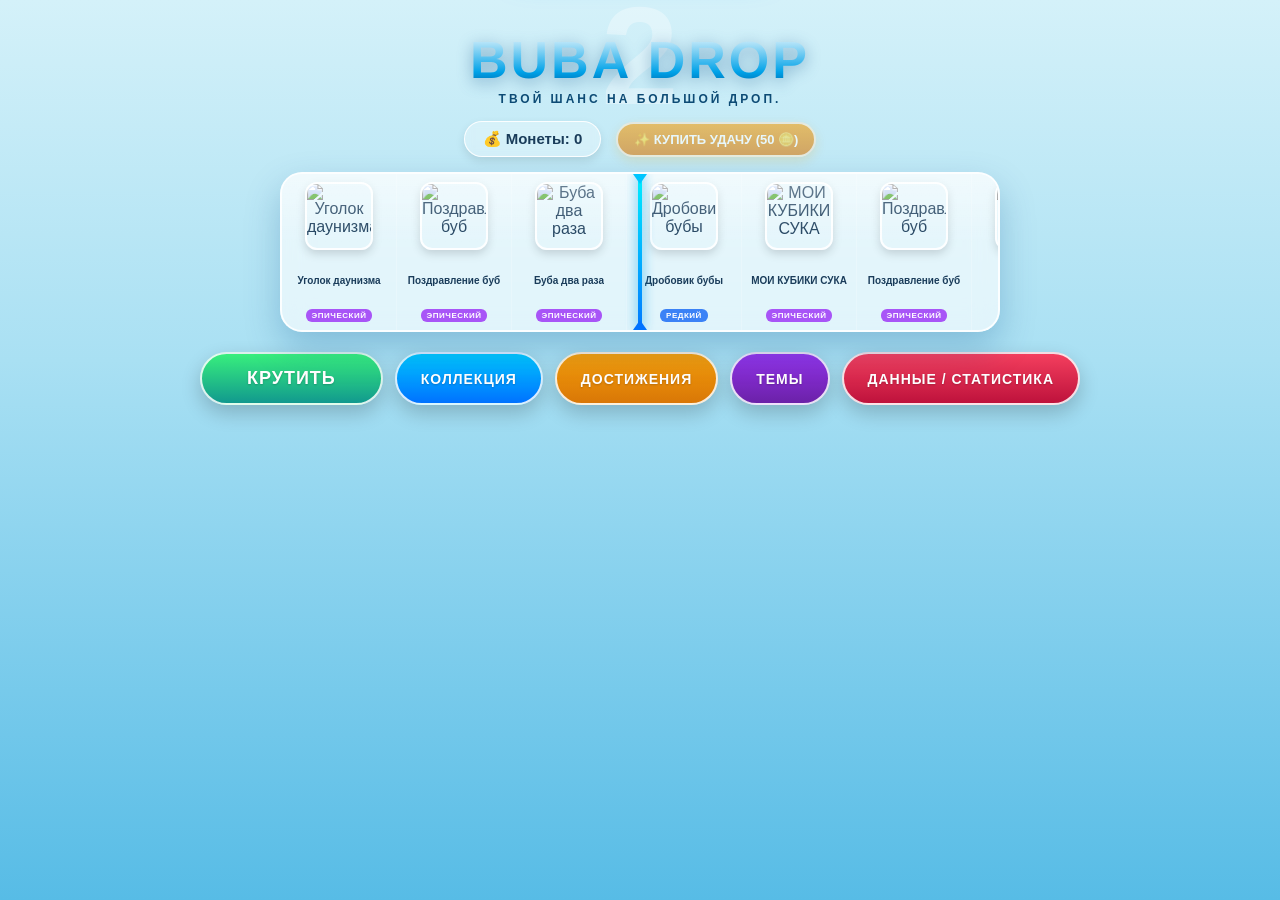
==== index.html @ db1a704e "Add files via upload" ====
<!DOCTYPE html>
<html lang="ru">
<head>
    <meta charset="UTF-8">
    <title>BUBA DROP 2</title>
    <style>
        * {
            box-sizing: border-box;
            margin: 0;
            padding: 0;
            font-family: 'Segoe UI', Arial, sans-serif;
        }

        :root {
            --bg-grad: linear-gradient(180deg, #d4f1f9 0%, #a9e0f3 40%, #57bce6 100%);
            --text-col: #1a3c5a;
            --p-col: #0d4b75;
            --win-bg: rgba(255, 255, 255, 0.5);
            --win-border: rgba(255, 255, 255, 0.9);
            --card-bg: rgba(255, 255, 255, 0.25);
            --btn1-grad: linear-gradient(180deg, #38ef7d 0%, #11998e 100%);
            --btn2-grad: linear-gradient(180deg, #00c6ff 0%, #0072ff 100%);
            --btn3-grad: linear-gradient(180deg, #9333ea 0%, #6b21a8 100%);
            --btn4-grad: linear-gradient(180deg, #f59e0b 0%, #d97706 100%);
            --btn5-grad: linear-gradient(180deg, #f43f5e 0%, #be123c 100%);
            --modal-bg: rgba(255, 255, 255, 0.88);
            --heading-col: #004b7a;
            --shadow: 0 15px 35px rgba(0, 75, 135, 0.25);
        }

        body.theme-cyberpunk {
            --bg-grad: linear-gradient(180deg, #0d0221 0%, #190028 50%, #240046 100%);
            --text-col: #00ffcc;
            --p-col: #ff007f;
            --win-bg: rgba(20, 0, 40, 0.7);
            --win-border: rgba(255, 0, 127, 0.6);
            --card-bg: rgba(40, 0, 80, 0.5);
            --btn1-grad: linear-gradient(180deg, #ff007f 0%, #7928ca 100%);
            --btn2-grad: linear-gradient(180deg, #00ffcc 0%, #0072ff 100%);
            --btn3-grad: linear-gradient(180deg, #d946ef 0%, #9333ea 100%);
            --btn4-grad: linear-gradient(180deg, #f59e0b 0%, #b45309 100%);
            --btn5-grad: linear-gradient(180deg, #f43f5e 0%, #9f1239 100%);
            --modal-bg: rgba(15, 2, 30, 0.92);
            --heading-col: #00ffcc;
            --shadow: 0 0 35px rgba(255, 0, 127, 0.4);
        }

        body.theme-dark {
            --bg-grad: linear-gradient(180deg, #111216 0%, #1a1c23 50%, #0d0e12 100%);
            --text-col: #e0e0e0;
            --p-col: #8a9bb0;
            --win-bg: rgba(26, 28, 35, 0.8);
            --win-border: rgba(255, 255, 255, 0.15);
            --card-bg: rgba(35, 38, 48, 0.6);
            --btn1-grad: linear-gradient(180deg, #232733 0%, #111318 100%);
            --btn2-grad: linear-gradient(180deg, #3b82f6 0%, #1d4ed8 100%);
            --btn3-grad: linear-gradient(180deg, #7c3aed 0%, #4c1d95 100%);
            --btn4-grad: linear-gradient(180deg, #d97706 0%, #92400e 100%);
            --btn5-grad: linear-gradient(180deg, #e11d48 0%, #881337 100%);
            --modal-bg: rgba(18, 20, 26, 0.95);
            --heading-col: #ffffff;
            --shadow: 0 15px 35px rgba(0, 0, 0, 0.6);
        }

        body.theme-gold {
            --bg-grad: linear-gradient(180deg, #1a160d 0%, #2e2410 50%, #110d06 100%);
            --text-col: #ffea79;
            --p-col: #eab308;
            --win-bg: rgba(45, 38, 20, 0.8);
            --win-border: rgba(234, 179, 8, 0.4);
            --card-bg: rgba(60, 50, 25, 0.6);
            --btn1-grad: linear-gradient(180deg, #eab308 0%, #a16207 100%);
            --btn2-grad: linear-gradient(180deg, #ca8a04 0%, #854d0e 100%);
            --btn3-grad: linear-gradient(180deg, #b45309 0%, #78350f 100%);
            --btn4-grad: linear-gradient(180deg, #d97706 0%, #78350f 100%);
            --btn5-grad: linear-gradient(180deg, #dc2626 0%, #991b1b 100%);
            --modal-bg: rgba(30, 25, 12, 0.95);
            --heading-col: #ffea79;
            --shadow: 0 15px 35px rgba(234, 179, 8, 0.25);
        }

        body {
            background: var(--bg-grad);
            color: var(--text-col);
            min-height: 100vh;
            display: flex;
            flex-direction: column;
            align-items: center;
            justify-content: flex-start;
            padding: 20px;
            transition: background 0.4s ease, color 0.4s ease;
        }

        .header {
            text-align: center;
            margin-top: 10px;
            margin-bottom: 15px;
            position: relative;
            display: inline-block;
        }

        .header-bg-number {
            position: absolute;
            top: 45%;
            left: 50%;
            transform: translate(-50%, -55%);
            font-size: 140px;
            font-weight: 900;
            color: rgba(255, 255, 255, 0.35);
            z-index: 0;
            pointer-events: none;
            user-select: none;
        }

        .header h1 {
            font-size: 52px;
            font-weight: 900;
            letter-spacing: 3px;
            background: linear-gradient(180deg, #ffffff 0%, #00a2e8 70%, #005b9e 100%);
            -webkit-background-clip: text;
            -webkit-text-fill-color: transparent;
            filter: drop-shadow(0px 4px 8px rgba(0, 70, 130, 0.4));
            margin-bottom: 2px;
            position: relative;
            z-index: 1;
        }

        .header p {
            color: var(--p-col);
            font-size: 12px;
            letter-spacing: 3px;
            text-transform: uppercase;
            font-weight: 700;
            position: relative;
            z-index: 1;
        }

        /* Верхняя панель экономики и баффа */
        .status-bar {
            display: flex;
            gap: 15px;
            align-items: center;
            margin-bottom: 15px;
            z-index: 10;
        }

        .coins-display {
            font-size: 15px;
            font-weight: 800;
            background: rgba(255, 255, 255, 0.3);
            padding: 8px 18px;
            border-radius: 20px;
            border: 1px solid var(--win-border);
            backdrop-filter: blur(5px);
            box-shadow: 0 4px 10px rgba(0,0,0,0.1);
        }

        .luck-boost-btn {
            background: linear-gradient(180deg, #f59e0b 0%, #d97706 100%);
            color: white;
            border: 2px solid rgba(255, 255, 255, 0.8);
            border-radius: 20px;
            padding: 8px 16px;
            font-size: 13px;
            font-weight: 800;
            cursor: pointer;
            box-shadow: 0 4px 12px rgba(245, 158, 11, 0.3);
            transition: all 0.2s ease;
            text-transform: uppercase;
        }
        .luck-boost-btn:hover:not(:disabled) { transform: translateY(-2px); filter: brightness(1.1); }
        .luck-boost-btn:disabled { opacity: 0.6; cursor: not-allowed; }

        .luck-active-badge {
            font-size: 12px;
            font-weight: 800;
            background: linear-gradient(180deg, #10b981 0%, #059669 100%);
            color: white;
            padding: 8px 16px;
            border-radius: 20px;
            border: 1px solid rgba(255, 255, 255, 0.8);
            box-shadow: 0 0 15px rgba(16, 185, 129, 0.5);
            animation: pulse 1.5s infinite alternate;
        }
        @keyframes pulse { 0% { transform: scale(1); } 100% { transform: scale(1.05); } }

        .case-window {
            position: relative;
            width: 720px;
            height: 160px;
            margin-bottom: 20px;
            overflow: hidden;
            background: var(--win-bg);
            border: 2px solid var(--win-border);
            border-radius: 22px;
            box-shadow: var(--shadow);
            backdrop-filter: blur(14px);
        }

        .case-window::before {
            content: '';
            position: absolute;
            top: 0; left: 0; right: 0; height: 45%;
            background: linear-gradient(180deg, rgba(255, 255, 255, 0.4) 0%, rgba(255, 255, 255, 0) 100%);
            pointer-events: none;
            z-index: 12;
        }

        .pointer {
            position: absolute;
            top: 0; left: 50%;
            transform: translateX(-50%);
            width: 4px; height: 100%;
            background: linear-gradient(180deg, #00f0ff, #0077ff);
            z-index: 15;
            box-shadow: 0 0 12px rgba(0, 162, 232, 0.9);
        }

        .pointer::before, .pointer::after {
            content: '';
            position: absolute;
            left: 50%;
            transform: translateX(-50%);
            border-left: 7px solid transparent;
            border-right: 7px solid transparent;
        }

        .pointer::before { top: 0; border-top: 10px solid #00c6ff; }
        .pointer::after { bottom: 0; border-bottom: 10px solid #0072ff; }

        .strip {
            display: flex;
            position: absolute;
            left: 0; top: 0;
            height: 100%;
            transition: left 4s cubic-bezier(0.08, 0.82, 0.17, 1);
        }

        .card {
            min-width: 115px;
            height: 160px;
            background: var(--card-bg);
            border-right: 1px solid rgba(255, 255, 255, 0.2);
            display: flex;
            flex-direction: column;
            align-items: center;
            justify-content: space-between;
            padding: 8px 6px;
            text-align: center;
            border-bottom: 4px solid #8a9bb0;
        }

        .card img {
            width: 68px; height: 68px;
            object-fit: cover;
            border-radius: 12px;
            border: 2px solid rgba(255, 255, 255, 0.9);
            box-shadow: 0 4px 10px rgba(0, 0, 0, 0.15);
        }

        .card span.card-name {
            font-size: 10px;
            margin-top: 2px;
            color: var(--text-col);
            font-weight: 700;
            max-height: 38px;
            overflow: hidden;
            display: -webkit-box;
            -webkit-line-clamp: 2;
            -webkit-box-orient: vertical;
        }

        .rarity-common { border-bottom-color: #8a9bb0; }
        .rarity-rare { border-bottom-color: #3b82f6; }
        .rarity-epic { border-bottom-color: #a855f7; }
        .rarity-legendary { border-bottom-color: #eab308; }
        .rarity-mythic { border-bottom-color: #ef4444; }
        .rarity-secret { border-bottom-color: #00ffcc; animation: rainbow 2s infinite linear; }
        @keyframes rainbow { 0% { border-color: #ff0000; } 50% { border-color: #00ffcc; } 100% { border-color: #ff0000; } }

        .rarity-tag {
            font-size: 8px;
            font-weight: 800;
            padding: 2px 6px;
            border-radius: 6px;
            text-transform: uppercase;
            color: #fff;
            letter-spacing: 0.5px;
        }
        .tag-common { background: #8a9bb0; }
        .tag-rare { background: #3b82f6; }
        .tag-epic { background: #a855f7; }
        .tag-legendary { background: #eab308; }
        .tag-mythic { background: #ef4444; }
        .tag-secret { background: #00ffcc; color: #000; }

        .controls {
            display: flex;
            gap: 12px;
            margin-bottom: 25px;
            flex-wrap: wrap;
            justify-content: center;
        }

        .btn {
            padding: 12px 24px;
            font-size: 14px;
            font-weight: 800;
            text-transform: uppercase;
            letter-spacing: 1px;
            color: white;
            border: 2px solid rgba(255, 255, 255, 0.85);
            border-radius: 30px;
            cursor: pointer;
            box-shadow: 0 8px 20px rgba(0, 0, 0, 0.2);
            text-shadow: 0 1px 2px rgba(0, 0, 0, 0.2);
            transition: all 0.2s ease;
        }

        .spin-btn { background: var(--btn1-grad); font-size: 18px; padding: 14px 45px; }
        .collection-btn { background: var(--btn2-grad); }
        .achievements-btn { background: var(--btn4-grad); }
        .theme-btn { background: var(--btn3-grad); }
        .data-btn { background: var(--btn5-grad); }

        .btn:hover:not(:disabled) { transform: translateY(-2px); filter: brightness(1.1); }
        .btn:disabled {
            background: #a0c4d0;
            border-color: #c2e0ea;
            cursor: not-allowed;
            box-shadow: none;
            color: #e0f2f7;
            filter: none;
        }

        /* Уведомление о достижении */
        #achievement-toast {
            position: fixed;
            top: -100px;
            left: 50%;
            transform: translateX(-50%);
            background: rgba(255, 255, 255, 0.95);
            border: 2px solid #00c6ff;
            box-shadow: 0 10px 30px rgba(0, 150, 255, 0.4);
            backdrop-filter: blur(10px);
            border-radius: 18px;
            padding: 12px 25px;
            display: flex;
            align-items: center;
            gap: 15px;
            z-index: 1000;
            transition: top 0.5s cubic-bezier(0.175, 0.885, 0.32, 1.275);
        }
        #achievement-toast.show { top: 25px; }
        .toast-icon { font-size: 32px; }
        .toast-title { font-size: 10px; color: #0072ff; text-transform: uppercase; font-weight: 800; letter-spacing: 1px; }
        .toast-desc { font-size: 14px; font-weight: 700; color: #1a3c5a; margin-top: 2px; }

        /* Модальные окна */
        .modal {
            display: none;
            position: fixed;
            top: 0; left: 0; width: 100%; height: 100%;
            background: rgba(0, 20, 40, 0.6);
            backdrop-filter: blur(8px);
            z-index: 100;
            justify-content: center;
            align-items: center;
        }

        .modal-content {
            background: var(--modal-bg);
            border: 2px solid var(--win-border);
            width: 850px;
            max-height: 85vh;
            border-radius: 24px;
            padding: 25px;
            display: flex;
            flex-direction: column;
            box-shadow: 0 20px 40px rgba(0, 0, 0, 0.4);
        }

        .modal-header {
            display: flex;
            justify-content: space-between;
            align-items: center;
            margin-bottom: 15px;
        }

        .modal-header h2 {
            color: var(--heading-col);
            font-size: 24px;
            font-weight: 900;
            text-transform: uppercase;
        }

        .close-btn {
            background: #ff4757;
            color: white;
            border: none;
            width: 36px; height: 36px;
            border-radius: 50%;
            font-size: 18px;
            font-weight: bold;
            cursor: pointer;
            box-shadow: 0 4px 10px rgba(255, 71, 87, 0.4);
        }

        .collection-grid, .achievements-grid {
            display: grid;
            grid-template-columns: repeat(4, 1fr);
            gap: 15px;
            overflow-y: auto;
            padding-right: 5px;
        }

        .collection-item {
            background: var(--card-bg);
            border: 2px solid var(--win-border);
            border-radius: 16px;
            padding: 12px 10px;
            display: flex;
            flex-direction: column;
            align-items: center;
            text-align: center;
            height: 180px;
            justify-content: space-between;
        }

        .collection-item.locked {
            background: rgba(100, 100, 100, 0.15);
            border-color: rgba(255, 255, 255, 0.1);
        }

        .collection-item img {
            width: 75px; height: 75px;
            object-fit: cover;
            border-radius: 12px;
            border: 2px solid #fff;
            box-shadow: 0 4px 12px rgba(0,0,0,0.2);
        }

        .lock-icon { font-size: 40px; margin: 15px 0; opacity: 0.5; }

        .collection-item span.item-title {
            font-size: 11px;
            color: var(--text-col);
            font-weight: 700;
            max-height: 35px;
            overflow: hidden;
            display: -webkit-box;
            -webkit-line-clamp: 2;
            -webkit-box-orient: vertical;
        }

        .count-badge { font-size: 14px; font-weight: 900; color: var(--p-col); letter-spacing: 0.5px; }

        .achievement-card {
            background: var(--card-bg);
            border: 2px solid var(--win-border);
            border-radius: 16px;
            padding: 14px 10px;
            display: flex;
            flex-direction: column;
            align-items: center;
            text-align: center;
            justify-content: space-between;
            min-height: 140px;
        }
        .achievement-card.locked { opacity: 0.45; filter: grayscale(1); }
        .ach-icon { font-size: 36px; margin-bottom: 5px; }
        .ach-title { font-size: 12px; font-weight: 800; color: var(--text-col); margin-bottom: 4px; }
        .ach-desc { font-size: 10px; color: var(--p-col); font-weight: 600; line-height: 1.2; }

        .stats { font-weight: 800; color: var(--p-col); margin-bottom: 10px; font-size: 14px; }

        .themes-list { display: flex; flex-direction: column; gap: 12px; }

        .theme-option {
            background: var(--card-bg);
            border: 2px solid var(--win-border);
            border-radius: 16px;
            padding: 16px 20px;
            display: flex;
            justify-content: space-between;
            align-items: center;
            cursor: pointer;
            transition: all 0.2s;
        }
        .theme-option:hover { filter: brightness(1.1); transform: translateX(4px); }
        .theme-option span { font-size: 16px; font-weight: 800; color: var(--text-col); text-transform: uppercase; }

        /* Разделы модалки данных и статистики */
        .data-section { display: flex; flex-direction: column; gap: 12px; overflow-y: auto; padding-right: 5px; }
        
        .stat-block {
            background: var(--card-bg);
            border: 1px solid var(--win-border);
            border-radius: 16px;
            padding: 12px 16px;
        }
        .stat-block h3 {
            font-size: 13px;
            font-weight: 900;
            color: var(--heading-col);
            text-transform: uppercase;
            margin-bottom: 8px;
        }
        .stat-row {
            display: flex;
            justify-content: space-between;
            font-size: 12px;
            font-weight: 700;
            padding: 4px 0;
            border-bottom: 1px dashed rgba(255,255,255,0.2);
        }
        .stat-row:last-child { border-bottom: none; }

        .progress-bar-bg {
            width: 100%;
            height: 16px;
            background: rgba(0,0,0,0.15);
            border-radius: 10px;
            overflow: hidden;
            margin-top: 6px;
            border: 1px solid var(--win-border);
        }
        .progress-bar-fill {
            height: 100%;
            background: linear-gradient(90deg, #38ef7d, #11998e);
            width: 0%;
            transition: width 0.4s ease;
        }

        .data-box { display: flex; flex-direction: column; gap: 6px; }
        .data-box label { font-size: 11px; font-weight: 800; text-transform: uppercase; color: var(--heading-col); }
        .data-input {
            width: 100%;
            padding: 8px 12px;
            border-radius: 10px;
            border: 2px solid var(--win-border);
            background: rgba(255,255,255,0.2);
            color: var(--text-col);
            font-weight: 700;
            font-size: 11px;
        }
        .action-btn {
            padding: 8px;
            font-weight: 800;
            border-radius: 10px;
            border: none;
            cursor: pointer;
            color: white;
            text-transform: uppercase;
            font-size: 11px;
        }
        .btn-blue { background: #0072ff; }
        .btn-red { background: #ff4757; }
    </style>
</head>
<body class="theme-aero">

    <!-- Тост с ачивкой -->
    <div id="achievement-toast">
        <div class="toast-icon" id="toastIcon">🏆</div>
        <div>
            <div class="toast-title">Достижение получено!</div>
            <div class="toast-desc" id="toastDesc">Первый дроп</div>
        </div>
    </div>

    <div class="header">
        <div class="header-bg-number">2</div>
        <h1>BUBA DROP</h1>
        <p>Твой шанс на большой дроп.</p>
    </div>

    <!-- Статус бар с монетами и покупкой удачи -->
    <div class="status-bar">
        <div class="coins-display">💰 Монеты: <span id="coinsCount">0</span></div>
        <button class="luck-boost-btn" id="luckBtn" onclick="buyLuckBoost()">✨ Купить Удачу (50 🪙)</button>
        <div class="luck-active-badge" id="luckBadge" style="display: none;">🔥 Удача активна! (Осталось: <span id="luckSpinsLeft">3</span>)</div>
    </div>

    <div class="case-window">
        <div class="pointer"></div>
        <div class="strip" id="strip"></div>
    </div>

    <div class="controls">
        <button class="btn spin-btn" id="btn" onclick="spin()">КРУТИТЬ</button>
        <button class="btn collection-btn" onclick="openCollection()">Коллекция</button>
        <button class="btn achievements-btn" onclick="openAchievements()">Достижения</button>
        <button class="btn theme-btn" onclick="openThemes()">Темы</button>
        <button class="btn data-btn" onclick="openDataModal()">Данные / Статистика</button>
    </div>

    <!-- Модалка коллекции -->
    <div class="modal" id="collectionModal">
        <div class="modal-content">
            <div class="modal-header">
                <h2>Журнал коллекции</h2>
                <button class="close-btn" onclick="closeModal('collectionModal')">✕</button>
            </div>
            <div class="stats" id="collectionStats">Открыто: 0 / 51</div>
            <div class="collection-grid" id="collectionGrid"></div>
        </div>
    </div>

    <!-- Модалка достижений -->
    <div class="modal" id="achievementsModal">
        <div class="modal-content">
            <div class="modal-header">
                <h2>Достижения</h2>
                <button class="close-btn" onclick="closeModal('achievementsModal')">✕</button>
            </div>
            <div class="stats" id="achievementsStats">Выполнено: 0 / 25</div>
            <div class="achievements-grid" id="achievementsGrid"></div>
        </div>
    </div>

    <!-- Модалка тем -->
    <div class="modal" id="themesModal">
        <div class="modal-content" style="width: 500px;">
            <div class="modal-header">
                <h2>Выбор темы</h2>
                <button class="close-btn" onclick="closeModal('themesModal')">✕</button>
            </div>
            <div class="themes-list">
                <div class="theme-option" onclick="setTheme('theme-aero')">
                    <span>Frutiger Aero (Классика)</span>
                    <span>🌊</span>
                </div>
                <div class="theme-option" onclick="setTheme('theme-cyberpunk')">
                    <span>Неоновый Киберпанк</span>
                    <span>🌆</span>
                </div>
                <div class="theme-option" onclick="setTheme('theme-dark')">
                    <span>Темный Уголек</span>
                    <span>🌑</span>
                </div>
                <div class="theme-option" onclick="setTheme('theme-gold')">
                    <span>Золотая Роскошь</span>
                    <span>👑</span>
                </div>
            </div>
        </div>
    </div>

    <!-- Модалка данных и статистики -->
    <div class="modal" id="dataModal">
        <div class="modal-content" style="width: 600px;">
            <div class="modal-header">
                <h2>Статистика & Сейв</h2>
                <button class="close-btn" onclick="closeModal('dataModal')">✕</button>
            </div>
            <div class="data-section">
                
                <!-- Статистика прохождения -->
                <div class="stat-block">
                    <h3>📊 Общий прогресс игры: <span id="totalPercent">0%</span></h3>
                    <div class="progress-bar-bg">
                        <div class="progress-bar-fill" id="totalProgressBar"></div>
                    </div>
                </div>

                <div class="stat-block">
                    <h3>📈 Подробная статистика</h3>
                    <div class="stat-row"><span>Всего прокруток:</span> <span id="statTotalSpins">0</span></div>
                    <div class="stat-row"><span>Баланс монет:</span> <span id="statCoins">0 🪙</span></div>
                    <div class="stat-row"><span>Собрано предметов:</span> <span id="statCollection">0 / 51</span></div>
                    <div class="stat-row"><span>Выполнено ачивок:</span> <span id="statAchievements">0 / 25</span></div>
                </div>

                <div class="stat-block">
                    <h3>🎲 Выпадения по редкостям</h3>
                    <div class="stat-row"><span>⚪ Обычные:</span> <span id="statCommon">0</span></div>
                    <div class="stat-row"><span>🔵 Редкие:</span> <span id="statRare">0</span></div>
                    <div class="stat-row"><span>🟣 Эпические:</span> <span id="statEpic">0</span></div>
                    <div class="stat-row"><span>🟡 Легендарные:</span> <span id="statLegendary">0</span></div>
                    <div class="stat-row"><span>🔴 Мифические:</span> <span id="statMythic">0</span></div>
                    <div class="stat-row"><span>🌈 Секретные:</span> <span id="statSecret">0</span></div>
                </div>

                <!-- Импорт / Экспорт -->
                <div class="data-box">
                    <label>Код экспорта прогресса:</label>
                    <input type="text" id="exportInput" class="data-input" readonly>
                    <button class="action-btn btn-blue" onclick="copyExportCode()">Скопировать код</button>
                </div>
                <div class="data-box">
                    <label>Импорт кода прогресса:</label>
                    <input type="text" id="importInput" class="data-input" placeholder="Вставьте код сюда...">
                    <button class="action-btn btn-blue" onclick="importProgress()">Загрузить прогресс</button>
                </div>
                
                <button class="action-btn btn-red" onclick="resetProgress()">⚠️ Сбросить весь прогресс</button>
            </div>
        </div>
    </div>

    <script>
        const audioCtx = new (window.AudioContext || window.webkitAudioContext)();

        function playTickSound() {
            if (audioCtx.state === 'suspended') audioCtx.resume();
            const osc = audioCtx.createOscillator();
            const gain = audioCtx.createGain();
            osc.type = 'sine';
            osc.frequency.setValueAtTime(350 + Math.random() * 100, audioCtx.currentTime);
            gain.gain.setValueAtTime(0.08, audioCtx.currentTime);
            gain.gain.exponentialRampToValueAtTime(0.001, audioCtx.currentTime + 0.04);
            osc.connect(gain);
            gain.connect(audioCtx.destination);
            osc.start();
            osc.stop(audioCtx.currentTime + 0.04);
        }

        function playWinSound(rarity) {
            if (audioCtx.state === 'suspended') audioCtx.resume();
            const tones = {
                common: [400, 500],
                rare: [500, 650, 800],
                epic: [600, 750, 900, 1100],
                legendary: [523.25, 659.25, 783.99, 1046.50],
                mythic: [440, 554.37, 659.25, 880, 1108.73],
                secret: [523.25, 587.33, 659.25, 698.46, 783.99, 880, 987.77, 1046.50]
            };
            const selectedTones = tones[rarity] || tones.common;
            selectedTones.forEach((freq, i) => {
                const osc = audioCtx.createOscillator();
                const gain = audioCtx.createGain();
                osc.type = (rarity === 'secret' || rarity === 'mythic') ? 'triangle' : 'sine';
                osc.frequency.setValueAtTime(freq, audioCtx.currentTime + i * 0.08);
                gain.gain.setValueAtTime(0.15, audioCtx.currentTime + i * 0.08);
                gain.gain.exponentialRampToValueAtTime(0.001, audioCtx.currentTime + i * 0.08 + 0.3);
                osc.connect(gain);
                gain.connect(audioCtx.destination);
                osc.start(audioCtx.currentTime + i * 0.08);
                osc.stop(audioCtx.currentTime + i * 0.08 + 0.3);
            });
        }

        const rarityNames = {
            common: 'Обычный',
            rare: 'Редкий',
            epic: 'Эпический',
            legendary: 'Легендарный',
            mythic: 'Мифический',
            secret: 'Секретный'
        };

        // Стандартные веса шансов
        const baseRarityWeights = {
            common: 50,
            rare: 28,
            epic: 13,
            legendary: 6,
            mythic: 2.5,
            secret: 0.5
        };

        // Повышенные веса шансов при покупке УДАЧИ
        const boostedRarityWeights = {
            common: 20,
            rare: 35,
            epic: 25,
            legendary: 12,
            mythic: 6,
            secret: 2
        };

        const items = [
            // Обычные
            { id: 0, name: "Супер пупер зумерские чипсы лава лава мать шалава", file: "Drops/IMG_7617.PNG", rarity: "common" },
            { id: 1, name: "Дохлый генка", file: "Drops/IMG_7632.PNG", rarity: "common" },
            { id: 2, name: "Пиво бубы", file: "Drops/IMG_7652.PNG", rarity: "common" },
            { id: 3, name: "Буба петух", file: "Drops/IMG_7654.PNG", rarity: "common" },
            { id: 4, name: "Привет петя", file: "Drops/IMG_7612.PNG", rarity: "common" },
            { id: 5, name: "Шаурма с мясом из светофора", file: "Drops/IMG_7651.PNG", rarity: "common" },

            // Редкие
            { id: 6, name: "Копьё бубы", file: "Drops/IMG_7621.PNG", rarity: "rare" },
            { id: 7, name: "Дробовик бубы", file: "Drops/IMG_7622.PNG", rarity: "rare" },
            { id: 8, name: "Чёрный буба на плантациях", file: "Drops/IMG_7628.PNG", rarity: "rare" },
            { id: 9, name: "Латте с ягодами жырлы бырлы хырлы хырлы", file: "Drops/IMG_7633.PNG", rarity: "rare" },
            { id: 10, name: "Гладиатор буба", file: "Drops/IMG_7634.PNG", rarity: "rare" },
            { id: 11, name: "Буба в химзащите", file: "Drops/IMG_7655.PNG", rarity: "rare" },
            { id: 12, name: "Папа любит чикен ган", file: "Drops/IMG_7661.PNG", rarity: "rare" },
            { id: 13, name: "Избиение охранниками", file: "Drops/IMG_7664.PNG", rarity: "rare" },
            { id: 14, name: "Буба с перчаткой", file: "Drops/IMG_7615.PNG", rarity: "rare" },
            { id: 15, name: "Буба из фореста", file: "Drops/IMG_7636.PNG", rarity: "rare" },
            { id: 16, name: "ПейДей Бубы", file: "Drops/IMG_7647.PNG", rarity: "rare" },

            // Эпические
            { id: 17, name: "Буба два раза", file: "Drops/IMG_7614.PNG", rarity: "epic" },
            { id: 18, name: "Ryzen, родненький", file: "Drops/IMG_7616.PNG", rarity: "epic" },
            { id: 19, name: "Поздравление буб", file: "Drops/IMG_7625.PNG", rarity: "epic" },
            { id: 20, name: "Компьютер бубы", file: "Drops/IMG_7639.PNG", rarity: "epic" },
            { id: 21, name: "Уголок даунизма", file: "Drops/IMG_7640.PNG", rarity: "epic" },
            { id: 22, name: "Платформа с шариками", file: "Drops/IMG_7643.PNG", rarity: "epic" },
            { id: 23, name: "Духи с запахом бубы", file: "Drops/IMG_7650.PNG", rarity: "epic" },
            { id: 24, name: "ВТБ буба", file: "Drops/IMG_7659.PNG", rarity: "epic" },
            { id: 25, name: "Буба начальник смены", file: "Drops/IMG_7663.PNG", rarity: "epic" },
            { id: 26, name: "МОИ КУБИКИ СУКА", file: "Drops/IMG_7618.PNG", rarity: "epic" },
            { id: 27, name: "Трубка капитана бубы", file: "Drops/IMG_7626.PNG", rarity: "epic" },
            { id: 28, name: "Подлодка \"Бiмба\"", file: "Drops/IMG_7627.PNG", rarity: "epic" },
            { id: 29, name: "Дом бубы", file: "Drops/IMG_7630.PNG", rarity: "epic" },
            { id: 30, name: "Боевой оркестр буб", file: "Drops/IMG_7645.PNG", rarity: "epic" },
            { id: 31, name: "Буба Террорист", file: "Drops/IMG_7653.PNG", rarity: "epic" },

            // Легендарные
            { id: 32, name: "Спермитто Дилдако", file: "Drops/IMG_7613.PNG", rarity: "legendary" },
            { id: 33, name: "Долг за нефть", file: "Drops/IMG_7619.PNG", rarity: "legendary" },
            { id: 34, name: "Кейс с деньгами", file: "Drops/IMG_7624.PNG", rarity: "legendary" },
            { id: 35, name: "Урановая палочка", file: "Drops/IMG_7629.PNG", rarity: "legendary" },
            { id: 36, name: "КулbК1д", file: "Drops/IMG_7635.PNG", rarity: "legendary" },
            { id: 37, name: "Мачета бубы слешера", file: "Drops/IMG_7637.PNG", rarity: "legendary" },
            { id: 38, name: "Почему он круглый", file: "Drops/IMG_7658.PNG", rarity: "legendary" },
            { id: 39, name: "Партия Котости и Бубы", file: "Drops/IMG_7660.PNG", rarity: "legendary" },
            { id: 40, name: "Порветный туз", file: "Drops/IMG_7641.PNG", rarity: "legendary" },
            { id: 41, name: "Кирасасир", file: "Drops/IMG_7646.PNG", rarity: "legendary" },
            { id: 42, name: "БТР и буба", file: "Drops/IMG_7657.PNG", rarity: "legendary" },

            // Мифические
            { id: 43, name: "Инвалидная коляска бубы", file: "Drops/IMG_7620.PNG", rarity: "mythic" },
            { id: 44, name: "Детский стендап", file: "Drops/IMG_7631.PNG", rarity: "mythic" },
            { id: 45, name: "Свити фокс и зайка джуди хопс", file: "Drops/IMG_7644.PNG", rarity: "mythic" },
            { id: 46, name: "я УЖЕ КРАСНЫЙ", file: "Drops/IMG_7656.PNG", rarity: "mythic" },
            { id: 47, name: "\"Льюис\"", file: "Drops/IMG_7642.PNG", rarity: "mythic" },
            { id: 48, name: "Ложка бубы", file: "Drops/IMG_7648.PNG", rarity: "mythic" },
            { id: 49, name: "Прости сыр может спутали меня вы с кем", file: "Drops/IMG_7649.PNG", rarity: "mythic" },

            // Секретные
            { id: 50, name: "тiкi тiкi тiкi", file: "Drops/IMG_7662.PNG", rarity: "secret" }
        ];

        const achievementsList = [
            { id: "spin_1", title: "Первый шаг", desc: "Сделайте вашу самую первую крутку", icon: "🎲" },
            { id: "spin_10", title: "Любитель Буб", desc: "Сделайте 10 круток", icon: "🎰" },
            { id: "spin_50", title: "Крутильщик", desc: "Сделайте 50 круток", icon: "🌀" },
            { id: "spin_100", title: "Зависимый", desc: "Сделайте 100 круток", icon: "🔥" },
            { id: "spin_250", title: "Мастер Рулетки", desc: "Сделайте 250 круток", icon: "💎" },
            { id: "spin_500", title: "Лудоман высшей пробы", desc: "Сделайте 500 круток", icon: "👑" },
            
            { id: "col_1", title: "Начало коллекции", desc: "Откройте свой первый уникальный предмет", icon: "📦" },
            { id: "col_10", title: "Коллекционер-новичок", desc: "Соберите 10 уникальных предметов", icon: "🎒" },
            { id: "col_25", title: "Половина пути", desc: "Соберите 25 уникальных предметов", icon: "🏆" },
            { id: "col_45", title: "Почти всё!", desc: "Соберите 45 уникальных предметов", icon: "⭐" },
            { id: "col_all", title: "Властелин Буб", desc: "Соберите ВСЕ 51 предмет в коллекции!", icon: "🌟" },

            { id: "drop_common", title: "Серость", desc: "Выбейте любой обычный предмет", icon: "⚪" },
            { id: "drop_rare", title: "Уже что-то", desc: "Выбейте редкий предмет", icon: "🔵" },
            { id: "drop_epic", title: "Фиолетовый шум", desc: "Выбейте эпический предмет", icon: "🟣" },
            { id: "drop_legendary", title: "Золотой дождь", desc: "Выбейте легендарный предмет", icon: "🟡" },
            { id: "drop_mythic", title: "Мифический фарт", desc: "Выбейте мифический предмет", icon: "🔴" },
            { id: "drop_secret", title: "ТIКI ТIКI ТIКI!", desc: "Выбейте секретный предмет!", icon: "🌈" },

            { id: "dup_5", title: "Запасливый", desc: "Накопите 5 штук одного предмета", icon: "📊" },
            { id: "dup_10", title: "Завод завален", desc: "Накопите 10 штук одного предмета", icon: "🏭" },
            { id: "dup_25", title: "Оптовик", desc: "Накопите 25 штук одного предмета", icon: "📦" },

            { id: "theme_change", title: "Дизайнер", desc: "Смените тему оформления игры", icon: "🎨" },
            { id: "export_code", title: "Бэкапщик", desc: "Скопируйте код экспорта прогресса", icon: "💾" },
            { id: "perfume", title: "Парфюмер", desc: "Выбейте \"Духи с запахом бубы\"", icon: "🧪" },
            { id: "ryzen", title: "Сборщик ПК", desc: "Выбейте \"Ryzen, родненький\"", icon: "💻" },
            { id: "standup", title: "Юморист", desc: "Выбейте \"Детский стендап\"", icon: "🎤" }
        ];

        let unlockedItems = JSON.parse(localStorage.getItem('buba_collection') || '[]');
        let itemCounts = JSON.parse(localStorage.getItem('buba_counts') || '{}');
        let unlockedAch = JSON.parse(localStorage.getItem('buba_achievements') || '[]');
        let totalSpins = parseInt(localStorage.getItem('buba_total_spins') || '0');
        let coins = parseInt(localStorage.getItem('buba_coins') || '0');
        let luckSpinsLeft = parseInt(localStorage.getItem('buba_luck_spins') || '0');
        let rarityStats = JSON.parse(localStorage.getItem('buba_rarity_stats') || '{"common":0,"rare":0,"epic":0,"legendary":0,"mythic":0,"secret":0}');
        let currentTheme = localStorage.getItem('buba_theme') || 'theme-aero';
        document.body.className = currentTheme;

        const strip = document.getElementById('strip');
        const btn = document.getElementById('btn');
        const totalCards = 50;
        const winningIndex = 35;

        updateUI();

        function updateUI() {
            document.getElementById('coinsCount').innerText = coins;
            localStorage.setItem('buba_coins', coins);

            const luckBtn = document.getElementById('luckBtn');
            const luckBadge = document.getElementById('luckBadge');
            
            if (luckSpinsLeft > 0) {
                luckBtn.style.display = 'none';
                luckBadge.style.display = 'block';
                document.getElementById('luckSpinsLeft').innerText = luckSpinsLeft;
            } else {
                luckBtn.style.display = 'block';
                luckBadge.style.display = 'none';
                luckBtn.disabled = coins < 50;
            }
            localStorage.setItem('buba_luck_spins', luckSpinsLeft);
        }

        function buyLuckBoost() {
            if (coins >= 50 && luckSpinsLeft === 0) {
                coins -= 50;
                luckSpinsLeft = 3;
                updateUI();
                alert('✨ Удача активирована! На следующие 3 прокрутки шансы на редкие вещи значительно повышены!');
            }
        }

        function getWeightedRandomItem() {
            const weights = luckSpinsLeft > 0 ? boostedRarityWeights : baseRarityWeights;
            let totalWeight = 0;
            items.forEach(item => totalWeight += weights[item.rarity]);
            
            let random = Math.random() * totalWeight;
            for (let item of items) {
                const weight = weights[item.rarity];
                if (random < weight) {
                    return item;
                }
                random -= weight;
            }
            return items[0];
        }

        function createStrip() {
            strip.innerHTML = '';
            for (let i = 0; i < totalCards; i++) {
                const item = getWeightedRandomItem();
                let card = document.createElement('div');
                card.className = `card rarity-${item.rarity}`;
                card.dataset.id = item.id;
                
                card.innerHTML = `
                    <img src="${item.file}" alt="${item.name}">
                    <span class="card-name">${item.name}</span>
                    <span class="rarity-tag tag-${item.rarity}">${rarityNames[item.rarity]}</span>
                `;
                strip.appendChild(card);
            }
        }

        createStrip();

        function checkAchievements() {
            function grant(id) {
                if (!unlockedAch.includes(id)) {
                    unlockedAch.push(id);
                    localStorage.setItem('buba_achievements', JSON.stringify(unlockedAch));
                    const ach = achievementsList.find(a => a.id === id);
                    if (ach) showToast(ach);
                }
            }

            if (totalSpins >= 1) grant("spin_1");
            if (totalSpins >= 10) grant("spin_10");
            if (totalSpins >= 50) grant("spin_50");
            if (totalSpins >= 100) grant("spin_100");
            if (totalSpins >= 250) grant("spin_250");
            if (totalSpins >= 500) grant("spin_500");

            const colLen = unlockedItems.length;
            if (colLen >= 1) grant("col_1");
            if (colLen >= 10) grant("col_10");
            if (colLen >= 25) grant("col_25");
            if (colLen >= 45) grant("col_45");
            if (colLen >= 51) grant("col_all");

            Object.values(itemCounts).forEach(cnt => {
                if (cnt >= 5) grant("dup_5");
                if (cnt >= 10) grant("dup_10");
                if (cnt >= 25) grant("dup_25");
            });
        }

        function showToast(ach) {
            const toast = document.getElementById('achievement-toast');
            document.getElementById('toastIcon').innerText = ach.icon;
            document.getElementById('toastDesc').innerText = ach.title + ": " + ach.desc;
            toast.classList.add('show');
            setTimeout(() => toast.classList.remove('show'), 3500);
        }

        function registerItemWin(id) {
            const item = items.find(i => i.id === id);
            if (!unlockedItems.includes(id)) {
                unlockedItems.push(id);
                localStorage.setItem('buba_collection', JSON.stringify(unlockedItems));
            }
            itemCounts[id] = (itemCounts[id] || 0) + 1;
            localStorage.setItem('buba_counts', JSON.stringify(itemCounts));
            
            if (item) {
                playWinSound(item.rarity);
                rarityStats[item.rarity] = (rarityStats[item.rarity] || 0) + 1;
                localStorage.setItem('buba_rarity_stats', JSON.stringify(rarityStats));

                if (item.rarity === "common") unlockSingleAch("drop_common");
                if (item.rarity === "rare") unlockSingleAch("drop_rare");
                if (item.rarity === "epic") unlockSingleAch("drop_epic");
                if (item.rarity === "legendary") unlockSingleAch("drop_legendary");
                if (item.rarity === "mythic") unlockSingleAch("drop_mythic");
                if (item.rarity === "secret") unlockSingleAch("drop_secret");

                if (item.id === 23) unlockSingleAch("perfume");
                if (item.id === 18) unlockSingleAch("ryzen");
                if (item.id === 44) unlockSingleAch("standup");
            }

            checkAchievements();
        }

        function unlockSingleAch(id) {
            if (!unlockedAch.includes(id)) {
                unlockedAch.push(id);
                localStorage.setItem('buba_achievements', JSON.stringify(unlockedAch));
                const ach = achievementsList.find(a => a.id === id);
                if (ach) showToast(ach);
            }
        }

        function spin() {
            btn.disabled = true;
            totalSpins++;
            coins += 1; // +1 монета за спин
            
            if (luckSpinsLeft > 0) {
                luckSpinsLeft--;
            }

            localStorage.setItem('buba_total_spins', totalSpins);
            updateUI();

            strip.style.transition = 'none';
            strip.style.left = '0px';
            createStrip();

            setTimeout(() => {
                const cardWidth = 115;
                const windowWidth = 720;
                
                const targetLeft = -(winningIndex * cardWidth) + (windowWidth / 2) - (cardWidth / 2);
                const randomOffset = (Math.random() - 0.5) * 40;
                
                strip.style.transition = 'left 4s cubic-bezier(0.08, 0.82, 0.17, 1)';
                strip.style.left = (targetLeft + randomOffset) + 'px';

                let tickInterval = setInterval(() => {
                    playTickSound();
                }, 120);

                setTimeout(() => clearInterval(tickInterval), 3200);

                setTimeout(() => {
                    const winningCardElement = strip.children[winningIndex];
                    if (winningCardElement) {
                        const wonId = parseInt(winningCardElement.dataset.id);
                        registerItemWin(wonId);
                    }
                    btn.disabled = false;
                }, 4000);
            }, 50);
        }

        function openCollection() {
            const grid = document.getElementById('collectionGrid');
            const stats = document.getElementById('collectionStats');
            grid.innerHTML = '';

            stats.innerText = `Открыто: ${unlockedItems.length} / ${items.length}`;

            items.forEach(item => {
                const isUnlocked = unlockedItems.includes(item.id);
                const count = itemCounts[item.id] || 0;
                const div = document.createElement('div');
                div.className = `collection-item ${isUnlocked ? '' : 'locked'}`;

                if (isUnlocked) {
                    div.innerHTML = `
                        <img src="${item.file}" alt="${item.name}">
                        <span class="rarity-tag tag-${item.rarity}">${rarityNames[item.rarity]}</span>
                        <span class="item-title">${item.name}</span>
                        <div class="count-badge">x${count}</div>
                    `;
                } else {
                    div.innerHTML = `
                        <div class="lock-icon">🔒</div>
                        <span class="rarity-tag tag-${item.rarity}">${rarityNames[item.rarity]}</span>
                        <span class="item-title">Закрыто</span>
                        <div class="count-badge" style="opacity:0.2;">x0</div>
                    `;
                }
                grid.appendChild(div);
            });

            document.getElementById('collectionModal').style.display = 'flex';
        }

        function openAchievements() {
            const grid = document.getElementById('achievementsGrid');
            const stats = document.getElementById('achievementsStats');
            grid.innerHTML = '';

            stats.innerText = `Выполнено: ${unlockedAch.length} / ${achievementsList.length}`;

            achievementsList.forEach(ach => {
                const isDone = unlockedAch.includes(ach.id);
                const div = document.createElement('div');
                div.className = `achievement-card ${isDone ? '' : 'locked'}`;

                div.innerHTML = `
                    <div class="ach-icon">${ach.icon}</div>
                    <div>
                        <div class="ach-title">${ach.title}</div>
                        <div class="ach-desc">${ach.desc}</div>
                    </div>
                `;
                grid.appendChild(div);
            });

            document.getElementById('achievementsModal').style.display = 'flex';
        }

        function openThemes() {
            document.getElementById('themesModal').style.display = 'flex';
        }

        function openDataModal() {
            // Расчет статистики
            const colPercent = (unlockedItems.length / items.length) * 100;
            const achPercent = (unlockedAch.length / achievementsList.length) * 100;
            const totalPercent = Math.round((colPercent + achPercent) / 2);

            document.getElementById('totalPercent').innerText = `${totalPercent}%`;
            document.getElementById('totalProgressBar').style.width = `${totalPercent}%`;

            document.getElementById('statTotalSpins').innerText = totalSpins;
            document.getElementById('statCoins').innerText = `${coins} 🪙`;
            document.getElementById('statCollection').innerText = `${unlockedItems.length} / ${items.length}`;
            document.getElementById('statAchievements').innerText = `${unlockedAch.length} / ${achievementsList.length}`;

            document.getElementById('statCommon').innerText = rarityStats.common || 0;
            document.getElementById('statRare').innerText = rarityStats.rare || 0;
            document.getElementById('statEpic').innerText = rarityStats.epic || 0;
            document.getElementById('statLegendary').innerText = rarityStats.legendary || 0;
            document.getElementById('statMythic').innerText = rarityStats.mythic || 0;
            document.getElementById('statSecret').innerText = rarityStats.secret || 0;

            const saveData = {
                collection: unlockedItems,
                counts: itemCounts,
                achievements: unlockedAch,
                spins: totalSpins,
                coins: coins,
                luckSpins: luckSpinsLeft,
                rarityStats: rarityStats
            };
            document.getElementById('exportInput').value = btoa(JSON.stringify(saveData));
            document.getElementById('dataModal').style.display = 'flex';
        }

        function copyExportCode() {
            const input = document.getElementById('exportInput');
            input.select();
            document.execCommand('copy');
            alert('Код сохранения скопирован в буфер обмена!');
            unlockSingleAch("export_code");
        }

        function importProgress() {
            const code = document.getElementById('importInput').value.trim();
            if (!code) return;
            try {
                const parsed = JSON.parse(atob(code));
                if (parsed.collection && parsed.counts) {
                    unlockedItems = parsed.collection;
                    itemCounts = parsed.counts;
                    unlockedAch = parsed.achievements || [];
                    totalSpins = parsed.spins || 0;
                    coins = parsed.coins || 0;
                    luckSpinsLeft = parsed.luckSpins || 0;
                    rarityStats = parsed.rarityStats || {"common":0,"rare":0,"epic":0,"legendary":0,"mythic":0,"secret":0};

                    localStorage.setItem('buba_collection', JSON.stringify(unlockedItems));
                    localStorage.setItem('buba_counts', JSON.stringify(itemCounts));
                    localStorage.setItem('buba_achievements', JSON.stringify(unlockedAch));
                    localStorage.setItem('buba_total_spins', totalSpins);
                    localStorage.setItem('buba_coins', coins);
                    localStorage.setItem('buba_luck_spins', luckSpinsLeft);
                    localStorage.setItem('buba_rarity_stats', JSON.stringify(rarityStats));

                    updateUI();
                    alert('Прогресс успешно загружен!');
                    closeModal('dataModal');
                } else {
                    alert('Неверный код прогресса!');
                }
            } catch (e) {
                alert('Ошибка при импорте кода!');
            }
        }

        function resetProgress() {
            if (confirm('Вы уверены, что хотите сбросить весь свой прогресс, монеты и достижения?')) {
                unlockedItems = [];
                itemCounts = {};
                unlockedAch = [];
                totalSpins = 0;
                coins = 0;
                luckSpinsLeft = 0;
                rarityStats = {"common":0,"rare":0,"epic":0,"legendary":0,"mythic":0,"secret":0};

                localStorage.removeItem('buba_collection');
                localStorage.removeItem('buba_counts');
                localStorage.removeItem('buba_achievements');
                localStorage.removeItem('buba_total_spins');
                localStorage.removeItem('buba_coins');
                localStorage.removeItem('buba_luck_spins');
                localStorage.removeItem('buba_rarity_stats');

                updateUI();
                alert('Прогресс успешно сброшен!');
                closeModal('dataModal');
            }
        }

        function closeModal(modalId) {
            document.getElementById(modalId).style.display = 'none';
        }

        function setTheme(themeName) {
            currentTheme = themeName;
            document.body.className = themeName;
            localStorage.setItem('buba_theme', themeName);
            closeModal('themesModal');
            unlockSingleAch("theme_change");
        }
    </script>
</body>
</html>
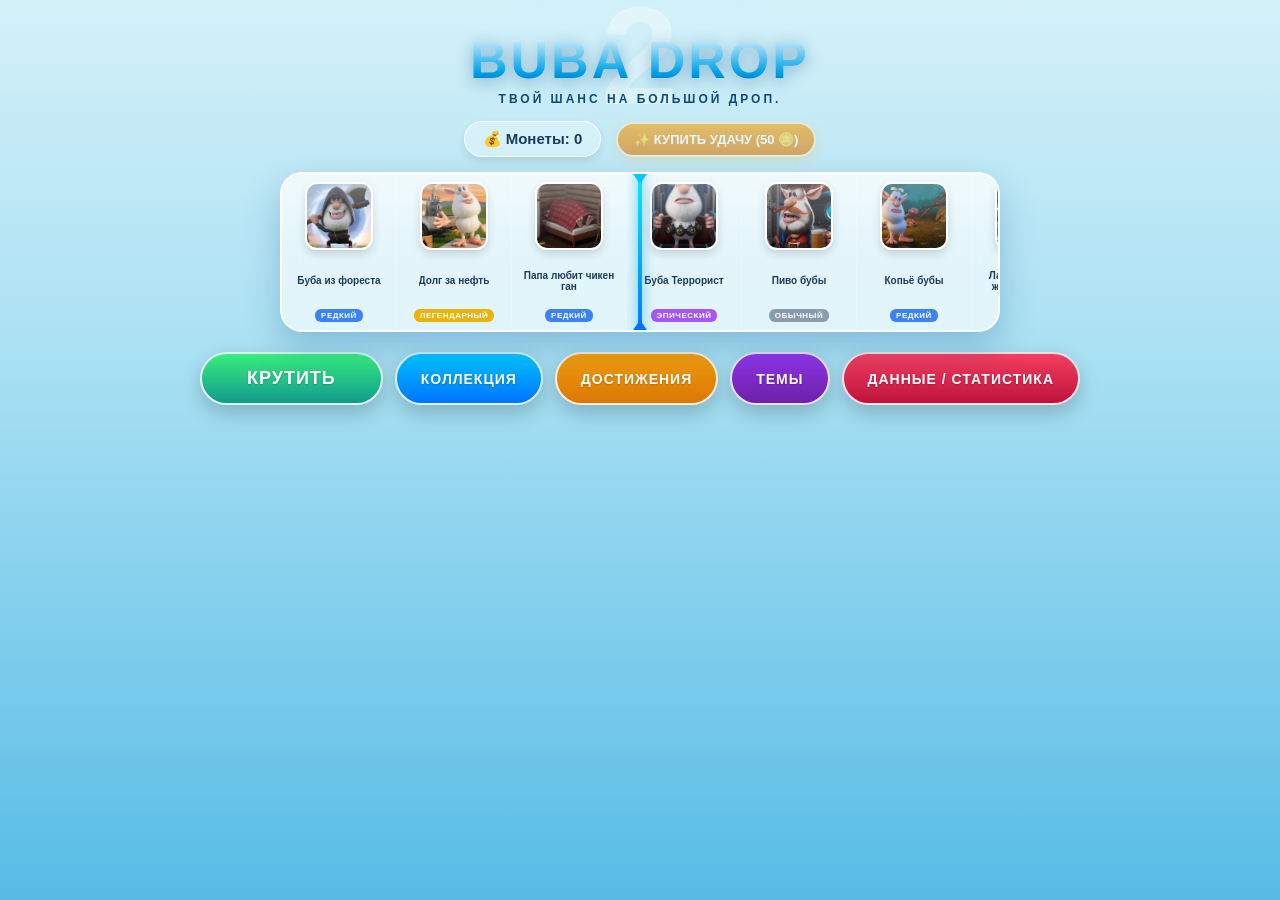
==== commit d1bb639f: "Update index.html" ====
--- a/index.html
+++ b/index.html
@@ -854,7 +854,7 @@
             { id: "drop_epic", title: "Фиолетовый шум", desc: "Выбейте эпический предмет", icon: "🟣" },
             { id: "drop_legendary", title: "Золотой дождь", desc: "Выбейте легендарный предмет", icon: "🟡" },
             { id: "drop_mythic", title: "Мифический фарт", desc: "Выбейте мифический предмет", icon: "🔴" },
-            { id: "drop_secret", title: "ТIКI ТIКI ТIКI!", desc: "Выбейте секретный предмет!", icon: "🌈" },
+            { id: "drop_secret", title: "Секрет очка", desc: "Выбейте секретный предмет!", icon: "🌈" },
 
             { id: "dup_5", title: "Запасливый", desc: "Накопите 5 штук одного предмета", icon: "📊" },
             { id: "dup_10", title: "Завод завален", desc: "Накопите 10 штук одного предмета", icon: "🏭" },
@@ -1242,4 +1242,4 @@
         }
     </script>
 </body>
-</html>+</html>
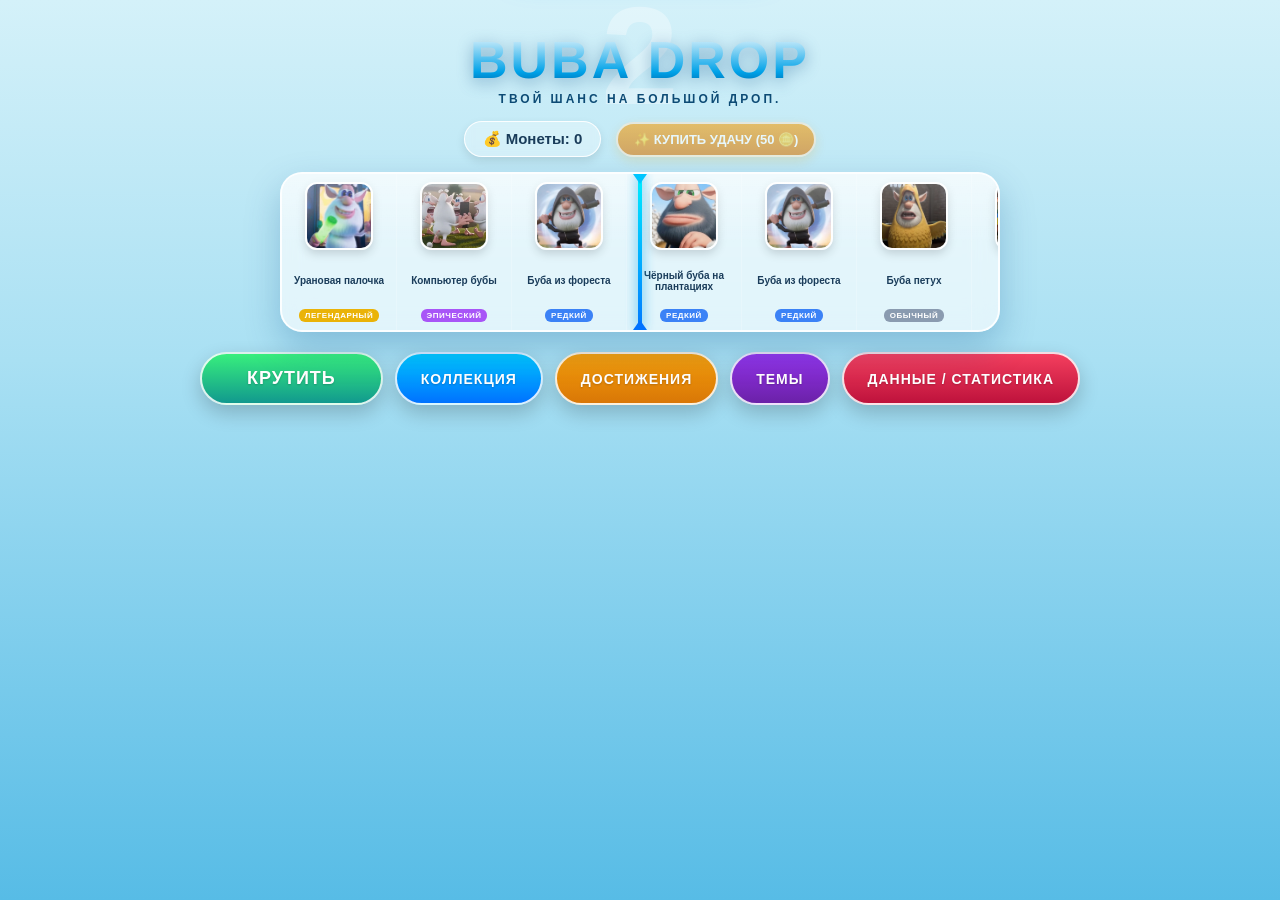
==== commit 5790a0b9: "Add files via upload" ====
--- a/index.html
+++ b/index.html
@@ -556,6 +556,104 @@
         }
         .btn-blue { background: #0072ff; }
         .btn-red { background: #ff4757; }
+/* ========================================================== */
+/* АДАПТИВНОСТЬ ПОД МОБИЛЬНЫЕ УСТРОЙСТВА И ТЕЛЕФОНЫ           */
+/* ========================================================== */
+@media screen and (max-width: 768px) {
+    body {
+        padding: 10px;
+    }
+
+    .header h1 {
+        font-size: 32px;
+        letter-spacing: 1px;
+    }
+
+    .header-bg-number {
+        font-size: 75px;
+    }
+
+    /* Растягиваем рулетку по ширине экрана телефона */
+    .case-window {
+        width: 100% !important;
+        max-width: 100%;
+        height: 140px;
+        border-radius: 16px;
+    }
+
+    .card {
+        min-width: 95px;
+        height: 140px;
+    }
+
+    .card img {
+        width: 55px;
+        height: 55px;
+    }
+
+    /* Панель статуса (монеты и удача) в колонку или компактно */
+    .status-bar {
+        flex-direction: column;
+        gap: 8px;
+        width: 100%;
+    }
+
+    .coins-display, .luck-boost-btn, .luck-active-badge {
+        width: 100%;
+        text-align: center;
+        padding: 8px 12px;
+        font-size: 13px;
+    }
+
+    /* Кнопки меню друг под другом на всю ширину экрана */
+    .controls {
+        flex-direction: column;
+        gap: 8px;
+        width: 100%;
+    }
+
+    .btn {
+        width: 100%;
+        padding: 12px;
+        font-size: 13px;
+        text-align: center;
+    }
+
+    .spin-btn {
+        font-size: 15px;
+        padding: 14px;
+    }
+
+    /* Модальные окна на весь экран смартфона с отступами */
+    .modal {
+        padding: 5px;
+    }
+
+    .modal-content {
+        width: 100% !important;
+        max-width: 100% !important;
+        height: 92vh;
+        max-height: 92vh;
+        padding: 15px 10px;
+        border-radius: 16px;
+    }
+
+    /* Сетка в коллекции и достижениях — по 2 колонки вместо 4 на ПК */
+    .collection-grid, .achievements-grid {
+        grid-template-columns: repeat(2, 1fr) !important;
+        gap: 8px;
+    }
+
+    .collection-item {
+        height: 160px;
+        padding: 8px 6px;
+    }
+
+    .collection-item img {
+        width: 55px;
+        height: 55px;
+    }
+}
     </style>
 </head>
 <body class="theme-aero">
@@ -1242,4 +1340,4 @@
         }
     </script>
 </body>
-</html>
+</html>
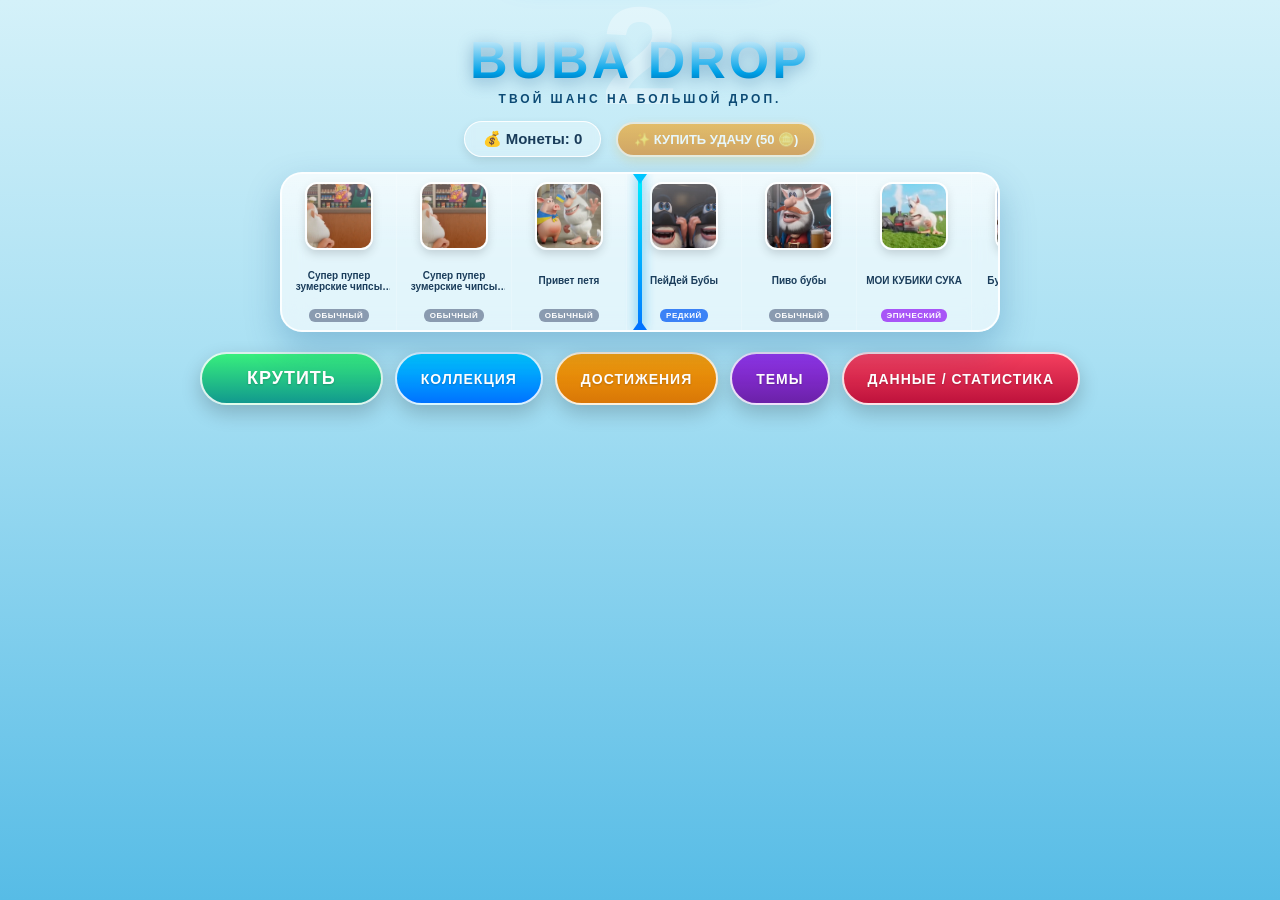
==== commit 185917e2: "Update index.html" ====
--- a/index.html
+++ b/index.html
@@ -557,101 +557,170 @@
         .btn-blue { background: #0072ff; }
         .btn-red { background: #ff4757; }
 /* ========================================================== */
-/* АДАПТИВНОСТЬ ПОД МОБИЛЬНЫЕ УСТРОЙСТВА И ТЕЛЕФОНЫ           */
+/* СУПЕР КОМПАКТНЫЙ РЕЖИМ ДЛЯ ТЕЛЕФОНОВ                     */
 /* ========================================================== */
 @media screen and (max-width: 768px) {
     body {
-        padding: 10px;
+        padding: 4px;
+        justify-content: flex-start;
+        min-height: 100vh;
+        overflow-x: hidden;
+    }
+
+    /* Уменьшаем шапку */
+    .header {
+        margin-top: 2px;
+        margin-bottom: 6px;
     }
 
     .header h1 {
-        font-size: 32px;
+        font-size: 26px;
         letter-spacing: 1px;
+        margin-bottom: 0;
     }
 
     .header-bg-number {
-        font-size: 75px;
-    }
-
-    /* Растягиваем рулетку по ширине экрана телефона */
+        font-size: 55px;
+        top: 50%;
+    }
+
+    .header p {
+        font-size: 9px;
+        letter-spacing: 1px;
+    }
+
+    /* Статус-бар (монеты и удача) в одну строчку */
+    .status-bar {
+        gap: 6px;
+        margin-bottom: 6px;
+    }
+
+    .coins-display, .luck-boost-btn, .luck-active-badge {
+        padding: 4px 10px;
+        font-size: 11px;
+    }
+
+    /* Компактная рулетка */
     .case-window {
         width: 100% !important;
         max-width: 100%;
-        height: 140px;
-        border-radius: 16px;
+        height: 115px;
+        margin-bottom: 8px;
+        border-radius: 12px;
     }
 
     .card {
-        min-width: 95px;
-        height: 140px;
+        min-width: 80px;
+        height: 115px;
+        padding: 4px 2px;
     }
 
     .card img {
-        width: 55px;
-        height: 55px;
-    }
-
-    /* Панель статуса (монеты и удача) в колонку или компактно */
-    .status-bar {
-        flex-direction: column;
-        gap: 8px;
+        width: 45px;
+        height: 45px;
+        border-radius: 6px;
+    }
+
+    .card span.card-name {
+        font-size: 8px;
+        max-height: 26px;
+        line-height: 1;
+    }
+
+    .rarity-tag {
+        font-size: 6px;
+        padding: 1px 4px;
+    }
+
+    /* Кнопки меню в сетку 2х3, чтобы занимали минимум места */
+    .controls {
+        display: grid;
+        grid-template-columns: 1fr 1fr;
+        gap: 6px;
         width: 100%;
-    }
-
-    .coins-display, .luck-boost-btn, .luck-active-badge {
-        width: 100%;
-        text-align: center;
-        padding: 8px 12px;
-        font-size: 13px;
-    }
-
-    /* Кнопки меню друг под другом на всю ширину экрана */
-    .controls {
-        flex-direction: column;
-        gap: 8px;
-        width: 100%;
+        margin-bottom: 5px;
+    }
+
+    .spin-btn {
+        grid-column: span 2; /* Крутить на всю ширину сверху */
+        padding: 10px;
+        font-size: 14px;
     }
 
     .btn {
-        width: 100%;
-        padding: 12px;
-        font-size: 13px;
-        text-align: center;
-    }
-
-    .spin-btn {
-        font-size: 15px;
-        padding: 14px;
-    }
-
-    /* Модальные окна на весь экран смартфона с отступами */
+        padding: 8px 10px;
+        font-size: 11px;
+        border-radius: 14px;
+        letter-spacing: 0.5px;
+    }
+
+    /* Модальные окна на весь экран, но с мелкими отступами */
     .modal {
-        padding: 5px;
+        padding: 2px;
     }
 
     .modal-content {
         width: 100% !important;
         max-width: 100% !important;
-        height: 92vh;
-        max-height: 92vh;
-        padding: 15px 10px;
-        border-radius: 16px;
-    }
-
-    /* Сетка в коллекции и достижениях — по 2 колонки вместо 4 на ПК */
+        height: 96vh;
+        max-height: 96vh;
+        padding: 10px 6px;
+        border-radius: 12px;
+    }
+
+    .modal-header {
+        margin-bottom: 6px;
+    }
+
+    .modal-header h2 {
+        font-size: 16px;
+    }
+
+    .close-btn {
+        width: 26px;
+        height: 26px;
+        font-size: 12px;
+    }
+
+    /* Сетка предметов и ачивок — по 3 штуки в ряд на телефоне */
     .collection-grid, .achievements-grid {
-        grid-template-columns: repeat(2, 1fr) !important;
-        gap: 8px;
+        grid-template-columns: repeat(3, 1fr) !important;
+        gap: 6px;
     }
 
     .collection-item {
-        height: 160px;
-        padding: 8px 6px;
+        height: 130px;
+        padding: 6px 4px;
+        border-radius: 10px;
     }
 
     .collection-item img {
-        width: 55px;
-        height: 55px;
+        width: 45px;
+        height: 45px;
+    }
+
+    .lock-icon {
+        font-size: 26px;
+        margin: 8px 0;
+    }
+
+    .achievement-card {
+        min-height: 105px;
+        padding: 6px 4px;
+        border-radius: 10px;
+    }
+
+    .ach-icon {
+        font-size: 22px;
+        margin-bottom: 2px;
+    }
+
+    .ach-title {
+        font-size: 10px;
+    }
+
+    .ach-desc {
+        font-size: 8px;
     }
 }
     </style>
@@ -1340,4 +1409,4 @@
         }
     </script>
 </body>
-</html>+</html>
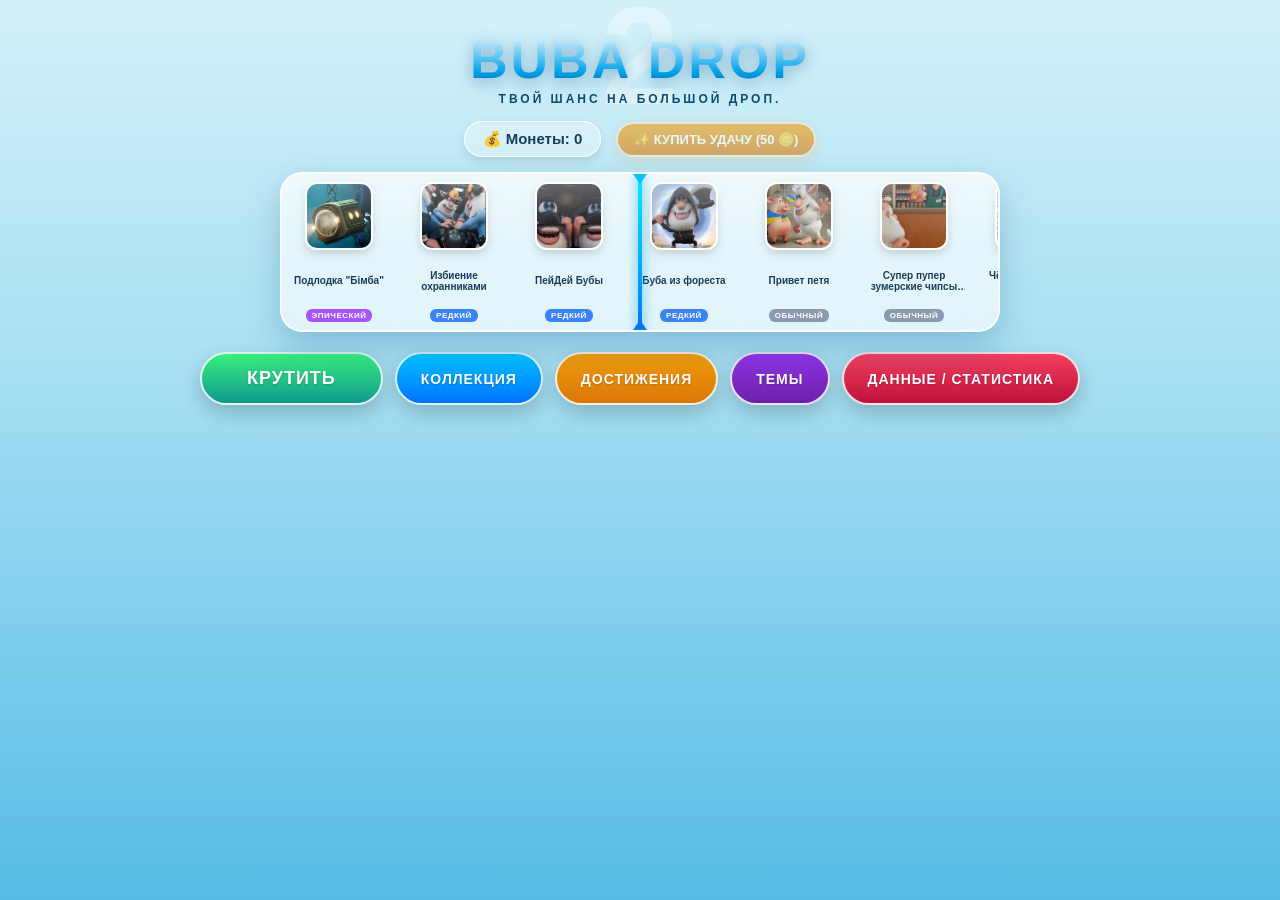
==== commit 3be9e45c: "Add files via upload" ====
--- a/index.html
+++ b/index.html
@@ -1409,4 +1409,4 @@
         }
     </script>
 </body>
-</html>
+</html>
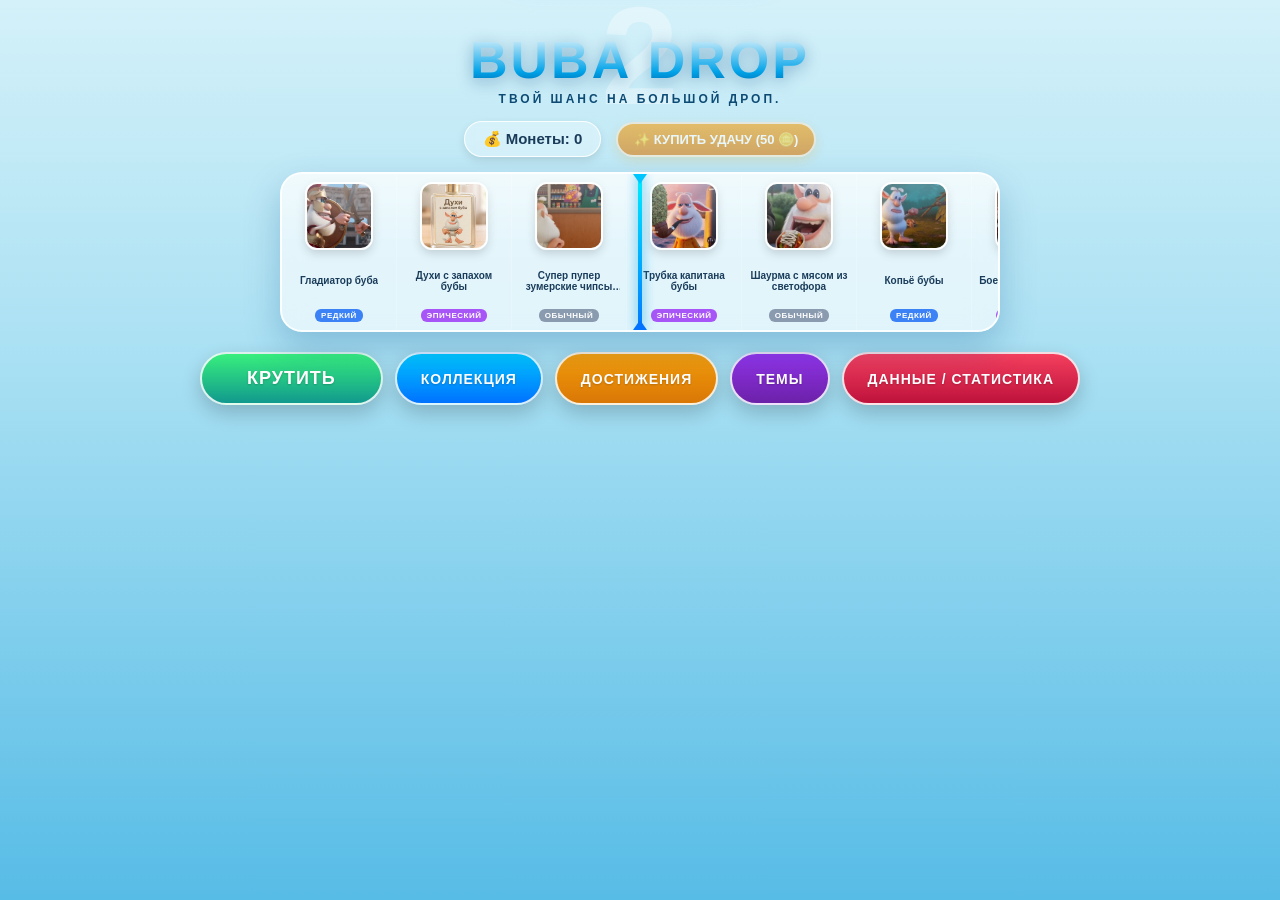
==== commit 6d5e21b1: "Add files via upload" ====
--- a/index.html
+++ b/index.html
@@ -557,170 +557,189 @@
         .btn-blue { background: #0072ff; }
         .btn-red { background: #ff4757; }
 /* ========================================================== */
-/* СУПЕР КОМПАКТНЫЙ РЕЖИМ ДЛЯ ТЕЛЕФОНОВ                     */
+/* УЛЬТРА-КОМПАКТНЫЙ РЕЖИМ ДЛЯ ВСЕХ ТЕЛЕФОНОВ                 */
 /* ========================================================== */
 @media screen and (max-width: 768px) {
     body {
-        padding: 4px;
+        padding: 2px;
         justify-content: flex-start;
-        min-height: 100vh;
-        overflow-x: hidden;
-    }
-
-    /* Уменьшаем шапку */
+        height: 100vh;
+        overflow: hidden; /* Убираем скролл у страницы */
+    }
+
+    /* Микро-шапка */
     .header {
-        margin-top: 2px;
-        margin-bottom: 6px;
+        margin-top: 0;
+        margin-bottom: 2px;
     }
 
     .header h1 {
-        font-size: 26px;
+        font-size: 20px;
         letter-spacing: 1px;
-        margin-bottom: 0;
     }
 
     .header-bg-number {
-        font-size: 55px;
+        font-size: 40px;
         top: 50%;
     }
 
     .header p {
-        font-size: 9px;
-        letter-spacing: 1px;
-    }
-
-    /* Статус-бар (монеты и удача) в одну строчку */
+        display: none; /* Скрываем подпись ради экономии места */
+    }
+
+    /* Монеты и удача в одну мини-строку */
     .status-bar {
-        gap: 6px;
-        margin-bottom: 6px;
+        gap: 4px;
+        margin-bottom: 3px;
     }
 
     .coins-display, .luck-boost-btn, .luck-active-badge {
-        padding: 4px 10px;
-        font-size: 11px;
-    }
-
-    /* Компактная рулетка */
+        padding: 2px 8px;
+        font-size: 10px;
+        border-radius: 12px;
+    }
+
+    /* Ультра-компактная рулетка */
     .case-window {
         width: 100% !important;
         max-width: 100%;
-        height: 115px;
-        margin-bottom: 8px;
-        border-radius: 12px;
+        height: 90px;
+        margin-bottom: 4px;
+        border-radius: 10px;
     }
 
     .card {
-        min-width: 80px;
-        height: 115px;
-        padding: 4px 2px;
+        min-width: 65px;
+        height: 90px;
+        padding: 2px 1px;
     }
 
     .card img {
-        width: 45px;
-        height: 45px;
-        border-radius: 6px;
+        width: 35px;
+        height: 35px;
+        border-radius: 4px;
+        border-width: 1px;
     }
 
     .card span.card-name {
-        font-size: 8px;
-        max-height: 26px;
-        line-height: 1;
+        font-size: 7px;
+        max-height: 20px;
+        line-height: 0.9;
     }
 
     .rarity-tag {
-        font-size: 6px;
-        padding: 1px 4px;
-    }
-
-    /* Кнопки меню в сетку 2х3, чтобы занимали минимум места */
+        font-size: 5px;
+        padding: 1px 3px;
+    }
+
+    /* Кнопки в микро-ряд (все в одну или две плотные линии) */
     .controls {
         display: grid;
-        grid-template-columns: 1fr 1fr;
-        gap: 6px;
+        grid-template-columns: 2fr 1fr 1fr 1fr 1fr;
+        gap: 3px;
         width: 100%;
-        margin-bottom: 5px;
+        margin-bottom: 2px;
     }
 
     .spin-btn {
-        grid-column: span 2; /* Крутить на всю ширину сверху */
-        padding: 10px;
-        font-size: 14px;
+        grid-column: span 1;
+        padding: 6px 4px;
+        font-size: 11px;
+        min-width: unset;
+        border-radius: 10px;
     }
 
     .btn {
-        padding: 8px 10px;
-        font-size: 11px;
-        border-radius: 14px;
-        letter-spacing: 0.5px;
-    }
-
-    /* Модальные окна на весь экран, но с мелкими отступами */
+        padding: 6px 2px;
+        font-size: 8px;
+        border-radius: 10px;
+        letter-spacing: 0;
+        text-align: center;
+        overflow: hidden;
+        text-overflow: ellipsis;
+        white-space: nowrap;
+    }
+
+    /* Модальные окна с прокруткой внутри */
     .modal {
-        padding: 2px;
+        padding: 0;
     }
 
     .modal-content {
         width: 100% !important;
         max-width: 100% !important;
-        height: 96vh;
-        max-height: 96vh;
-        padding: 10px 6px;
-        border-radius: 12px;
+        height: 98vh;
+        max-height: 98vh;
+        padding: 8px 4px;
+        border-radius: 8px;
     }
 
     .modal-header {
-        margin-bottom: 6px;
+        margin-bottom: 4px;
     }
 
     .modal-header h2 {
-        font-size: 16px;
+        font-size: 13px;
     }
 
     .close-btn {
-        width: 26px;
-        height: 26px;
-        font-size: 12px;
-    }
-
-    /* Сетка предметов и ачивок — по 3 штуки в ряд на телефоне */
+        width: 22px;
+        height: 22px;
+        font-size: 10px;
+    }
+
+    /* Сетки в модалках — 4 колонки, чтобы всё помещалось без длинных скроллов */
     .collection-grid, .achievements-grid {
-        grid-template-columns: repeat(3, 1fr) !important;
-        gap: 6px;
+        grid-template-columns: repeat(4, 1fr) !important;
+        gap: 4px;
     }
 
     .collection-item {
-        height: 130px;
-        padding: 6px 4px;
-        border-radius: 10px;
+        height: 110px;
+        padding: 4px 2px;
+        border-radius: 8px;
     }
 
     .collection-item img {
-        width: 45px;
-        height: 45px;
+        width: 35px;
+        height: 35px;
     }
 
     .lock-icon {
-        font-size: 26px;
-        margin: 8px 0;
+        font-size: 20px;
+        margin: 6px 0;
+    }
+
+    .collection-item span.item-title {
+        font-size: 7px;
+        max-height: 20px;
+    }
+
+    .count-badge {
+        font-size: 9px;
     }
 
     .achievement-card {
-        min-height: 105px;
-        padding: 6px 4px;
-        border-radius: 10px;
+        min-height: 90px;
+        padding: 4px 2px;
+        border-radius: 8px;
     }
 
     .ach-icon {
-        font-size: 22px;
-        margin-bottom: 2px;
+        font-size: 18px;
+        margin-bottom: 1px;
     }
 
     .ach-title {
-        font-size: 10px;
+        font-size: 8px;
     }
 
     .ach-desc {
-        font-size: 8px;
+        font-size: 6px;
+        display: -webkit-box;
+        -webkit-line-clamp: 2;
+        -webkit-box-orient: vertical;
+        overflow: hidden;
     }
 }
     </style>
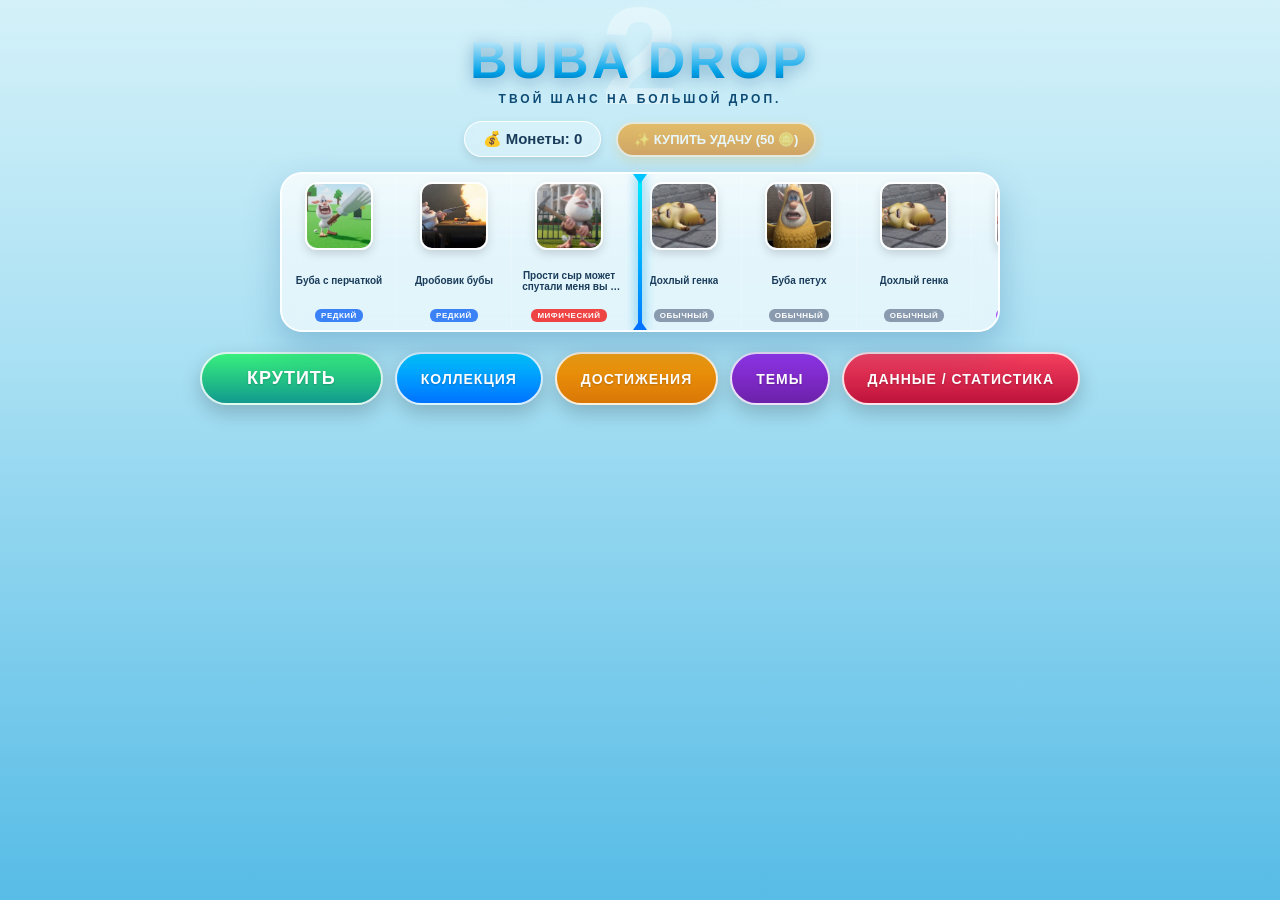
==== commit 6ea4f186: "Add files via upload" ====
--- a/index.html
+++ b/index.html
@@ -557,189 +557,58 @@
         .btn-blue { background: #0072ff; }
         .btn-red { background: #ff4757; }
 /* ========================================================== */
-/* УЛЬТРА-КОМПАКТНЫЙ РЕЖИМ ДЛЯ ВСЕХ ТЕЛЕФОНОВ                 */
+/* УНИВЕРСАЛЬНАЯ АДАПТИВНОСТЬ ПОД ЭКРАНЫ ТЕЛЕФОНОВ            */
 /* ========================================================== */
 @media screen and (max-width: 768px) {
     body {
-        padding: 2px;
-        justify-content: flex-start;
-        height: 100vh;
-        overflow: hidden; /* Убираем скролл у страницы */
+        padding: 6px;
     }
 
-    /* Микро-шапка */
-    .header {
-        margin-top: 0;
-        margin-bottom: 2px;
+    .header h1 {
+        font-size: clamp(26px, 7vw, 36px);
     }
 
-    .header h1 {
-        font-size: 20px;
-        letter-spacing: 1px;
+    .header-bg-number {
+        font-size: 60px;
     }
 
-    .header-bg-number {
-        font-size: 40px;
-        top: 50%;
-    }
-
-    .header p {
-        display: none; /* Скрываем подпись ради экономии места */
-    }
-
-    /* Монеты и удача в одну мини-строку */
-    .status-bar {
-        gap: 4px;
-        margin-bottom: 3px;
-    }
-
-    .coins-display, .luck-boost-btn, .luck-active-badge {
-        padding: 2px 8px;
-        font-size: 10px;
-        border-radius: 12px;
-    }
-
-    /* Ультра-компактная рулетка */
     .case-window {
         width: 100% !important;
         max-width: 100%;
-        height: 90px;
-        margin-bottom: 4px;
-        border-radius: 10px;
+        height: 130px;
     }
 
     .card {
-        min-width: 65px;
-        height: 90px;
-        padding: 2px 1px;
+        min-width: 90px;
+        height: 130px;
     }
 
     .card img {
-        width: 35px;
-        height: 35px;
-        border-radius: 4px;
-        border-width: 1px;
+        width: 50px;
+        height: 50px;
     }
 
-    .card span.card-name {
-        font-size: 7px;
-        max-height: 20px;
-        line-height: 0.9;
+    .controls {
+        flex-direction: column;
+        gap: 8px;
+        width: 100%;
     }
 
-    .rarity-tag {
-        font-size: 5px;
-        padding: 1px 3px;
+    .spin-btn {
+        width: 100%;
+        font-size: 16px;
+        padding: 12px;
     }
 
-    /* Кнопки в микро-ряд (все в одну или две плотные линии) */
-    .controls {
-        display: grid;
-        grid-template-columns: 2fr 1fr 1fr 1fr 1fr;
-        gap: 3px;
-        width: 100%;
-        margin-bottom: 2px;
+    .modal-content {
+        width: 95% !important;
+        max-height: 88vh;
+        padding: 15px 10px;
     }
 
-    .spin-btn {
-        grid-column: span 1;
-        padding: 6px 4px;
-        font-size: 11px;
-        min-width: unset;
-        border-radius: 10px;
-    }
-
-    .btn {
-        padding: 6px 2px;
-        font-size: 8px;
-        border-radius: 10px;
-        letter-spacing: 0;
-        text-align: center;
-        overflow: hidden;
-        text-overflow: ellipsis;
-        white-space: nowrap;
-    }
-
-    /* Модальные окна с прокруткой внутри */
-    .modal {
-        padding: 0;
-    }
-
-    .modal-content {
-        width: 100% !important;
-        max-width: 100% !important;
-        height: 98vh;
-        max-height: 98vh;
-        padding: 8px 4px;
-        border-radius: 8px;
-    }
-
-    .modal-header {
-        margin-bottom: 4px;
-    }
-
-    .modal-header h2 {
-        font-size: 13px;
-    }
-
-    .close-btn {
-        width: 22px;
-        height: 22px;
-        font-size: 10px;
-    }
-
-    /* Сетки в модалках — 4 колонки, чтобы всё помещалось без длинных скроллов */
     .collection-grid, .achievements-grid {
-        grid-template-columns: repeat(4, 1fr) !important;
-        gap: 4px;
-    }
-
-    .collection-item {
-        height: 110px;
-        padding: 4px 2px;
-        border-radius: 8px;
-    }
-
-    .collection-item img {
-        width: 35px;
-        height: 35px;
-    }
-
-    .lock-icon {
-        font-size: 20px;
-        margin: 6px 0;
-    }
-
-    .collection-item span.item-title {
-        font-size: 7px;
-        max-height: 20px;
-    }
-
-    .count-badge {
-        font-size: 9px;
-    }
-
-    .achievement-card {
-        min-height: 90px;
-        padding: 4px 2px;
-        border-radius: 8px;
-    }
-
-    .ach-icon {
-        font-size: 18px;
-        margin-bottom: 1px;
-    }
-
-    .ach-title {
-        font-size: 8px;
-    }
-
-    .ach-desc {
-        font-size: 6px;
-        display: -webkit-box;
-        -webkit-line-clamp: 2;
-        -webkit-box-orient: vertical;
-        overflow: hidden;
+        grid-template-columns: repeat(2, 1fr) !important;
+        gap: 8px;
     }
 }
     </style>
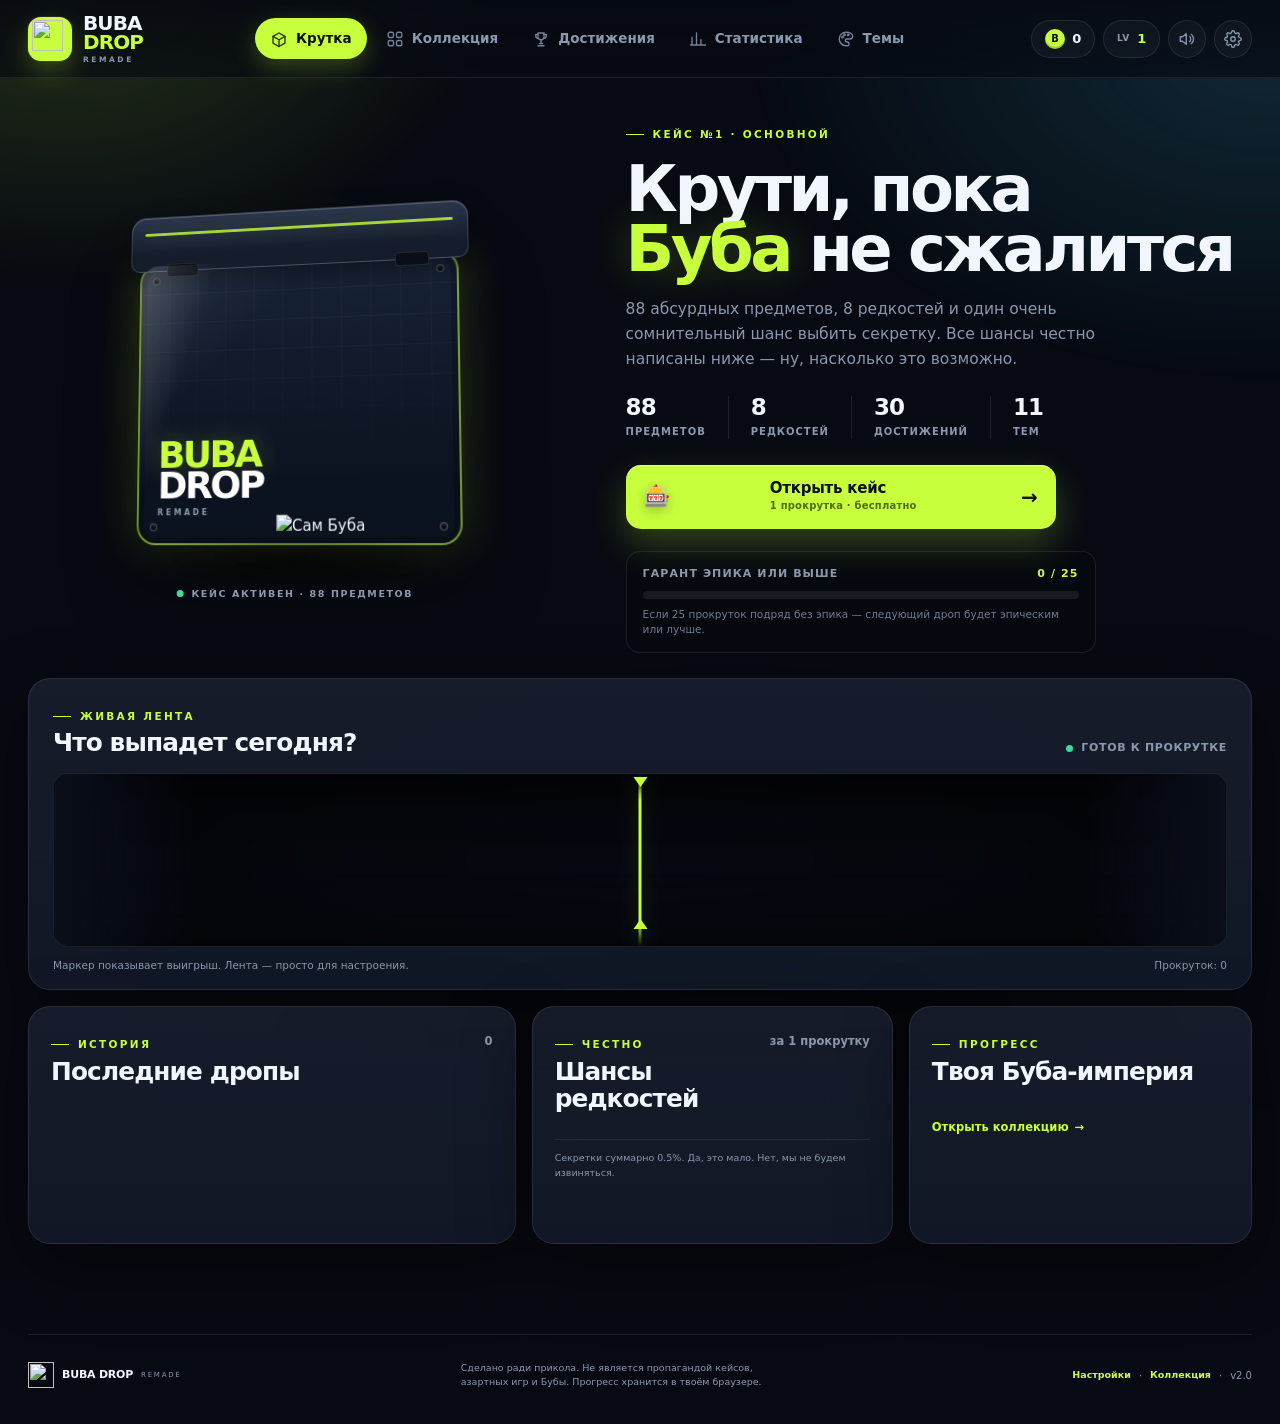
==== commit ef2c2942: "Add files via upload" ====
--- a/index.html
+++ b/index.html
@@ -1,1300 +1,381 @@
 <!DOCTYPE html>
-<html lang="ru">
+<html lang="ru" data-theme="classic">
 <head>
-    <meta charset="UTF-8">
-    <title>BUBA DROP 2</title>
-    <style>
-        * {
-            box-sizing: border-box;
-            margin: 0;
-            padding: 0;
-            font-family: 'Segoe UI', Arial, sans-serif;
-        }
-
-        :root {
-            --bg-grad: linear-gradient(180deg, #d4f1f9 0%, #a9e0f3 40%, #57bce6 100%);
-            --text-col: #1a3c5a;
-            --p-col: #0d4b75;
-            --win-bg: rgba(255, 255, 255, 0.5);
-            --win-border: rgba(255, 255, 255, 0.9);
-            --card-bg: rgba(255, 255, 255, 0.25);
-            --btn1-grad: linear-gradient(180deg, #38ef7d 0%, #11998e 100%);
-            --btn2-grad: linear-gradient(180deg, #00c6ff 0%, #0072ff 100%);
-            --btn3-grad: linear-gradient(180deg, #9333ea 0%, #6b21a8 100%);
-            --btn4-grad: linear-gradient(180deg, #f59e0b 0%, #d97706 100%);
-            --btn5-grad: linear-gradient(180deg, #f43f5e 0%, #be123c 100%);
-            --modal-bg: rgba(255, 255, 255, 0.88);
-            --heading-col: #004b7a;
-            --shadow: 0 15px 35px rgba(0, 75, 135, 0.25);
-        }
-
-        body.theme-cyberpunk {
-            --bg-grad: linear-gradient(180deg, #0d0221 0%, #190028 50%, #240046 100%);
-            --text-col: #00ffcc;
-            --p-col: #ff007f;
-            --win-bg: rgba(20, 0, 40, 0.7);
-            --win-border: rgba(255, 0, 127, 0.6);
-            --card-bg: rgba(40, 0, 80, 0.5);
-            --btn1-grad: linear-gradient(180deg, #ff007f 0%, #7928ca 100%);
-            --btn2-grad: linear-gradient(180deg, #00ffcc 0%, #0072ff 100%);
-            --btn3-grad: linear-gradient(180deg, #d946ef 0%, #9333ea 100%);
-            --btn4-grad: linear-gradient(180deg, #f59e0b 0%, #b45309 100%);
-            --btn5-grad: linear-gradient(180deg, #f43f5e 0%, #9f1239 100%);
-            --modal-bg: rgba(15, 2, 30, 0.92);
-            --heading-col: #00ffcc;
-            --shadow: 0 0 35px rgba(255, 0, 127, 0.4);
-        }
-
-        body.theme-dark {
-            --bg-grad: linear-gradient(180deg, #111216 0%, #1a1c23 50%, #0d0e12 100%);
-            --text-col: #e0e0e0;
-            --p-col: #8a9bb0;
-            --win-bg: rgba(26, 28, 35, 0.8);
-            --win-border: rgba(255, 255, 255, 0.15);
-            --card-bg: rgba(35, 38, 48, 0.6);
-            --btn1-grad: linear-gradient(180deg, #232733 0%, #111318 100%);
-            --btn2-grad: linear-gradient(180deg, #3b82f6 0%, #1d4ed8 100%);
-            --btn3-grad: linear-gradient(180deg, #7c3aed 0%, #4c1d95 100%);
-            --btn4-grad: linear-gradient(180deg, #d97706 0%, #92400e 100%);
-            --btn5-grad: linear-gradient(180deg, #e11d48 0%, #881337 100%);
-            --modal-bg: rgba(18, 20, 26, 0.95);
-            --heading-col: #ffffff;
-            --shadow: 0 15px 35px rgba(0, 0, 0, 0.6);
-        }
-
-        body.theme-gold {
-            --bg-grad: linear-gradient(180deg, #1a160d 0%, #2e2410 50%, #110d06 100%);
-            --text-col: #ffea79;
-            --p-col: #eab308;
-            --win-bg: rgba(45, 38, 20, 0.8);
-            --win-border: rgba(234, 179, 8, 0.4);
-            --card-bg: rgba(60, 50, 25, 0.6);
-            --btn1-grad: linear-gradient(180deg, #eab308 0%, #a16207 100%);
-            --btn2-grad: linear-gradient(180deg, #ca8a04 0%, #854d0e 100%);
-            --btn3-grad: linear-gradient(180deg, #b45309 0%, #78350f 100%);
-            --btn4-grad: linear-gradient(180deg, #d97706 0%, #78350f 100%);
-            --btn5-grad: linear-gradient(180deg, #dc2626 0%, #991b1b 100%);
-            --modal-bg: rgba(30, 25, 12, 0.95);
-            --heading-col: #ffea79;
-            --shadow: 0 15px 35px rgba(234, 179, 8, 0.25);
-        }
-
-        body {
-            background: var(--bg-grad);
-            color: var(--text-col);
-            min-height: 100vh;
-            display: flex;
-            flex-direction: column;
-            align-items: center;
-            justify-content: flex-start;
-            padding: 20px;
-            transition: background 0.4s ease, color 0.4s ease;
-        }
-
-        .header {
-            text-align: center;
-            margin-top: 10px;
-            margin-bottom: 15px;
-            position: relative;
-            display: inline-block;
-        }
-
-        .header-bg-number {
-            position: absolute;
-            top: 45%;
-            left: 50%;
-            transform: translate(-50%, -55%);
-            font-size: 140px;
-            font-weight: 900;
-            color: rgba(255, 255, 255, 0.35);
-            z-index: 0;
-            pointer-events: none;
-            user-select: none;
-        }
-
-        .header h1 {
-            font-size: 52px;
-            font-weight: 900;
-            letter-spacing: 3px;
-            background: linear-gradient(180deg, #ffffff 0%, #00a2e8 70%, #005b9e 100%);
-            -webkit-background-clip: text;
-            -webkit-text-fill-color: transparent;
-            filter: drop-shadow(0px 4px 8px rgba(0, 70, 130, 0.4));
-            margin-bottom: 2px;
-            position: relative;
-            z-index: 1;
-        }
-
-        .header p {
-            color: var(--p-col);
-            font-size: 12px;
-            letter-spacing: 3px;
-            text-transform: uppercase;
-            font-weight: 700;
-            position: relative;
-            z-index: 1;
-        }
-
-        /* Верхняя панель экономики и баффа */
-        .status-bar {
-            display: flex;
-            gap: 15px;
-            align-items: center;
-            margin-bottom: 15px;
-            z-index: 10;
-        }
-
-        .coins-display {
-            font-size: 15px;
-            font-weight: 800;
-            background: rgba(255, 255, 255, 0.3);
-            padding: 8px 18px;
-            border-radius: 20px;
-            border: 1px solid var(--win-border);
-            backdrop-filter: blur(5px);
-            box-shadow: 0 4px 10px rgba(0,0,0,0.1);
-        }
-
-        .luck-boost-btn {
-            background: linear-gradient(180deg, #f59e0b 0%, #d97706 100%);
-            color: white;
-            border: 2px solid rgba(255, 255, 255, 0.8);
-            border-radius: 20px;
-            padding: 8px 16px;
-            font-size: 13px;
-            font-weight: 800;
-            cursor: pointer;
-            box-shadow: 0 4px 12px rgba(245, 158, 11, 0.3);
-            transition: all 0.2s ease;
-            text-transform: uppercase;
-        }
-        .luck-boost-btn:hover:not(:disabled) { transform: translateY(-2px); filter: brightness(1.1); }
-        .luck-boost-btn:disabled { opacity: 0.6; cursor: not-allowed; }
-
-        .luck-active-badge {
-            font-size: 12px;
-            font-weight: 800;
-            background: linear-gradient(180deg, #10b981 0%, #059669 100%);
-            color: white;
-            padding: 8px 16px;
-            border-radius: 20px;
-            border: 1px solid rgba(255, 255, 255, 0.8);
-            box-shadow: 0 0 15px rgba(16, 185, 129, 0.5);
-            animation: pulse 1.5s infinite alternate;
-        }
-        @keyframes pulse { 0% { transform: scale(1); } 100% { transform: scale(1.05); } }
-
-        .case-window {
-            position: relative;
-            width: 720px;
-            height: 160px;
-            margin-bottom: 20px;
-            overflow: hidden;
-            background: var(--win-bg);
-            border: 2px solid var(--win-border);
-            border-radius: 22px;
-            box-shadow: var(--shadow);
-            backdrop-filter: blur(14px);
-        }
-
-        .case-window::before {
-            content: '';
-            position: absolute;
-            top: 0; left: 0; right: 0; height: 45%;
-            background: linear-gradient(180deg, rgba(255, 255, 255, 0.4) 0%, rgba(255, 255, 255, 0) 100%);
-            pointer-events: none;
-            z-index: 12;
-        }
-
-        .pointer {
-            position: absolute;
-            top: 0; left: 50%;
-            transform: translateX(-50%);
-            width: 4px; height: 100%;
-            background: linear-gradient(180deg, #00f0ff, #0077ff);
-            z-index: 15;
-            box-shadow: 0 0 12px rgba(0, 162, 232, 0.9);
-        }
-
-        .pointer::before, .pointer::after {
-            content: '';
-            position: absolute;
-            left: 50%;
-            transform: translateX(-50%);
-            border-left: 7px solid transparent;
-            border-right: 7px solid transparent;
-        }
-
-        .pointer::before { top: 0; border-top: 10px solid #00c6ff; }
-        .pointer::after { bottom: 0; border-bottom: 10px solid #0072ff; }
-
-        .strip {
-            display: flex;
-            position: absolute;
-            left: 0; top: 0;
-            height: 100%;
-            transition: left 4s cubic-bezier(0.08, 0.82, 0.17, 1);
-        }
-
-        .card {
-            min-width: 115px;
-            height: 160px;
-            background: var(--card-bg);
-            border-right: 1px solid rgba(255, 255, 255, 0.2);
-            display: flex;
-            flex-direction: column;
-            align-items: center;
-            justify-content: space-between;
-            padding: 8px 6px;
-            text-align: center;
-            border-bottom: 4px solid #8a9bb0;
-        }
-
-        .card img {
-            width: 68px; height: 68px;
-            object-fit: cover;
-            border-radius: 12px;
-            border: 2px solid rgba(255, 255, 255, 0.9);
-            box-shadow: 0 4px 10px rgba(0, 0, 0, 0.15);
-        }
-
-        .card span.card-name {
-            font-size: 10px;
-            margin-top: 2px;
-            color: var(--text-col);
-            font-weight: 700;
-            max-height: 38px;
-            overflow: hidden;
-            display: -webkit-box;
-            -webkit-line-clamp: 2;
-            -webkit-box-orient: vertical;
-        }
-
-        .rarity-common { border-bottom-color: #8a9bb0; }
-        .rarity-rare { border-bottom-color: #3b82f6; }
-        .rarity-epic { border-bottom-color: #a855f7; }
-        .rarity-legendary { border-bottom-color: #eab308; }
-        .rarity-mythic { border-bottom-color: #ef4444; }
-        .rarity-secret { border-bottom-color: #00ffcc; animation: rainbow 2s infinite linear; }
-        @keyframes rainbow { 0% { border-color: #ff0000; } 50% { border-color: #00ffcc; } 100% { border-color: #ff0000; } }
-
-        .rarity-tag {
-            font-size: 8px;
-            font-weight: 800;
-            padding: 2px 6px;
-            border-radius: 6px;
-            text-transform: uppercase;
-            color: #fff;
-            letter-spacing: 0.5px;
-        }
-        .tag-common { background: #8a9bb0; }
-        .tag-rare { background: #3b82f6; }
-        .tag-epic { background: #a855f7; }
-        .tag-legendary { background: #eab308; }
-        .tag-mythic { background: #ef4444; }
-        .tag-secret { background: #00ffcc; color: #000; }
-
-        .controls {
-            display: flex;
-            gap: 12px;
-            margin-bottom: 25px;
-            flex-wrap: wrap;
-            justify-content: center;
-        }
-
-        .btn {
-            padding: 12px 24px;
-            font-size: 14px;
-            font-weight: 800;
-            text-transform: uppercase;
-            letter-spacing: 1px;
-            color: white;
-            border: 2px solid rgba(255, 255, 255, 0.85);
-            border-radius: 30px;
-            cursor: pointer;
-            box-shadow: 0 8px 20px rgba(0, 0, 0, 0.2);
-            text-shadow: 0 1px 2px rgba(0, 0, 0, 0.2);
-            transition: all 0.2s ease;
-        }
-
-        .spin-btn { background: var(--btn1-grad); font-size: 18px; padding: 14px 45px; }
-        .collection-btn { background: var(--btn2-grad); }
-        .achievements-btn { background: var(--btn4-grad); }
-        .theme-btn { background: var(--btn3-grad); }
-        .data-btn { background: var(--btn5-grad); }
-
-        .btn:hover:not(:disabled) { transform: translateY(-2px); filter: brightness(1.1); }
-        .btn:disabled {
-            background: #a0c4d0;
-            border-color: #c2e0ea;
-            cursor: not-allowed;
-            box-shadow: none;
-            color: #e0f2f7;
-            filter: none;
-        }
-
-        /* Уведомление о достижении */
-        #achievement-toast {
-            position: fixed;
-            top: -100px;
-            left: 50%;
-            transform: translateX(-50%);
-            background: rgba(255, 255, 255, 0.95);
-            border: 2px solid #00c6ff;
-            box-shadow: 0 10px 30px rgba(0, 150, 255, 0.4);
-            backdrop-filter: blur(10px);
-            border-radius: 18px;
-            padding: 12px 25px;
-            display: flex;
-            align-items: center;
-            gap: 15px;
-            z-index: 1000;
-            transition: top 0.5s cubic-bezier(0.175, 0.885, 0.32, 1.275);
-        }
-        #achievement-toast.show { top: 25px; }
-        .toast-icon { font-size: 32px; }
-        .toast-title { font-size: 10px; color: #0072ff; text-transform: uppercase; font-weight: 800; letter-spacing: 1px; }
-        .toast-desc { font-size: 14px; font-weight: 700; color: #1a3c5a; margin-top: 2px; }
-
-        /* Модальные окна */
-        .modal {
-            display: none;
-            position: fixed;
-            top: 0; left: 0; width: 100%; height: 100%;
-            background: rgba(0, 20, 40, 0.6);
-            backdrop-filter: blur(8px);
-            z-index: 100;
-            justify-content: center;
-            align-items: center;
-        }
-
-        .modal-content {
-            background: var(--modal-bg);
-            border: 2px solid var(--win-border);
-            width: 850px;
-            max-height: 85vh;
-            border-radius: 24px;
-            padding: 25px;
-            display: flex;
-            flex-direction: column;
-            box-shadow: 0 20px 40px rgba(0, 0, 0, 0.4);
-        }
-
-        .modal-header {
-            display: flex;
-            justify-content: space-between;
-            align-items: center;
-            margin-bottom: 15px;
-        }
-
-        .modal-header h2 {
-            color: var(--heading-col);
-            font-size: 24px;
-            font-weight: 900;
-            text-transform: uppercase;
-        }
-
-        .close-btn {
-            background: #ff4757;
-            color: white;
-            border: none;
-            width: 36px; height: 36px;
-            border-radius: 50%;
-            font-size: 18px;
-            font-weight: bold;
-            cursor: pointer;
-            box-shadow: 0 4px 10px rgba(255, 71, 87, 0.4);
-        }
-
-        .collection-grid, .achievements-grid {
-            display: grid;
-            grid-template-columns: repeat(4, 1fr);
-            gap: 15px;
-            overflow-y: auto;
-            padding-right: 5px;
-        }
-
-        .collection-item {
-            background: var(--card-bg);
-            border: 2px solid var(--win-border);
-            border-radius: 16px;
-            padding: 12px 10px;
-            display: flex;
-            flex-direction: column;
-            align-items: center;
-            text-align: center;
-            height: 180px;
-            justify-content: space-between;
-        }
-
-        .collection-item.locked {
-            background: rgba(100, 100, 100, 0.15);
-            border-color: rgba(255, 255, 255, 0.1);
-        }
-
-        .collection-item img {
-            width: 75px; height: 75px;
-            object-fit: cover;
-            border-radius: 12px;
-            border: 2px solid #fff;
-            box-shadow: 0 4px 12px rgba(0,0,0,0.2);
-        }
-
-        .lock-icon { font-size: 40px; margin: 15px 0; opacity: 0.5; }
-
-        .collection-item span.item-title {
-            font-size: 11px;
-            color: var(--text-col);
-            font-weight: 700;
-            max-height: 35px;
-            overflow: hidden;
-            display: -webkit-box;
-            -webkit-line-clamp: 2;
-            -webkit-box-orient: vertical;
-        }
-
-        .count-badge { font-size: 14px; font-weight: 900; color: var(--p-col); letter-spacing: 0.5px; }
-
-        .achievement-card {
-            background: var(--card-bg);
-            border: 2px solid var(--win-border);
-            border-radius: 16px;
-            padding: 14px 10px;
-            display: flex;
-            flex-direction: column;
-            align-items: center;
-            text-align: center;
-            justify-content: space-between;
-            min-height: 140px;
-        }
-        .achievement-card.locked { opacity: 0.45; filter: grayscale(1); }
-        .ach-icon { font-size: 36px; margin-bottom: 5px; }
-        .ach-title { font-size: 12px; font-weight: 800; color: var(--text-col); margin-bottom: 4px; }
-        .ach-desc { font-size: 10px; color: var(--p-col); font-weight: 600; line-height: 1.2; }
-
-        .stats { font-weight: 800; color: var(--p-col); margin-bottom: 10px; font-size: 14px; }
-
-        .themes-list { display: flex; flex-direction: column; gap: 12px; }
-
-        .theme-option {
-            background: var(--card-bg);
-            border: 2px solid var(--win-border);
-            border-radius: 16px;
-            padding: 16px 20px;
-            display: flex;
-            justify-content: space-between;
-            align-items: center;
-            cursor: pointer;
-            transition: all 0.2s;
-        }
-        .theme-option:hover { filter: brightness(1.1); transform: translateX(4px); }
-        .theme-option span { font-size: 16px; font-weight: 800; color: var(--text-col); text-transform: uppercase; }
-
-        /* Разделы модалки данных и статистики */
-        .data-section { display: flex; flex-direction: column; gap: 12px; overflow-y: auto; padding-right: 5px; }
-        
-        .stat-block {
-            background: var(--card-bg);
-            border: 1px solid var(--win-border);
-            border-radius: 16px;
-            padding: 12px 16px;
-        }
-        .stat-block h3 {
-            font-size: 13px;
-            font-weight: 900;
-            color: var(--heading-col);
-            text-transform: uppercase;
-            margin-bottom: 8px;
-        }
-        .stat-row {
-            display: flex;
-            justify-content: space-between;
-            font-size: 12px;
-            font-weight: 700;
-            padding: 4px 0;
-            border-bottom: 1px dashed rgba(255,255,255,0.2);
-        }
-        .stat-row:last-child { border-bottom: none; }
-
-        .progress-bar-bg {
-            width: 100%;
-            height: 16px;
-            background: rgba(0,0,0,0.15);
-            border-radius: 10px;
-            overflow: hidden;
-            margin-top: 6px;
-            border: 1px solid var(--win-border);
-        }
-        .progress-bar-fill {
-            height: 100%;
-            background: linear-gradient(90deg, #38ef7d, #11998e);
-            width: 0%;
-            transition: width 0.4s ease;
-        }
-
-        .data-box { display: flex; flex-direction: column; gap: 6px; }
-        .data-box label { font-size: 11px; font-weight: 800; text-transform: uppercase; color: var(--heading-col); }
-        .data-input {
-            width: 100%;
-            padding: 8px 12px;
-            border-radius: 10px;
-            border: 2px solid var(--win-border);
-            background: rgba(255,255,255,0.2);
-            color: var(--text-col);
-            font-weight: 700;
-            font-size: 11px;
-        }
-        .action-btn {
-            padding: 8px;
-            font-weight: 800;
-            border-radius: 10px;
-            border: none;
-            cursor: pointer;
-            color: white;
-            text-transform: uppercase;
-            font-size: 11px;
-        }
-        .btn-blue { background: #0072ff; }
-        .btn-red { background: #ff4757; }
-/* ========================================================== */
-/* УНИВЕРСАЛЬНАЯ АДАПТИВНОСТЬ ПОД ЭКРАНЫ ТЕЛЕФОНОВ            */
-/* ========================================================== */
-@media screen and (max-width: 768px) {
-    body {
-        padding: 6px;
-    }
-
-    .header h1 {
-        font-size: clamp(26px, 7vw, 36px);
-    }
-
-    .header-bg-number {
-        font-size: 60px;
-    }
-
-    .case-window {
-        width: 100% !important;
-        max-width: 100%;
-        height: 130px;
-    }
-
-    .card {
-        min-width: 90px;
-        height: 130px;
-    }
-
-    .card img {
-        width: 50px;
-        height: 50px;
-    }
-
-    .controls {
-        flex-direction: column;
-        gap: 8px;
-        width: 100%;
-    }
-
-    .spin-btn {
-        width: 100%;
-        font-size: 16px;
-        padding: 12px;
-    }
-
-    .modal-content {
-        width: 95% !important;
-        max-height: 88vh;
-        padding: 15px 10px;
-    }
-
-    .collection-grid, .achievements-grid {
-        grid-template-columns: repeat(2, 1fr) !important;
-        gap: 8px;
-    }
-}
-    </style>
+  <meta charset="utf-8">
+  <meta name="viewport" content="width=device-width, initial-scale=1, viewport-fit=cover">
+  <meta name="theme-color" content="#070a12">
+  <meta name="mobile-web-app-capable" content="yes">
+  <meta name="apple-mobile-web-app-capable" content="yes">
+  <meta name="apple-mobile-web-app-status-bar-style" content="default">
+  <title>BUBA DROP — крути кейсы, собирай Бубу</title>
+  <meta name="description" content="BUBA DROP: 88 абсурдных предметов, 8 редкостей, рулетка, коллекция, 30 достижений и 11 тем. Крути кейсы и собирай Бубу.">
+  <link rel="icon" href="assets/favicon.png" sizes="64x64">
+  <link rel="apple-touch-icon" href="assets/apple-touch-icon.png">
+  <link rel="manifest" href="manifest.webmanifest">
+  <link rel="stylesheet" href="styles.css?v=7">
 </head>
-<body class="theme-aero">
-
-    <!-- Тост с ачивкой -->
-    <div id="achievement-toast">
-        <div class="toast-icon" id="toastIcon">🏆</div>
-        <div>
-            <div class="toast-title">Достижение получено!</div>
-            <div class="toast-desc" id="toastDesc">Первый дроп</div>
-        </div>
+<body data-theme="classic">
+  <canvas class="fx" id="fx" aria-hidden="true"></canvas>
+  <div class="bg-wash" aria-hidden="true"></div>
+
+  <div class="app">
+    <header class="topbar">
+      <a class="brand" href="#spin" data-nav="spin" aria-label="BUBA DROP — на главную">
+        <span class="brand__mark"><img src="assets/mascot.webp" alt=""></span>
+        <span class="brand__word">BUBA<span>DROP</span><small>REMADE</small></span>
+      </a>
+
+      <nav class="nav" id="main-nav" aria-label="Разделы">
+        <button class="nav__item is-active" data-nav="spin">
+          <svg viewBox="0 0 24 24" aria-hidden="true"><path d="M4 8.5 12 4l8 4.5v9L12 22l-8-4.5v-9Z"/><path d="M4 8.5 12 13l8-4.5M12 13v9"/></svg>
+          <span>Крутка</span>
+        </button>
+        <button class="nav__item" data-nav="collection">
+          <svg viewBox="0 0 24 24" aria-hidden="true"><rect x="3" y="3" width="7" height="7" rx="2"/><rect x="14" y="3" width="7" height="7" rx="2"/><rect x="3" y="14" width="7" height="7" rx="2"/><rect x="14" y="14" width="7" height="7" rx="2"/></svg>
+          <span>Коллекция</span>
+        </button>
+        <button class="nav__item" data-nav="achievements">
+          <svg viewBox="0 0 24 24" aria-hidden="true"><path d="M8 4h8v5a4 4 0 0 1-8 0V4Z"/><path d="M8 6H5v2a3 3 0 0 0 3 3M16 6h3v2a3 3 0 0 1-3 3M12 13v5M8 21h8M10 18h4"/></svg>
+          <span>Достижения</span>
+        </button>
+        <button class="nav__item" data-nav="stats">
+          <svg viewBox="0 0 24 24" aria-hidden="true"><path d="M4 20V10M10 20V4M16 20v-7M22 20H2"/></svg>
+          <span>Статистика</span>
+        </button>
+        <button class="nav__item" data-nav="themes">
+          <svg viewBox="0 0 24 24" aria-hidden="true"><path d="M12 3a9 9 0 1 0 0 18h1.5a2.5 2.5 0 0 0 0-5H13a2 2 0 0 1 0-4h4a4 4 0 0 0 4-4c0-3-4-5-9-5Z"/><circle cx="7.5" cy="9.5" r="1"/><circle cx="10" cy="6.5" r="1"/><circle cx="15" cy="6.5" r="1"/></svg>
+          <span>Темы</span>
+        </button>
+      </nav>
+
+      <div class="hud">
+        <div class="hud__stat" title="Буба-коины">
+          <span class="coin">B</span>
+          <b id="hud-coins">0</b>
+        </div>
+        <div class="hud__stat hud__stat--level" title="Уровень">
+          <span class="lv">LV</span>
+          <b id="hud-level">1</b>
+        </div>
+        <button class="icon-btn" id="sound-btn" title="Звук" aria-label="Переключить звук">
+          <svg class="icon-on" viewBox="0 0 24 24" aria-hidden="true"><path d="M11 5 6 9H3v6h3l5 4V5Z"/><path d="M15.5 8.5a5 5 0 0 1 0 7M18 6a8 8 0 0 1 0 12"/></svg>
+          <svg class="icon-off" viewBox="0 0 24 24" aria-hidden="true"><path d="M11 5 6 9H3v6h3l5 4V5Z"/><path d="m16 9 5 6M21 9l-5 6"/></svg>
+        </button>
+        <button class="icon-btn" id="settings-btn" title="Настройки" aria-label="Настройки">
+          <svg viewBox="0 0 24 24" aria-hidden="true"><circle cx="12" cy="12" r="3"/><path d="M19.4 15a1.7 1.7 0 0 0 .34 1.87l.06.06a2 2 0 1 1-2.83 2.83l-.06-.06a1.7 1.7 0 0 0-1.87-.34 1.7 1.7 0 0 0-1 1.55V21a2 2 0 1 1-4 0v-.09a1.7 1.7 0 0 0-1-1.55 1.7 1.7 0 0 0-1.87.34l-.06.06a2 2 0 1 1-2.83-2.83l.06-.06A1.7 1.7 0 0 0 4.6 15a1.7 1.7 0 0 0-1.55-1H3a2 2 0 1 1 0-4h.09a1.7 1.7 0 0 0 1.55-1 1.7 1.7 0 0 0-.34-1.87l-.06-.06a2 2 0 1 1 2.83-2.83l.06.06A1.7 1.7 0 0 0 9 4.6a1.7 1.7 0 0 0 1-1.55V3a2 2 0 1 1 4 0v.09a1.7 1.7 0 0 0 1 1.55 1.7 1.7 0 0 0 1.87-.34l.06-.06a2 2 0 1 1 2.83 2.83l-.06.06A1.7 1.7 0 0 0 19.4 9v.09a1.7 1.7 0 0 0 1.55 1H21a2 2 0 1 1 0 4h-.09a1.7 1.7 0 0 0-1.51 1Z"/></svg>
+        </button>
+      </div>
+    </header>
+
+    <main class="main">
+      <!-- ================= КРУТКА ================= -->
+      <section class="view is-active" id="view-spin" data-view="spin">
+        <div class="hero">
+          <div class="case-stage">
+            <div class="case-halo"></div>
+            <div class="case" id="case-box">
+              <div class="case__lid">
+                <span class="case__hinge case__hinge--l"></span>
+                <span class="case__hinge case__hinge--r"></span>
+              </div>
+              <div class="case__front">
+                <div class="case__grid"></div>
+                <img class="case__mascot" src="assets/mascot.webp" alt="Сам Буба" draggable="false">
+                <div class="case__label"><b>BUBA</b><span>DROP</span><small>REMADE</small></div>
+                <i class="case__screw case__screw--tl"></i>
+                <i class="case__screw case__screw--tr"></i>
+                <i class="case__screw case__screw--bl"></i>
+                <i class="case__screw case__screw--br"></i>
+                <span class="case__shine"></span>
+              </div>
+              <div class="case__floor"></div>
+            </div>
+            <div class="case-caption"><span class="pulse-dot"></span> КЕЙС АКТИВЕН · 88 ПРЕДМЕТОВ</div>
+          </div>
+
+          <div class="hero__copy">
+            <div class="eyebrow"><span></span> КЕЙС №1 · ОСНОВНОЙ</div>
+            <h1>Крути, пока<br><em>Буба</em> не сжалится</h1>
+            <p class="lead">88 абсурдных предметов, 8 редкостей и один очень сомнительный шанс выбить секретку. Все шансы честно написаны ниже — ну, насколько это возможно.</p>
+
+            <div class="hero__facts">
+              <div><b>88</b><span>предметов</span></div>
+              <div><b>8</b><span>редкостей</span></div>
+              <div><b>30</b><span>достижений</span></div>
+              <div><b>11</b><span>тем</span></div>
+            </div>
+
+            <div class="spin-actions">
+              <button class="btn btn--primary btn--big" id="spin-btn">
+                <span class="btn__icon">🎰</span>
+                <span class="btn__text">Открыть кейс<small>1 прокрутка · бесплатно</small></span>
+                <span class="btn__arrow">→</span>
+              </button>
+            </div>
+
+            <div class="pity">
+              <div class="pity__head">
+                <span>Гарант эпика или выше</span>
+                <b id="pity-label">0 / 25</b>
+              </div>
+              <div class="bar"><i id="pity-bar" style="width:0%"></i></div>
+              <p>Если 25 прокруток подряд без эпика — следующий дроп будет эпическим или лучше.</p>
+            </div>
+          </div>
+        </div>
+
+        <div class="roulette panel">
+          <div class="roulette__head">
+            <div>
+              <div class="eyebrow"><span></span> ЖИВАЯ ЛЕНТА</div>
+              <h2>Что выпадет сегодня?</h2>
+            </div>
+            <div class="roulette__status" id="spin-status"><span class="pulse-dot"></span> Готов к прокрутке</div>
+          </div>
+          <div class="reel" id="reel-viewport">
+            <div class="reel__track" id="reel"></div>
+            <div class="reel__marker" aria-hidden="true"><i></i></div>
+            <div class="reel__edges" aria-hidden="true"></div>
+          </div>
+          <div class="roulette__foot">
+            <span>Маркер показывает выигрыш. Лента — просто для настроения.</span>
+            <span id="spin-count-label">Прокруток: 0</span>
+          </div>
+        </div>
+
+        <div class="dashboard">
+          <section class="panel panel--recent">
+            <div class="panel__head">
+              <div><div class="eyebrow"><span></span> ИСТОРИЯ</div><h2>Последние дропы</h2></div>
+              <span class="panel__hint" id="recent-count">0</span>
+            </div>
+            <div class="recent-list" id="recent-list"></div>
+          </section>
+
+          <section class="panel panel--rates">
+            <div class="panel__head">
+              <div><div class="eyebrow"><span></span> ЧЕСТНО</div><h2>Шансы редкостей</h2></div>
+              <span class="panel__hint">за 1 прокрутку</span>
+            </div>
+            <div class="rates" id="rates-list"></div>
+            <div class="rates__note">Секретки суммарно 0.5%. Да, это мало. Нет, мы не будем извиняться.</div>
+          </section>
+
+          <section class="panel panel--progress">
+            <div class="panel__head">
+              <div><div class="eyebrow"><span></span> ПРОГРЕСС</div><h2>Твоя Буба-империя</h2></div>
+            </div>
+            <div class="progress-tiles" id="progress-tiles"></div>
+            <button class="text-link" data-nav="collection">Открыть коллекцию <span>→</span></button>
+          </section>
+        </div>
+      </section>
+
+      <!-- ================= КОЛЛЕКЦИЯ ================= -->
+      <section class="view" id="view-collection" data-view="collection">
+        <div class="page-head">
+          <div>
+            <div class="eyebrow"><span></span> ТВОЙ СКЛАД</div>
+            <h1>Коллекция</h1>
+            <p>Все 88 предметов: редкость, шанс и количество выбитых копий. Пока предмет не выбит, вместо картинки — карточка-загадка, а подробности открываются только после первого дропа. Бейдж ×N — всего выбито.</p>
+          </div>
+          <div class="completion">
+            <div class="completion__ring" id="collection-ring"><b id="collection-ring-label">0%</b></div>
+            <div class="completion__copy"><b id="collection-count">0 / 88</b><span>собрано</span></div>
+          </div>
+        </div>
+
+        <div class="rarity-progress" id="rarity-progress"></div>
+
+        <div class="toolbar panel">
+          <div class="search">
+            <svg viewBox="0 0 24 24" aria-hidden="true"><circle cx="11" cy="11" r="7"/><path d="m20 20-4-4"/></svg>
+            <input id="collection-search" type="search" placeholder="Найти предмет..." autocomplete="off">
+            <kbd>/</kbd>
+          </div>
+          <div class="filters" id="rarity-filters"></div>
+          <label class="check"><input type="checkbox" id="owned-only"><span></span>Только выбитые</label>
+          <select id="collection-sort" class="select" aria-label="Сортировка">
+            <option value="rarity">Сначала редкие</option>
+            <option value="num">По номеру</option>
+            <option value="name">По названию</option>
+            <option value="count">По количеству</option>
+            <option value="chance">По шансу</option>
+          </select>
+        </div>
+
+        <div class="collection-grid" id="collection-grid"></div>
+        <div class="empty" id="collection-empty" hidden>
+          <span>🕳️</span>
+          <b>Ничего не найдено</b>
+          <p>Попробуй другой запрос или сбрось фильтры.</p>
+        </div>
+      </section>
+
+      <!-- ================= ДОСТИЖЕНИЯ ================= -->
+      <section class="view" id="view-achievements" data-view="achievements">
+        <div class="page-head">
+          <div>
+            <div class="eyebrow"><span></span> СПИСОК ПОДВИГОВ</div>
+            <h1>Достижения</h1>
+            <p>30 ачивок за прокрутки, коллекцию, повторки и странные решения. Каждое даёт опыт, а некоторые открывают темы.</p>
+          </div>
+          <div class="big-fraction"><b id="ach-count">0</b><span>/ 30</span></div>
+        </div>
+
+        <div class="ach-progress panel">
+          <div class="ach-progress__top">
+            <span>Прогресс достижений</span>
+            <b id="ach-percent">0%</b>
+          </div>
+          <div class="bar bar--big"><i id="ach-bar" style="width:0%"></i></div>
+          <div class="ach-progress__bottom">
+            <span id="ach-xp-earned">0 XP получено</span>
+            <span id="ach-themes-earned">0 тем открыто</span>
+          </div>
+        </div>
+
+        <div class="toolbar toolbar--simple">
+          <div class="segmented" id="ach-filters">
+            <button class="is-active" data-ach-filter="all">Все</button>
+            <button data-ach-filter="unlocked">Открытые</button>
+            <button data-ach-filter="locked">Закрытые</button>
+          </div>
+          <span class="toolbar__hint" id="ach-hint">Показано 30 из 30</span>
+        </div>
+
+        <div class="ach-grid" id="achievements-grid"></div>
+      </section>
+
+      <!-- ================= СТАТИСТИКА ================= -->
+      <section class="view" id="view-stats" data-view="stats">
+        <div class="page-head">
+          <div>
+            <div class="eyebrow"><span></span> ЦИФРЫ И БОЛЬ</div>
+            <h1>Статистика</h1>
+            <p>Сколько ты накрутил, что выбил и насколько глубоко ты в этом всем. Всё хранится локально в браузере.</p>
+          </div>
+          <div class="level-card">
+            <div class="level-card__badge" id="stats-level">1</div>
+            <div class="level-card__copy">
+              <b id="stats-rank">Новичок</b>
+              <span id="stats-xp">0 XP</span>
+            </div>
+          </div>
+        </div>
+
+        <div class="stats-grid" id="stats-grid"></div>
+
+        <div class="stats-columns">
+          <section class="panel">
+            <div class="panel__head">
+              <div><div class="eyebrow"><span></span> ПО РЕДКОСТЯМ</div><h2>Что и сколько выпало</h2></div>
+            </div>
+            <div class="stats-rarities" id="stats-rarities"></div>
+          </section>
+          <section class="panel">
+            <div class="panel__head">
+              <div><div class="eyebrow"><span></span> РЕКОРДЫ</div><h2>Личные достижения</h2></div>
+            </div>
+            <div class="records" id="stats-records"></div>
+          </section>
+        </div>
+
+        <section class="panel">
+          <div class="panel__head">
+            <div><div class="eyebrow"><span></span> ХРОНИКА</div><h2>История аккаунта</h2></div>
+          </div>
+          <div class="timeline" id="stats-timeline"></div>
+        </section>
+      </section>
+
+      <!-- ================= ТЕМЫ ================= -->
+      <section class="view" id="view-themes" data-view="themes">
+        <div class="page-head">
+          <div>
+            <div class="eyebrow"><span></span> ВНЕШНИЙ ВИД</div>
+            <h1>Темы</h1>
+            <p>11 оформлений. Одно доступно сразу, остальные открываются за достижения. Тема применяется мгновенно и запоминается.</p>
+          </div>
+          <div class="big-fraction"><b id="theme-count">1</b><span>/ 11</span></div>
+        </div>
+
+        <div class="theme-grid" id="themes-grid"></div>
+
+        <div class="panel theme-note">
+          <b>Как открывать темы?</b>
+          <p>Каждая привязана к конкретному достижению. Нажми на запертую карточку — игра покажет, что нужно сделать. Открытые темы можно менять в любой момент.</p>
+        </div>
+      </section>
+    </main>
+
+    <footer class="footer">
+      <div class="footer__brand"><img src="assets/mascot.webp" alt=""><b>BUBA DROP</b><span>REMADE</span></div>
+      <p>Сделано ради прикола. Не является пропагандой кейсов, азартных игр и Бубы. Прогресс хранится в твоём браузере.</p>
+      <div class="footer__links"><button class="text-link" id="footer-settings">Настройки</button><span>·</span><button class="text-link" data-nav="collection">Коллекция</button><span>·</span><span>v2.0</span></div>
+    </footer>
+  </div>
+
+  <div class="toasts" id="toasts" aria-live="polite"></div>
+  <div class="modal-root" id="modal-root" aria-live="polite"></div>
+
+  <template id="settings-template">
+    <div class="modal modal--settings" role="dialog" aria-modal="true" aria-labelledby="settings-title">
+      <div class="modal__backdrop" data-close></div>
+      <div class="modal__card">
+        <button class="modal__close" data-close aria-label="Закрыть">×</button>
+        <div class="eyebrow"><span></span> НАСТРОЙКИ</div>
+        <h2 id="settings-title">Всё под контролем</h2>
+        <div class="settings-list">
+          <label class="settings-row">
+            <div><b>Звуки</b><span>Щелчки, фанфары и прочий аудио-мусор</span></div>
+            <input type="checkbox" id="setting-sound" class="switch-input">
+            <span class="switch-ui"></span>
+          </label>
+          <label class="settings-row">
+            <div><b>Частицы и конфетти</b><span>Красиво, но грузит слабые устройства</span></div>
+            <input type="checkbox" id="setting-particles" class="switch-input">
+            <span class="switch-ui"></span>
+          </label>
+          <label class="settings-row">
+            <div><b>Меньше движения</b><span>Отключает тряску и часть анимаций</span></div>
+            <input type="checkbox" id="setting-motion" class="switch-input">
+            <span class="switch-ui"></span>
+          </label>
+        </div>
+
+        <div class="settings-sub">
+          <h3>Сохранение</h3>
+          <p>Прогресс лежит в localStorage. Перед сбросом лучше сделать экспорт — файл можно импортировать на другом устройстве.</p>
+          <div class="settings-actions">
+            <button class="btn btn--ghost btn--sm" id="export-btn">Экспорт</button>
+            <button class="btn btn--ghost btn--sm" id="import-btn">Импорт</button>
+            <input type="file" id="import-file" accept="application/json,.json" hidden>
+            <button class="btn btn--danger btn--sm" id="reset-btn">Сбросить всё</button>
+          </div>
+          <div class="save-note" id="save-note"></div>
+        </div>
+
+        <div class="settings-sub">
+          <h3>Горячие клавиши</h3>
+          <div class="hotkeys">
+            <span><kbd>Space</kbd> крутить</span>
+            <span><kbd>1</kbd>–<kbd>5</kbd> разделы</span>
+            <span><kbd>/</kbd> поиск в коллекции</span>
+            <span><kbd>Esc</kbd> закрыть</span>
+          </div>
+        </div>
+      </div>
     </div>
-
-    <div class="header">
-        <div class="header-bg-number">2</div>
-        <h1>BUBA DROP</h1>
-        <p>Твой шанс на большой дроп.</p>
-    </div>
-
-    <!-- Статус бар с монетами и покупкой удачи -->
-    <div class="status-bar">
-        <div class="coins-display">💰 Монеты: <span id="coinsCount">0</span></div>
-        <button class="luck-boost-btn" id="luckBtn" onclick="buyLuckBoost()">✨ Купить Удачу (50 🪙)</button>
-        <div class="luck-active-badge" id="luckBadge" style="display: none;">🔥 Удача активна! (Осталось: <span id="luckSpinsLeft">3</span>)</div>
-    </div>
-
-    <div class="case-window">
-        <div class="pointer"></div>
-        <div class="strip" id="strip"></div>
-    </div>
-
-    <div class="controls">
-        <button class="btn spin-btn" id="btn" onclick="spin()">КРУТИТЬ</button>
-        <button class="btn collection-btn" onclick="openCollection()">Коллекция</button>
-        <button class="btn achievements-btn" onclick="openAchievements()">Достижения</button>
-        <button class="btn theme-btn" onclick="openThemes()">Темы</button>
-        <button class="btn data-btn" onclick="openDataModal()">Данные / Статистика</button>
-    </div>
-
-    <!-- Модалка коллекции -->
-    <div class="modal" id="collectionModal">
-        <div class="modal-content">
-            <div class="modal-header">
-                <h2>Журнал коллекции</h2>
-                <button class="close-btn" onclick="closeModal('collectionModal')">✕</button>
-            </div>
-            <div class="stats" id="collectionStats">Открыто: 0 / 51</div>
-            <div class="collection-grid" id="collectionGrid"></div>
-        </div>
-    </div>
-
-    <!-- Модалка достижений -->
-    <div class="modal" id="achievementsModal">
-        <div class="modal-content">
-            <div class="modal-header">
-                <h2>Достижения</h2>
-                <button class="close-btn" onclick="closeModal('achievementsModal')">✕</button>
-            </div>
-            <div class="stats" id="achievementsStats">Выполнено: 0 / 25</div>
-            <div class="achievements-grid" id="achievementsGrid"></div>
-        </div>
-    </div>
-
-    <!-- Модалка тем -->
-    <div class="modal" id="themesModal">
-        <div class="modal-content" style="width: 500px;">
-            <div class="modal-header">
-                <h2>Выбор темы</h2>
-                <button class="close-btn" onclick="closeModal('themesModal')">✕</button>
-            </div>
-            <div class="themes-list">
-                <div class="theme-option" onclick="setTheme('theme-aero')">
-                    <span>Frutiger Aero (Классика)</span>
-                    <span>🌊</span>
-                </div>
-                <div class="theme-option" onclick="setTheme('theme-cyberpunk')">
-                    <span>Неоновый Киберпанк</span>
-                    <span>🌆</span>
-                </div>
-                <div class="theme-option" onclick="setTheme('theme-dark')">
-                    <span>Темный Уголек</span>
-                    <span>🌑</span>
-                </div>
-                <div class="theme-option" onclick="setTheme('theme-gold')">
-                    <span>Золотая Роскошь</span>
-                    <span>👑</span>
-                </div>
-            </div>
-        </div>
-    </div>
-
-    <!-- Модалка данных и статистики -->
-    <div class="modal" id="dataModal">
-        <div class="modal-content" style="width: 600px;">
-            <div class="modal-header">
-                <h2>Статистика & Сейв</h2>
-                <button class="close-btn" onclick="closeModal('dataModal')">✕</button>
-            </div>
-            <div class="data-section">
-                
-                <!-- Статистика прохождения -->
-                <div class="stat-block">
-                    <h3>📊 Общий прогресс игры: <span id="totalPercent">0%</span></h3>
-                    <div class="progress-bar-bg">
-                        <div class="progress-bar-fill" id="totalProgressBar"></div>
-                    </div>
-                </div>
-
-                <div class="stat-block">
-                    <h3>📈 Подробная статистика</h3>
-                    <div class="stat-row"><span>Всего прокруток:</span> <span id="statTotalSpins">0</span></div>
-                    <div class="stat-row"><span>Баланс монет:</span> <span id="statCoins">0 🪙</span></div>
-                    <div class="stat-row"><span>Собрано предметов:</span> <span id="statCollection">0 / 51</span></div>
-                    <div class="stat-row"><span>Выполнено ачивок:</span> <span id="statAchievements">0 / 25</span></div>
-                </div>
-
-                <div class="stat-block">
-                    <h3>🎲 Выпадения по редкостям</h3>
-                    <div class="stat-row"><span>⚪ Обычные:</span> <span id="statCommon">0</span></div>
-                    <div class="stat-row"><span>🔵 Редкие:</span> <span id="statRare">0</span></div>
-                    <div class="stat-row"><span>🟣 Эпические:</span> <span id="statEpic">0</span></div>
-                    <div class="stat-row"><span>🟡 Легендарные:</span> <span id="statLegendary">0</span></div>
-                    <div class="stat-row"><span>🔴 Мифические:</span> <span id="statMythic">0</span></div>
-                    <div class="stat-row"><span>🌈 Секретные:</span> <span id="statSecret">0</span></div>
-                </div>
-
-                <!-- Импорт / Экспорт -->
-                <div class="data-box">
-                    <label>Код экспорта прогресса:</label>
-                    <input type="text" id="exportInput" class="data-input" readonly>
-                    <button class="action-btn btn-blue" onclick="copyExportCode()">Скопировать код</button>
-                </div>
-                <div class="data-box">
-                    <label>Импорт кода прогресса:</label>
-                    <input type="text" id="importInput" class="data-input" placeholder="Вставьте код сюда...">
-                    <button class="action-btn btn-blue" onclick="importProgress()">Загрузить прогресс</button>
-                </div>
-                
-                <button class="action-btn btn-red" onclick="resetProgress()">⚠️ Сбросить весь прогресс</button>
-            </div>
-        </div>
-    </div>
-
-    <script>
-        const audioCtx = new (window.AudioContext || window.webkitAudioContext)();
-
-        function playTickSound() {
-            if (audioCtx.state === 'suspended') audioCtx.resume();
-            const osc = audioCtx.createOscillator();
-            const gain = audioCtx.createGain();
-            osc.type = 'sine';
-            osc.frequency.setValueAtTime(350 + Math.random() * 100, audioCtx.currentTime);
-            gain.gain.setValueAtTime(0.08, audioCtx.currentTime);
-            gain.gain.exponentialRampToValueAtTime(0.001, audioCtx.currentTime + 0.04);
-            osc.connect(gain);
-            gain.connect(audioCtx.destination);
-            osc.start();
-            osc.stop(audioCtx.currentTime + 0.04);
-        }
-
-        function playWinSound(rarity) {
-            if (audioCtx.state === 'suspended') audioCtx.resume();
-            const tones = {
-                common: [400, 500],
-                rare: [500, 650, 800],
-                epic: [600, 750, 900, 1100],
-                legendary: [523.25, 659.25, 783.99, 1046.50],
-                mythic: [440, 554.37, 659.25, 880, 1108.73],
-                secret: [523.25, 587.33, 659.25, 698.46, 783.99, 880, 987.77, 1046.50]
-            };
-            const selectedTones = tones[rarity] || tones.common;
-            selectedTones.forEach((freq, i) => {
-                const osc = audioCtx.createOscillator();
-                const gain = audioCtx.createGain();
-                osc.type = (rarity === 'secret' || rarity === 'mythic') ? 'triangle' : 'sine';
-                osc.frequency.setValueAtTime(freq, audioCtx.currentTime + i * 0.08);
-                gain.gain.setValueAtTime(0.15, audioCtx.currentTime + i * 0.08);
-                gain.gain.exponentialRampToValueAtTime(0.001, audioCtx.currentTime + i * 0.08 + 0.3);
-                osc.connect(gain);
-                gain.connect(audioCtx.destination);
-                osc.start(audioCtx.currentTime + i * 0.08);
-                osc.stop(audioCtx.currentTime + i * 0.08 + 0.3);
-            });
-        }
-
-        const rarityNames = {
-            common: 'Обычный',
-            rare: 'Редкий',
-            epic: 'Эпический',
-            legendary: 'Легендарный',
-            mythic: 'Мифический',
-            secret: 'Секретный'
-        };
-
-        // Стандартные веса шансов
-        const baseRarityWeights = {
-            common: 50,
-            rare: 28,
-            epic: 13,
-            legendary: 6,
-            mythic: 2.5,
-            secret: 0.5
-        };
-
-        // Повышенные веса шансов при покупке УДАЧИ
-        const boostedRarityWeights = {
-            common: 20,
-            rare: 35,
-            epic: 25,
-            legendary: 12,
-            mythic: 6,
-            secret: 2
-        };
-
-        const items = [
-            // Обычные
-            { id: 0, name: "Супер пупер зумерские чипсы лава лава мать шалава", file: "Drops/IMG_7617.PNG", rarity: "common" },
-            { id: 1, name: "Дохлый генка", file: "Drops/IMG_7632.PNG", rarity: "common" },
-            { id: 2, name: "Пиво бубы", file: "Drops/IMG_7652.PNG", rarity: "common" },
-            { id: 3, name: "Буба петух", file: "Drops/IMG_7654.PNG", rarity: "common" },
-            { id: 4, name: "Привет петя", file: "Drops/IMG_7612.PNG", rarity: "common" },
-            { id: 5, name: "Шаурма с мясом из светофора", file: "Drops/IMG_7651.PNG", rarity: "common" },
-
-            // Редкие
-            { id: 6, name: "Копьё бубы", file: "Drops/IMG_7621.PNG", rarity: "rare" },
-            { id: 7, name: "Дробовик бубы", file: "Drops/IMG_7622.PNG", rarity: "rare" },
-            { id: 8, name: "Чёрный буба на плантациях", file: "Drops/IMG_7628.PNG", rarity: "rare" },
-            { id: 9, name: "Латте с ягодами жырлы бырлы хырлы хырлы", file: "Drops/IMG_7633.PNG", rarity: "rare" },
-            { id: 10, name: "Гладиатор буба", file: "Drops/IMG_7634.PNG", rarity: "rare" },
-            { id: 11, name: "Буба в химзащите", file: "Drops/IMG_7655.PNG", rarity: "rare" },
-            { id: 12, name: "Папа любит чикен ган", file: "Drops/IMG_7661.PNG", rarity: "rare" },
-            { id: 13, name: "Избиение охранниками", file: "Drops/IMG_7664.PNG", rarity: "rare" },
-            { id: 14, name: "Буба с перчаткой", file: "Drops/IMG_7615.PNG", rarity: "rare" },
-            { id: 15, name: "Буба из фореста", file: "Drops/IMG_7636.PNG", rarity: "rare" },
-            { id: 16, name: "ПейДей Бубы", file: "Drops/IMG_7647.PNG", rarity: "rare" },
-
-            // Эпические
-            { id: 17, name: "Буба два раза", file: "Drops/IMG_7614.PNG", rarity: "epic" },
-            { id: 18, name: "Ryzen, родненький", file: "Drops/IMG_7616.PNG", rarity: "epic" },
-            { id: 19, name: "Поздравление буб", file: "Drops/IMG_7625.PNG", rarity: "epic" },
-            { id: 20, name: "Компьютер бубы", file: "Drops/IMG_7639.PNG", rarity: "epic" },
-            { id: 21, name: "Уголок даунизма", file: "Drops/IMG_7640.PNG", rarity: "epic" },
-            { id: 22, name: "Платформа с шариками", file: "Drops/IMG_7643.PNG", rarity: "epic" },
-            { id: 23, name: "Духи с запахом бубы", file: "Drops/IMG_7650.PNG", rarity: "epic" },
-            { id: 24, name: "ВТБ буба", file: "Drops/IMG_7659.PNG", rarity: "epic" },
-            { id: 25, name: "Буба начальник смены", file: "Drops/IMG_7663.PNG", rarity: "epic" },
-            { id: 26, name: "МОИ КУБИКИ СУКА", file: "Drops/IMG_7618.PNG", rarity: "epic" },
-            { id: 27, name: "Трубка капитана бубы", file: "Drops/IMG_7626.PNG", rarity: "epic" },
-            { id: 28, name: "Подлодка \"Бiмба\"", file: "Drops/IMG_7627.PNG", rarity: "epic" },
-            { id: 29, name: "Дом бубы", file: "Drops/IMG_7630.PNG", rarity: "epic" },
-            { id: 30, name: "Боевой оркестр буб", file: "Drops/IMG_7645.PNG", rarity: "epic" },
-            { id: 31, name: "Буба Террорист", file: "Drops/IMG_7653.PNG", rarity: "epic" },
-
-            // Легендарные
-            { id: 32, name: "Спермитто Дилдако", file: "Drops/IMG_7613.PNG", rarity: "legendary" },
-            { id: 33, name: "Долг за нефть", file: "Drops/IMG_7619.PNG", rarity: "legendary" },
-            { id: 34, name: "Кейс с деньгами", file: "Drops/IMG_7624.PNG", rarity: "legendary" },
-            { id: 35, name: "Урановая палочка", file: "Drops/IMG_7629.PNG", rarity: "legendary" },
-            { id: 36, name: "КулbК1д", file: "Drops/IMG_7635.PNG", rarity: "legendary" },
-            { id: 37, name: "Мачета бубы слешера", file: "Drops/IMG_7637.PNG", rarity: "legendary" },
-            { id: 38, name: "Почему он круглый", file: "Drops/IMG_7658.PNG", rarity: "legendary" },
-            { id: 39, name: "Партия Котости и Бубы", file: "Drops/IMG_7660.PNG", rarity: "legendary" },
-            { id: 40, name: "Порветный туз", file: "Drops/IMG_7641.PNG", rarity: "legendary" },
-            { id: 41, name: "Кирасасир", file: "Drops/IMG_7646.PNG", rarity: "legendary" },
-            { id: 42, name: "БТР и буба", file: "Drops/IMG_7657.PNG", rarity: "legendary" },
-
-            // Мифические
-            { id: 43, name: "Инвалидная коляска бубы", file: "Drops/IMG_7620.PNG", rarity: "mythic" },
-            { id: 44, name: "Детский стендап", file: "Drops/IMG_7631.PNG", rarity: "mythic" },
-            { id: 45, name: "Свити фокс и зайка джуди хопс", file: "Drops/IMG_7644.PNG", rarity: "mythic" },
-            { id: 46, name: "я УЖЕ КРАСНЫЙ", file: "Drops/IMG_7656.PNG", rarity: "mythic" },
-            { id: 47, name: "\"Льюис\"", file: "Drops/IMG_7642.PNG", rarity: "mythic" },
-            { id: 48, name: "Ложка бубы", file: "Drops/IMG_7648.PNG", rarity: "mythic" },
-            { id: 49, name: "Прости сыр может спутали меня вы с кем", file: "Drops/IMG_7649.PNG", rarity: "mythic" },
-
-            // Секретные
-            { id: 50, name: "тiкi тiкi тiкi", file: "Drops/IMG_7662.PNG", rarity: "secret" }
-        ];
-
-        const achievementsList = [
-            { id: "spin_1", title: "Первый шаг", desc: "Сделайте вашу самую первую крутку", icon: "🎲" },
-            { id: "spin_10", title: "Любитель Буб", desc: "Сделайте 10 круток", icon: "🎰" },
-            { id: "spin_50", title: "Крутильщик", desc: "Сделайте 50 круток", icon: "🌀" },
-            { id: "spin_100", title: "Зависимый", desc: "Сделайте 100 круток", icon: "🔥" },
-            { id: "spin_250", title: "Мастер Рулетки", desc: "Сделайте 250 круток", icon: "💎" },
-            { id: "spin_500", title: "Лудоман высшей пробы", desc: "Сделайте 500 круток", icon: "👑" },
-            
-            { id: "col_1", title: "Начало коллекции", desc: "Откройте свой первый уникальный предмет", icon: "📦" },
-            { id: "col_10", title: "Коллекционер-новичок", desc: "Соберите 10 уникальных предметов", icon: "🎒" },
-            { id: "col_25", title: "Половина пути", desc: "Соберите 25 уникальных предметов", icon: "🏆" },
-            { id: "col_45", title: "Почти всё!", desc: "Соберите 45 уникальных предметов", icon: "⭐" },
-            { id: "col_all", title: "Властелин Буб", desc: "Соберите ВСЕ 51 предмет в коллекции!", icon: "🌟" },
-
-            { id: "drop_common", title: "Серость", desc: "Выбейте любой обычный предмет", icon: "⚪" },
-            { id: "drop_rare", title: "Уже что-то", desc: "Выбейте редкий предмет", icon: "🔵" },
-            { id: "drop_epic", title: "Фиолетовый шум", desc: "Выбейте эпический предмет", icon: "🟣" },
-            { id: "drop_legendary", title: "Золотой дождь", desc: "Выбейте легендарный предмет", icon: "🟡" },
-            { id: "drop_mythic", title: "Мифический фарт", desc: "Выбейте мифический предмет", icon: "🔴" },
-            { id: "drop_secret", title: "Секрет очка", desc: "Выбейте секретный предмет!", icon: "🌈" },
-
-            { id: "dup_5", title: "Запасливый", desc: "Накопите 5 штук одного предмета", icon: "📊" },
-            { id: "dup_10", title: "Завод завален", desc: "Накопите 10 штук одного предмета", icon: "🏭" },
-            { id: "dup_25", title: "Оптовик", desc: "Накопите 25 штук одного предмета", icon: "📦" },
-
-            { id: "theme_change", title: "Дизайнер", desc: "Смените тему оформления игры", icon: "🎨" },
-            { id: "export_code", title: "Бэкапщик", desc: "Скопируйте код экспорта прогресса", icon: "💾" },
-            { id: "perfume", title: "Парфюмер", desc: "Выбейте \"Духи с запахом бубы\"", icon: "🧪" },
-            { id: "ryzen", title: "Сборщик ПК", desc: "Выбейте \"Ryzen, родненький\"", icon: "💻" },
-            { id: "standup", title: "Юморист", desc: "Выбейте \"Детский стендап\"", icon: "🎤" }
-        ];
-
-        let unlockedItems = JSON.parse(localStorage.getItem('buba_collection') || '[]');
-        let itemCounts = JSON.parse(localStorage.getItem('buba_counts') || '{}');
-        let unlockedAch = JSON.parse(localStorage.getItem('buba_achievements') || '[]');
-        let totalSpins = parseInt(localStorage.getItem('buba_total_spins') || '0');
-        let coins = parseInt(localStorage.getItem('buba_coins') || '0');
-        let luckSpinsLeft = parseInt(localStorage.getItem('buba_luck_spins') || '0');
-        let rarityStats = JSON.parse(localStorage.getItem('buba_rarity_stats') || '{"common":0,"rare":0,"epic":0,"legendary":0,"mythic":0,"secret":0}');
-        let currentTheme = localStorage.getItem('buba_theme') || 'theme-aero';
-        document.body.className = currentTheme;
-
-        const strip = document.getElementById('strip');
-        const btn = document.getElementById('btn');
-        const totalCards = 50;
-        const winningIndex = 35;
-
-        updateUI();
-
-        function updateUI() {
-            document.getElementById('coinsCount').innerText = coins;
-            localStorage.setItem('buba_coins', coins);
-
-            const luckBtn = document.getElementById('luckBtn');
-            const luckBadge = document.getElementById('luckBadge');
-            
-            if (luckSpinsLeft > 0) {
-                luckBtn.style.display = 'none';
-                luckBadge.style.display = 'block';
-                document.getElementById('luckSpinsLeft').innerText = luckSpinsLeft;
-            } else {
-                luckBtn.style.display = 'block';
-                luckBadge.style.display = 'none';
-                luckBtn.disabled = coins < 50;
-            }
-            localStorage.setItem('buba_luck_spins', luckSpinsLeft);
-        }
-
-        function buyLuckBoost() {
-            if (coins >= 50 && luckSpinsLeft === 0) {
-                coins -= 50;
-                luckSpinsLeft = 3;
-                updateUI();
-                alert('✨ Удача активирована! На следующие 3 прокрутки шансы на редкие вещи значительно повышены!');
-            }
-        }
-
-        function getWeightedRandomItem() {
-            const weights = luckSpinsLeft > 0 ? boostedRarityWeights : baseRarityWeights;
-            let totalWeight = 0;
-            items.forEach(item => totalWeight += weights[item.rarity]);
-            
-            let random = Math.random() * totalWeight;
-            for (let item of items) {
-                const weight = weights[item.rarity];
-                if (random < weight) {
-                    return item;
-                }
-                random -= weight;
-            }
-            return items[0];
-        }
-
-        function createStrip() {
-            strip.innerHTML = '';
-            for (let i = 0; i < totalCards; i++) {
-                const item = getWeightedRandomItem();
-                let card = document.createElement('div');
-                card.className = `card rarity-${item.rarity}`;
-                card.dataset.id = item.id;
-                
-                card.innerHTML = `
-                    <img src="${item.file}" alt="${item.name}">
-                    <span class="card-name">${item.name}</span>
-                    <span class="rarity-tag tag-${item.rarity}">${rarityNames[item.rarity]}</span>
-                `;
-                strip.appendChild(card);
-            }
-        }
-
-        createStrip();
-
-        function checkAchievements() {
-            function grant(id) {
-                if (!unlockedAch.includes(id)) {
-                    unlockedAch.push(id);
-                    localStorage.setItem('buba_achievements', JSON.stringify(unlockedAch));
-                    const ach = achievementsList.find(a => a.id === id);
-                    if (ach) showToast(ach);
-                }
-            }
-
-            if (totalSpins >= 1) grant("spin_1");
-            if (totalSpins >= 10) grant("spin_10");
-            if (totalSpins >= 50) grant("spin_50");
-            if (totalSpins >= 100) grant("spin_100");
-            if (totalSpins >= 250) grant("spin_250");
-            if (totalSpins >= 500) grant("spin_500");
-
-            const colLen = unlockedItems.length;
-            if (colLen >= 1) grant("col_1");
-            if (colLen >= 10) grant("col_10");
-            if (colLen >= 25) grant("col_25");
-            if (colLen >= 45) grant("col_45");
-            if (colLen >= 51) grant("col_all");
-
-            Object.values(itemCounts).forEach(cnt => {
-                if (cnt >= 5) grant("dup_5");
-                if (cnt >= 10) grant("dup_10");
-                if (cnt >= 25) grant("dup_25");
-            });
-        }
-
-        function showToast(ach) {
-            const toast = document.getElementById('achievement-toast');
-            document.getElementById('toastIcon').innerText = ach.icon;
-            document.getElementById('toastDesc').innerText = ach.title + ": " + ach.desc;
-            toast.classList.add('show');
-            setTimeout(() => toast.classList.remove('show'), 3500);
-        }
-
-        function registerItemWin(id) {
-            const item = items.find(i => i.id === id);
-            if (!unlockedItems.includes(id)) {
-                unlockedItems.push(id);
-                localStorage.setItem('buba_collection', JSON.stringify(unlockedItems));
-            }
-            itemCounts[id] = (itemCounts[id] || 0) + 1;
-            localStorage.setItem('buba_counts', JSON.stringify(itemCounts));
-            
-            if (item) {
-                playWinSound(item.rarity);
-                rarityStats[item.rarity] = (rarityStats[item.rarity] || 0) + 1;
-                localStorage.setItem('buba_rarity_stats', JSON.stringify(rarityStats));
-
-                if (item.rarity === "common") unlockSingleAch("drop_common");
-                if (item.rarity === "rare") unlockSingleAch("drop_rare");
-                if (item.rarity === "epic") unlockSingleAch("drop_epic");
-                if (item.rarity === "legendary") unlockSingleAch("drop_legendary");
-                if (item.rarity === "mythic") unlockSingleAch("drop_mythic");
-                if (item.rarity === "secret") unlockSingleAch("drop_secret");
-
-                if (item.id === 23) unlockSingleAch("perfume");
-                if (item.id === 18) unlockSingleAch("ryzen");
-                if (item.id === 44) unlockSingleAch("standup");
-            }
-
-            checkAchievements();
-        }
-
-        function unlockSingleAch(id) {
-            if (!unlockedAch.includes(id)) {
-                unlockedAch.push(id);
-                localStorage.setItem('buba_achievements', JSON.stringify(unlockedAch));
-                const ach = achievementsList.find(a => a.id === id);
-                if (ach) showToast(ach);
-            }
-        }
-
-        function spin() {
-            btn.disabled = true;
-            totalSpins++;
-            coins += 1; // +1 монета за спин
-            
-            if (luckSpinsLeft > 0) {
-                luckSpinsLeft--;
-            }
-
-            localStorage.setItem('buba_total_spins', totalSpins);
-            updateUI();
-
-            strip.style.transition = 'none';
-            strip.style.left = '0px';
-            createStrip();
-
-            setTimeout(() => {
-                const cardWidth = 115;
-                const windowWidth = 720;
-                
-                const targetLeft = -(winningIndex * cardWidth) + (windowWidth / 2) - (cardWidth / 2);
-                const randomOffset = (Math.random() - 0.5) * 40;
-                
-                strip.style.transition = 'left 4s cubic-bezier(0.08, 0.82, 0.17, 1)';
-                strip.style.left = (targetLeft + randomOffset) + 'px';
-
-                let tickInterval = setInterval(() => {
-                    playTickSound();
-                }, 120);
-
-                setTimeout(() => clearInterval(tickInterval), 3200);
-
-                setTimeout(() => {
-                    const winningCardElement = strip.children[winningIndex];
-                    if (winningCardElement) {
-                        const wonId = parseInt(winningCardElement.dataset.id);
-                        registerItemWin(wonId);
-                    }
-                    btn.disabled = false;
-                }, 4000);
-            }, 50);
-        }
-
-        function openCollection() {
-            const grid = document.getElementById('collectionGrid');
-            const stats = document.getElementById('collectionStats');
-            grid.innerHTML = '';
-
-            stats.innerText = `Открыто: ${unlockedItems.length} / ${items.length}`;
-
-            items.forEach(item => {
-                const isUnlocked = unlockedItems.includes(item.id);
-                const count = itemCounts[item.id] || 0;
-                const div = document.createElement('div');
-                div.className = `collection-item ${isUnlocked ? '' : 'locked'}`;
-
-                if (isUnlocked) {
-                    div.innerHTML = `
-                        <img src="${item.file}" alt="${item.name}">
-                        <span class="rarity-tag tag-${item.rarity}">${rarityNames[item.rarity]}</span>
-                        <span class="item-title">${item.name}</span>
-                        <div class="count-badge">x${count}</div>
-                    `;
-                } else {
-                    div.innerHTML = `
-                        <div class="lock-icon">🔒</div>
-                        <span class="rarity-tag tag-${item.rarity}">${rarityNames[item.rarity]}</span>
-                        <span class="item-title">Закрыто</span>
-                        <div class="count-badge" style="opacity:0.2;">x0</div>
-                    `;
-                }
-                grid.appendChild(div);
-            });
-
-            document.getElementById('collectionModal').style.display = 'flex';
-        }
-
-        function openAchievements() {
-            const grid = document.getElementById('achievementsGrid');
-            const stats = document.getElementById('achievementsStats');
-            grid.innerHTML = '';
-
-            stats.innerText = `Выполнено: ${unlockedAch.length} / ${achievementsList.length}`;
-
-            achievementsList.forEach(ach => {
-                const isDone = unlockedAch.includes(ach.id);
-                const div = document.createElement('div');
-                div.className = `achievement-card ${isDone ? '' : 'locked'}`;
-
-                div.innerHTML = `
-                    <div class="ach-icon">${ach.icon}</div>
-                    <div>
-                        <div class="ach-title">${ach.title}</div>
-                        <div class="ach-desc">${ach.desc}</div>
-                    </div>
-                `;
-                grid.appendChild(div);
-            });
-
-            document.getElementById('achievementsModal').style.display = 'flex';
-        }
-
-        function openThemes() {
-            document.getElementById('themesModal').style.display = 'flex';
-        }
-
-        function openDataModal() {
-            // Расчет статистики
-            const colPercent = (unlockedItems.length / items.length) * 100;
-            const achPercent = (unlockedAch.length / achievementsList.length) * 100;
-            const totalPercent = Math.round((colPercent + achPercent) / 2);
-
-            document.getElementById('totalPercent').innerText = `${totalPercent}%`;
-            document.getElementById('totalProgressBar').style.width = `${totalPercent}%`;
-
-            document.getElementById('statTotalSpins').innerText = totalSpins;
-            document.getElementById('statCoins').innerText = `${coins} 🪙`;
-            document.getElementById('statCollection').innerText = `${unlockedItems.length} / ${items.length}`;
-            document.getElementById('statAchievements').innerText = `${unlockedAch.length} / ${achievementsList.length}`;
-
-            document.getElementById('statCommon').innerText = rarityStats.common || 0;
-            document.getElementById('statRare').innerText = rarityStats.rare || 0;
-            document.getElementById('statEpic').innerText = rarityStats.epic || 0;
-            document.getElementById('statLegendary').innerText = rarityStats.legendary || 0;
-            document.getElementById('statMythic').innerText = rarityStats.mythic || 0;
-            document.getElementById('statSecret').innerText = rarityStats.secret || 0;
-
-            const saveData = {
-                collection: unlockedItems,
-                counts: itemCounts,
-                achievements: unlockedAch,
-                spins: totalSpins,
-                coins: coins,
-                luckSpins: luckSpinsLeft,
-                rarityStats: rarityStats
-            };
-            document.getElementById('exportInput').value = btoa(JSON.stringify(saveData));
-            document.getElementById('dataModal').style.display = 'flex';
-        }
-
-        function copyExportCode() {
-            const input = document.getElementById('exportInput');
-            input.select();
-            document.execCommand('copy');
-            alert('Код сохранения скопирован в буфер обмена!');
-            unlockSingleAch("export_code");
-        }
-
-        function importProgress() {
-            const code = document.getElementById('importInput').value.trim();
-            if (!code) return;
-            try {
-                const parsed = JSON.parse(atob(code));
-                if (parsed.collection && parsed.counts) {
-                    unlockedItems = parsed.collection;
-                    itemCounts = parsed.counts;
-                    unlockedAch = parsed.achievements || [];
-                    totalSpins = parsed.spins || 0;
-                    coins = parsed.coins || 0;
-                    luckSpinsLeft = parsed.luckSpins || 0;
-                    rarityStats = parsed.rarityStats || {"common":0,"rare":0,"epic":0,"legendary":0,"mythic":0,"secret":0};
-
-                    localStorage.setItem('buba_collection', JSON.stringify(unlockedItems));
-                    localStorage.setItem('buba_counts', JSON.stringify(itemCounts));
-                    localStorage.setItem('buba_achievements', JSON.stringify(unlockedAch));
-                    localStorage.setItem('buba_total_spins', totalSpins);
-                    localStorage.setItem('buba_coins', coins);
-                    localStorage.setItem('buba_luck_spins', luckSpinsLeft);
-                    localStorage.setItem('buba_rarity_stats', JSON.stringify(rarityStats));
-
-                    updateUI();
-                    alert('Прогресс успешно загружен!');
-                    closeModal('dataModal');
-                } else {
-                    alert('Неверный код прогресса!');
-                }
-            } catch (e) {
-                alert('Ошибка при импорте кода!');
-            }
-        }
-
-        function resetProgress() {
-            if (confirm('Вы уверены, что хотите сбросить весь свой прогресс, монеты и достижения?')) {
-                unlockedItems = [];
-                itemCounts = {};
-                unlockedAch = [];
-                totalSpins = 0;
-                coins = 0;
-                luckSpinsLeft = 0;
-                rarityStats = {"common":0,"rare":0,"epic":0,"legendary":0,"mythic":0,"secret":0};
-
-                localStorage.removeItem('buba_collection');
-                localStorage.removeItem('buba_counts');
-                localStorage.removeItem('buba_achievements');
-                localStorage.removeItem('buba_total_spins');
-                localStorage.removeItem('buba_coins');
-                localStorage.removeItem('buba_luck_spins');
-                localStorage.removeItem('buba_rarity_stats');
-
-                updateUI();
-                alert('Прогресс успешно сброшен!');
-                closeModal('dataModal');
-            }
-        }
-
-        function closeModal(modalId) {
-            document.getElementById(modalId).style.display = 'none';
-        }
-
-        function setTheme(themeName) {
-            currentTheme = themeName;
-            document.body.className = themeName;
-            localStorage.setItem('buba_theme', themeName);
-            closeModal('themesModal');
-            unlockSingleAch("theme_change");
-        }
-    </script>
+  </template>
+
+  <noscript>
+    <div class="noscript">Для этой игры нужен JavaScript. Без него тут только Буба и пустота.</div>
+  </noscript>
+
+  <script src="js/data.js?v=7"></script>
+  <script src="js/themes.js?v=7"></script>
+  <script src="js/achievements.js?v=7"></script>
+  <script src="js/app.js?v=7"></script>
 </body>
-</html>+</html>
--- a/styles.css
+++ b/styles.css
@@ -0,0 +1,838 @@
+/* ==========================================================================
+   BUBA DROP — стили. Без сборщиков и внешних зависимостей.
+   ========================================================================== */
+
+:root {
+  --bg: #070a12;
+  --bg-soft: #0a0f1b;
+  --surface: rgba(16, 23, 40, .84);
+  --surface-2: #131d30;
+  --surface-3: #1a2740;
+  --text: #f2f6ff;
+  --muted: #8b98ad;
+  --accent: #c8ff3d;
+  --accent-2: #45d6ff;
+  --accent-ink: #0c1004;
+  --line: rgba(255, 255, 255, .09);
+  --glow: rgba(200, 255, 61, .24);
+  --glow-2: rgba(69, 214, 255, .2);
+  --danger: #ff4d6d;
+  --ok: #3ddc97;
+  --radius: 22px;
+  --radius-md: 16px;
+  --radius-sm: 12px;
+  --font: "Segoe UI", "Inter", system-ui, -apple-system, BlinkMacSystemFont, Roboto, Arial, sans-serif;
+  --mono: "Cascadia Code", "JetBrains Mono", Consolas, "Courier New", monospace;
+  --shadow: 0 24px 70px rgba(0, 0, 0, .42);
+  --topbar-h: 78px;
+  --pattern-size: 44px 44px;
+  color-scheme: dark;
+}
+
+* { box-sizing: border-box; }
+html { scroll-behavior: smooth; }
+body {
+  margin: 0;
+  min-width: 320px;
+  min-height: 100vh;
+  background: var(--bg);
+  color: var(--text);
+  font-family: var(--font);
+  font-size: 15px;
+  line-height: 1.5;
+  overflow-x: hidden;
+  -webkit-font-smoothing: antialiased;
+  text-rendering: optimizeLegibility;
+}
+body::before {
+  content: "";
+  position: fixed;
+  inset: 0;
+  z-index: 0;
+  pointer-events: none;
+  background-image: var(--pattern);
+  background-size: var(--pattern-size);
+  opacity: .62;
+  -webkit-mask-image: radial-gradient(120% 90% at 50% 0%, #000 20%, transparent 78%);
+  mask-image: radial-gradient(120% 90% at 50% 0%, #000 20%, transparent 78%);
+}
+body[data-theme="classic"] { --pattern-size: 44px 44px; }
+body[data-theme="night"] { --pattern-size: 220px 220px; }
+body[data-theme="backrooms"] { --pattern-size: 64px 64px; }
+body[data-theme="toxic"] { --pattern-size: 240px 240px; }
+body[data-theme="traffic"] { --pattern-size: 44px 44px; }
+body[data-theme="gold"] { --pattern-size: 160px 160px; }
+body[data-theme="plantation"] { --pattern-size: 180px 180px; }
+body[data-theme="bubafic"] { --pattern-size: 280px 280px; }
+body[data-theme="secret"] { --pattern-size: 48px 48px; }
+body[data-theme="cosmos"] { --pattern-size: 260px 260px; }
+body[data-theme="chaos"] { --pattern-size: 28px 28px; }
+
+::selection { background: var(--accent); color: var(--accent-ink); }
+
+button, input, select, textarea { font: inherit; color: inherit; }
+button { cursor: pointer; border: 0; background: none; }
+a { color: inherit; text-decoration: none; }
+img { max-width: 100%; display: block; }
+h1, h2, h3, p { margin: 0; }
+svg { width: 20px; height: 20px; fill: none; stroke: currentColor; stroke-width: 1.8; stroke-linecap: round; stroke-linejoin: round; }
+
+:focus-visible { outline: 2px solid var(--accent); outline-offset: 3px; }
+
+/* ---------- фон ---------- */
+.bg-wash {
+  position: fixed;
+  inset: -20%;
+  z-index: 0;
+  pointer-events: none;
+  background:
+    radial-gradient(38% 42% at 18% 10%, var(--glow), transparent 65%),
+    radial-gradient(42% 38% at 85% 18%, var(--glow-2), transparent 70%),
+    radial-gradient(48% 52% at 55% 105%, rgba(0, 0, 0, .6), transparent 72%);
+  filter: blur(20px);
+  opacity: .75;
+}
+.fx { position: fixed; inset: 0; width: 100%; height: 100%; z-index: 300; pointer-events: none; }
+
+/* ---------- каркас ---------- */
+.app {
+  position: relative;
+  z-index: 1;
+  width: min(1360px, 100%);
+  margin: 0 auto;
+  padding: 0 28px;
+}
+.main { padding-bottom: 40px; }
+
+.topbar {
+  position: sticky;
+  top: 0;
+  z-index: 80;
+  height: var(--topbar-h);
+  display: grid;
+  grid-template-columns: auto 1fr auto;
+  align-items: center;
+  gap: 22px;
+  margin: 0 -28px;
+  padding: 0 28px;
+  background: linear-gradient(180deg, rgba(7, 10, 18, .92), rgba(7, 10, 18, .68));
+  border-bottom: 1px solid var(--line);
+  backdrop-filter: blur(18px) saturate(130%);
+  -webkit-backdrop-filter: blur(18px) saturate(130%);
+}
+body[data-theme="backrooms"] .topbar { background: linear-gradient(180deg, rgba(23, 19, 7, .94), rgba(23, 19, 7, .7)); }
+body[data-theme="secret"] .topbar { background: linear-gradient(180deg, rgba(2, 9, 11, .94), rgba(2, 9, 11, .72)); }
+
+.brand { display: inline-flex; align-items: center; gap: 11px; min-width: 0; }
+.brand__mark {
+  width: 44px; height: 44px; flex: none; border-radius: 13px;
+  background: var(--accent);
+  display: grid; place-items: center; overflow: hidden;
+  box-shadow: 0 0 0 1px rgba(255,255,255,.08), 0 10px 26px var(--glow);
+  transition: transform .25s ease;
+}
+.brand:hover .brand__mark { transform: rotate(-6deg) scale(1.04); }
+.brand__mark img { width: 84%; height: 84%; object-fit: contain; }
+.brand__word { font-weight: 900; font-size: 20px; letter-spacing: -.045em; line-height: .95; display: flex; flex-direction: column; }
+.brand__word > span { color: var(--accent); }
+.brand__word small { font-size: 7.5px; letter-spacing: .34em; color: var(--muted); margin-top: 4px; font-weight: 700; }
+
+.nav { display: flex; justify-content: center; gap: 4px; min-width: 0; }
+.nav__item {
+  display: inline-flex; align-items: center; gap: 8px;
+  padding: 10px 15px; border-radius: 999px;
+  color: var(--muted); font-weight: 650; font-size: 13.5px;
+  transition: color .2s, background .2s, transform .2s;
+  white-space: nowrap;
+}
+.nav__item svg { width: 18px; height: 18px; opacity: .85; }
+.nav__item:hover { color: var(--text); background: rgba(255,255,255,.05); }
+.nav__item.is-active { color: var(--accent-ink); background: var(--accent); box-shadow: 0 8px 24px var(--glow); }
+
+.hud { display: flex; align-items: center; gap: 8px; }
+.hud__stat {
+  display: inline-flex; align-items: center; gap: 7px;
+  height: 38px; padding: 0 13px;
+  border: 1px solid var(--line); border-radius: 999px;
+  background: rgba(255,255,255,.035); font-size: 13px;
+}
+.hud__stat b { font-variant-numeric: tabular-nums; letter-spacing: -.02em; }
+.coin {
+  width: 20px; height: 20px; border-radius: 50%;
+  display: grid; place-items: center;
+  background: var(--accent); color: var(--accent-ink);
+  font-size: 10px; font-weight: 900; box-shadow: inset 0 -2px 0 rgba(0,0,0,.2);
+}
+.lv { font-size: 9px; letter-spacing: .1em; color: var(--muted); font-weight: 800; }
+.hud__stat--level b { color: var(--accent); }
+.icon-btn {
+  width: 38px; height: 38px; border-radius: 50%;
+  display: grid; place-items: center;
+  border: 1px solid var(--line); background: rgba(255,255,255,.035);
+  color: var(--muted); transition: .2s;
+}
+.icon-btn:hover { color: var(--text); border-color: var(--accent); transform: translateY(-1px); }
+.icon-btn svg { width: 18px; height: 18px; }
+#sound-btn .icon-off { display: none; }
+body.is-muted #sound-btn .icon-on { display: none; }
+body.is-muted #sound-btn .icon-off { display: block; }
+
+/* ---------- общие элементы ---------- */
+.view { display: none; animation: viewIn .42s ease both; }
+.view.is-active { display: block; }
+@keyframes viewIn { from { opacity: 0; transform: translateY(10px); } to { opacity: 1; transform: none; } }
+
+.eyebrow {
+  display: inline-flex; align-items: center; gap: 9px;
+  color: var(--accent); font-size: 10.5px; font-weight: 800;
+  letter-spacing: .22em; text-transform: uppercase;
+}
+.eyebrow > span { width: 18px; height: 1px; background: var(--accent); display: inline-block; }
+.eyebrow--muted { color: var(--muted); }
+.eyebrow--muted > span { background: var(--muted); }
+
+h1 { font-size: clamp(2.5rem, 5vw, 4.9rem); line-height: .94; letter-spacing: -.055em; font-weight: 900; }
+h2 { font-size: clamp(1.2rem, 2vw, 1.55rem); letter-spacing: -.035em; line-height: 1.1; font-weight: 850; }
+h3 { font-size: 1rem; letter-spacing: -.02em; }
+p { color: var(--muted); }
+.lead { font-size: 15.5px; line-height: 1.6; max-width: 54ch; }
+
+.btn {
+  position: relative; display: inline-flex; align-items: center; justify-content: center; gap: 12px;
+  border-radius: 15px; padding: 13px 20px;
+  font-weight: 800; letter-spacing: -.015em;
+  transition: transform .18s ease, box-shadow .18s ease, background .18s, border-color .18s, color .18s;
+  user-select: none;
+}
+.btn:active { transform: translateY(1px) scale(.995); }
+.btn--primary {
+  background: var(--accent); color: var(--accent-ink);
+  box-shadow: 0 14px 36px var(--glow), inset 0 1px 0 rgba(255,255,255,.45);
+}
+.btn--primary:hover { transform: translateY(-2px); box-shadow: 0 20px 48px var(--glow), inset 0 1px 0 rgba(255,255,255,.45); }
+.btn--ghost {
+  background: rgba(255,255,255,.04); color: var(--text);
+  border: 1px solid var(--line);
+}
+.btn--ghost:hover { background: rgba(255,255,255,.08); border-color: var(--accent); transform: translateY(-1px); }
+.btn--danger { background: rgba(255,77,109,.1); border: 1px solid rgba(255,77,109,.4); color: #ff8499; }
+.btn--danger:hover { background: rgba(255,77,109,.18); }
+.btn--sm { padding: 9px 14px; font-size: 12.5px; border-radius: 11px; }
+.btn--big { min-height: 64px; padding: 10px 18px; }
+.btn__text { display: flex; flex-direction: column; align-items: flex-start; line-height: 1.05; font-size: 15px; }
+.btn__text small { font-size: 10px; font-weight: 650; opacity: .62; margin-top: 4px; letter-spacing: .02em; }
+.btn__icon { font-size: 21px; filter: drop-shadow(0 3px 6px rgba(0,0,0,.25)); }
+.btn__arrow { font-size: 20px; margin-left: 4px; transition: transform .2s; }
+.btn--primary:hover .btn__arrow { transform: translateX(3px); }
+.btn:disabled { opacity: .45; cursor: not-allowed; transform: none !important; box-shadow: none; }
+
+.panel {
+  border: 1px solid var(--line);
+  border-radius: var(--radius);
+  background: linear-gradient(180deg, rgba(255,255,255,.035), rgba(255,255,255,.012)), var(--surface);
+  box-shadow: var(--shadow);
+  padding: 22px;
+  backdrop-filter: blur(14px);
+  -webkit-backdrop-filter: blur(14px);
+}
+.panel__head { display: flex; align-items: flex-start; justify-content: space-between; gap: 16px; margin-bottom: 16px; }
+.panel__head h2 { margin-top: 5px; }
+.panel__hint { color: var(--muted); font-size: 11.5px; font-weight: 650; white-space: nowrap; padding-top: 4px; }
+
+.bar { height: 8px; border-radius: 999px; background: rgba(255,255,255,.075); overflow: hidden; }
+.bar > i { display: block; height: 100%; border-radius: inherit; background: linear-gradient(90deg, var(--accent), var(--accent-2)); box-shadow: 0 0 14px var(--glow); transition: width .5s cubic-bezier(.2,.8,.2,1); }
+.bar--big { height: 12px; }
+
+.pulse-dot { width: 7px; height: 7px; border-radius: 50%; background: var(--ok); display: inline-block; box-shadow: 0 0 0 0 rgba(61,220,151,.55); animation: pulse 2s infinite; }
+@keyframes pulse { 70% { box-shadow: 0 0 0 7px rgba(61,220,151,0); } 100% { box-shadow: 0 0 0 0 rgba(61,220,151,0); } }
+
+/* ---------- hero / кейс ---------- */
+.hero {
+  display: grid;
+  grid-template-columns: minmax(0, .92fr) minmax(0, 1.08fr);
+  gap: clamp(24px, 5vw, 76px);
+  align-items: center;
+  min-height: 600px;
+  padding: 36px 0 20px;
+}
+.case-stage { position: relative; display: grid; place-items: center; min-height: 470px; perspective: 1300px; }
+.case-halo {
+  position: absolute; width: 390px; height: 390px; border-radius: 50%;
+  background: radial-gradient(circle, var(--glow) 0%, transparent 62%);
+  filter: blur(24px); animation: halo 5.5s ease-in-out infinite;
+}
+@keyframes halo { 50% { transform: scale(1.1); opacity: .72; } }
+.case {
+  position: relative; width: 330px; height: 315px;
+  transform: rotateX(7deg) rotateY(-13deg);
+  transform-style: preserve-3d;
+  animation: caseFloat 6s ease-in-out infinite;
+  will-change: transform;
+}
+@keyframes caseFloat { 50% { transform: rotateX(5deg) rotateY(-8deg) translateY(-10px); } }
+.case__lid {
+  position: absolute; top: -24px; left: -10px; right: -10px; height: 58px;
+  border-radius: 16px 16px 10px 10px;
+  background: linear-gradient(180deg, #2a354c, #151d2c 70%);
+  border: 1px solid rgba(255,255,255,.15);
+  box-shadow: inset 0 1px 0 rgba(255,255,255,.2), 0 8px 24px rgba(0,0,0,.4);
+  z-index: 3;
+}
+.case__lid::after { content: ""; position: absolute; left: 14px; right: 14px; top: 16px; height: 3px; border-radius: 3px; background: var(--accent); opacity: .8; box-shadow: 0 0 18px var(--glow); }
+.case__hinge { position: absolute; bottom: -7px; width: 34px; height: 14px; border-radius: 4px; background: #0a0e17; border: 1px solid rgba(255,255,255,.1); }
+.case__hinge--l { left: 38px; }
+.case__hinge--r { right: 38px; }
+.case__front {
+  position: absolute; inset: 26px 0 0;
+  border-radius: 20px;
+  background:
+    linear-gradient(135deg, rgba(255,255,255,.08), transparent 30%),
+    linear-gradient(180deg, #172236, #0c1320 78%);
+  border: 2px solid color-mix(in srgb, var(--accent) 55%, transparent);
+  box-shadow:
+    inset 0 0 0 6px rgba(0,0,0,.22),
+    inset 0 1px 0 rgba(255,255,255,.18),
+    0 30px 70px rgba(0,0,0,.55),
+    0 0 46px var(--glow);
+  overflow: hidden;
+}
+.case__grid {
+  position: absolute; inset: 0; opacity: .22;
+  background-image: linear-gradient(rgba(255,255,255,.18) 1px, transparent 1px), linear-gradient(90deg, rgba(255,255,255,.18) 1px, transparent 1px);
+  background-size: 30px 30px;
+  mask-image: linear-gradient(180deg, #000, transparent 85%);
+}
+.case__mascot {
+  position: absolute; right: 10px; bottom: 6px; width: 172px; height: auto;
+  filter: drop-shadow(0 14px 16px rgba(0,0,0,.55));
+  z-index: 2;
+}
+.case__label { position: absolute; left: 20px; bottom: 26px; z-index: 3; display: flex; flex-direction: column; line-height: .82; }
+.case__label b { font-size: 38px; font-weight: 900; letter-spacing: -.07em; color: var(--accent); text-shadow: 0 0 22px var(--glow); }
+.case__label span { font-size: 38px; font-weight: 900; letter-spacing: -.07em; color: #fff; }
+.case__label small { margin-top: 9px; font-size: 8px; letter-spacing: .36em; color: var(--muted); font-weight: 800; }
+.case__screw { position: absolute; width: 8px; height: 8px; border-radius: 50%; background: #070b12; border: 1px solid rgba(255,255,255,.28); box-shadow: inset 0 1px 2px rgba(255,255,255,.2); }
+.case__screw--tl { top: 12px; left: 12px; } .case__screw--tr { top: 12px; right: 12px; }
+.case__screw--bl { bottom: 12px; left: 12px; } .case__screw--br { bottom: 12px; right: 12px; }
+.case__shine {
+  position: absolute; top: -60%; left: -30%; width: 40%; height: 220%;
+  background: linear-gradient(90deg, transparent, rgba(255,255,255,.16), transparent);
+  transform: rotate(18deg); animation: caseShine 5s ease-in-out infinite; z-index: 4;
+}
+@keyframes caseShine { 0%, 45% { transform: translateX(-180%) rotate(18deg); } 70%, 100% { transform: translateX(560%) rotate(18deg); } }
+.case__floor { position: absolute; left: 50%; bottom: -43px; width: 340px; height: 52px; transform: translateX(-50%); border-radius: 50%; background: radial-gradient(ellipse, rgba(0,0,0,.65), transparent 65%); filter: blur(5px); }
+.case-caption { position: absolute; bottom: 20px; left: 50%; transform: translateX(-50%); display: inline-flex; align-items: center; gap: 8px; color: var(--muted); font-size: 9.5px; letter-spacing: .17em; font-weight: 800; white-space: nowrap; }
+.case-stage.is-spinning .case { animation: caseShake .42s linear infinite; }
+@keyframes caseShake { 0%,100% { transform: rotateX(5deg) rotateY(-9deg) translate(0,0); } 25% { transform: rotateX(8deg) rotateY(-15deg) translate(-3px,2px); } 75% { transform: rotateX(3deg) rotateY(-7deg) translate(3px,-2px); } }
+
+.hero__copy { position: relative; z-index: 2; min-width: 0; }
+.hero__copy h1 { margin: 16px 0 18px; }
+.hero__copy h1 em { font-style: normal; color: var(--accent); text-shadow: 0 0 42px var(--glow); }
+.hero__facts { display: flex; gap: 22px; margin: 24px 0 26px; flex-wrap: wrap; }
+.hero__facts > div { display: flex; flex-direction: column; padding-right: 22px; border-right: 1px solid var(--line); }
+.hero__facts > div:last-child { border-right: 0; padding-right: 0; }
+.hero__facts b { font-size: 23px; line-height: 1; letter-spacing: -.04em; }
+.hero__facts span { color: var(--muted); font-size: 10px; margin-top: 5px; letter-spacing: .1em; text-transform: uppercase; font-weight: 700; }
+.spin-actions { display: flex; gap: 12px; align-items: stretch; flex-wrap: wrap; }
+.spin-actions .btn--primary { flex: 1 1 320px; max-width: 430px; justify-content: space-between; }
+.pity { margin-top: 22px; max-width: 470px; padding: 14px 16px; border: 1px solid var(--line); border-radius: 14px; background: rgba(0,0,0,.16); }
+.pity__head { display: flex; justify-content: space-between; align-items: center; font-size: 11px; color: var(--muted); font-weight: 700; text-transform: uppercase; letter-spacing: .1em; margin-bottom: 9px; }
+.pity__head b { color: var(--accent); font-variant-numeric: tabular-nums; }
+.pity p { margin-top: 8px; font-size: 10.5px; line-height: 1.45; opacity: .8; }
+
+/* ---------- рулетка ---------- */
+.roulette { padding: 22px 24px 16px; overflow: hidden; }
+.roulette__head { display: flex; align-items: flex-end; justify-content: space-between; gap: 20px; margin-bottom: 16px; }
+.roulette__head h2 { margin-top: 5px; }
+.roulette__status { display: inline-flex; align-items: center; gap: 8px; font-size: 11px; color: var(--muted); font-weight: 700; letter-spacing: .06em; text-transform: uppercase; }
+.reel {
+  position: relative; height: 174px; border-radius: 16px; overflow: hidden;
+  background: linear-gradient(180deg, rgba(0,0,0,.55), rgba(0,0,0,.25)), var(--bg-soft);
+  border: 1px solid var(--line);
+  box-shadow: inset 0 0 60px rgba(0,0,0,.7);
+}
+.reel::before { content: ""; position: absolute; inset: 0; background: radial-gradient(60% 100% at 50% 50%, transparent, rgba(0,0,0,.45)); z-index: 3; pointer-events: none; }
+.reel__track { display: flex; gap: 10px; align-items: center; height: 100%; padding: 0 10px; transform: translate3d(0,0,0); will-change: transform; }
+.reel-card {
+  position: relative; flex: 0 0 122px; height: 138px; border-radius: 11px; overflow: hidden;
+  border: 1px solid color-mix(in srgb, var(--rc) 40%, transparent);
+  background:
+    radial-gradient(80% 60% at 50% 10%, color-mix(in srgb, var(--rc) 22%, transparent), transparent 70%),
+    linear-gradient(180deg, rgba(255,255,255,.06), rgba(0,0,0,.12));
+  display: flex; flex-direction: column; padding: 8px;
+  transition: transform .25s, box-shadow .25s;
+}
+.reel-card__img { height: 82px; display: grid; place-items: center; }
+.reel-card__img img { max-height: 78px; max-width: 100%; object-fit: contain; filter: drop-shadow(0 8px 10px rgba(0,0,0,.45)); }
+.reel-card__name { font-size: 9.5px; line-height: 1.2; font-weight: 700; margin-top: auto; display: -webkit-box; -webkit-line-clamp: 2; -webkit-box-orient: vertical; overflow: hidden; }
+.reel-card__rarity { font-size: 7.5px; letter-spacing: .14em; text-transform: uppercase; color: var(--rc); font-weight: 800; margin-top: 3px; white-space: nowrap; overflow: hidden; text-overflow: ellipsis; }
+.reel-card.is-win { transform: scale(1.06); box-shadow: 0 0 0 2px var(--rc), 0 0 38px color-mix(in srgb, var(--rc) 50%, transparent); z-index: 4; }
+.reel__marker { position: absolute; top: 0; bottom: 0; left: 50%; width: 3px; z-index: 5; transform: translateX(-50%); background: linear-gradient(180deg, transparent, var(--accent) 15%, var(--accent) 85%, transparent); box-shadow: 0 0 18px var(--glow); }
+.reel__marker i { position: absolute; top: 3px; left: 50%; transform: translateX(-50%); border-left: 7px solid transparent; border-right: 7px solid transparent; border-top: 10px solid var(--accent); }
+.reel__marker i::after { content: ""; position: absolute; top: 132px; left: -7px; border-left: 7px solid transparent; border-right: 7px solid transparent; border-bottom: 10px solid var(--accent); }
+.reel__edges { position: absolute; inset: 0; z-index: 4; pointer-events: none; background: linear-gradient(90deg, var(--bg-soft), transparent 12%, transparent 88%, var(--bg-soft)); }
+.roulette__foot { display: flex; justify-content: space-between; gap: 16px; margin-top: 11px; color: var(--muted); font-size: 10.5px; }
+
+/* ---------- dashboard ---------- */
+.dashboard { display: grid; grid-template-columns: 1.35fr 1fr .95fr; gap: 16px; margin-top: 16px; }
+.dashboard .panel { min-width: 0; }
+.recent-list { display: grid; grid-template-columns: repeat(2, minmax(0, 1fr)); gap: 8px; min-height: 120px; }
+.recent-item { display: flex; align-items: center; gap: 9px; padding: 7px; border-radius: 11px; background: rgba(255,255,255,.035); border: 1px solid var(--line); min-width: 0; }
+.recent-item__img { width: 42px; height: 42px; flex: none; border-radius: 8px; display: grid; place-items: center; background: radial-gradient(circle, color-mix(in srgb, var(--rc) 22%, transparent), transparent 70%); border: 1px solid color-mix(in srgb, var(--rc) 28%, transparent); }
+.recent-item__img img { max-width: 38px; max-height: 38px; object-fit: contain; }
+.recent-item__copy { min-width: 0; display: flex; flex-direction: column; }
+.recent-item__copy b { font-size: 10.5px; font-weight: 700; white-space: nowrap; overflow: hidden; text-overflow: ellipsis; }
+.recent-item__copy span { font-size: 8px; letter-spacing: .1em; text-transform: uppercase; color: var(--rc); font-weight: 800; margin-top: 2px; }
+.recent-empty { grid-column: 1/-1; display: flex; flex-direction: column; align-items: center; justify-content: center; color: var(--muted); text-align: center; padding: 20px; border: 1px dashed var(--line); border-radius: 12px; }
+.recent-empty b { color: var(--text); font-size: 12px; }
+.recent-empty span { font-size: 10.5px; margin-top: 3px; }
+
+.rates { display: flex; flex-direction: column; gap: 8px; }
+.rate-row { display: grid; grid-template-columns: 9px 1fr auto; gap: 9px; align-items: center; font-size: 11px; }
+.rate-dot { width: 9px; height: 9px; border-radius: 50%; background: var(--rc); box-shadow: 0 0 10px color-mix(in srgb, var(--rc) 60%, transparent); }
+.rate-row__name { color: var(--muted); font-weight: 650; }
+.rate-row__pct { font-variant-numeric: tabular-nums; font-weight: 800; font-size: 10.5px; }
+.rate-row__bar { grid-column: 1/-1; height: 3px; border-radius: 3px; background: rgba(255,255,255,.06); overflow: hidden; margin-top: -3px; }
+.rate-row__bar i { display: block; height: 100%; background: var(--rc); border-radius: inherit; }
+.rates__note { margin-top: 11px; padding-top: 11px; border-top: 1px solid var(--line); color: var(--muted); font-size: 9.5px; line-height: 1.5; }
+
+.progress-tiles { display: flex; flex-direction: column; gap: 10px; margin-bottom: 14px; }
+.progress-tile { display: grid; grid-template-columns: 1fr auto; gap: 4px 10px; align-items: center; }
+.progress-tile span { color: var(--muted); font-size: 10.5px; font-weight: 650; }
+.progress-tile b { font-size: 12px; font-variant-numeric: tabular-nums; }
+.progress-tile .bar { grid-column: 1/-1; height: 4px; }
+.text-link { color: var(--accent); font-size: 11.5px; font-weight: 750; display: inline-flex; align-items: center; gap: 6px; padding: 0; }
+.text-link:hover { text-decoration: underline; text-underline-offset: 3px; }
+.text-link span { transition: transform .2s; }
+.text-link:hover span { transform: translateX(3px); }
+
+/* ---------- заголовки страниц ---------- */
+.page-head {
+  display: flex; align-items: flex-end; justify-content: space-between; gap: 32px;
+  padding: 48px 0 30px;
+  border-bottom: 1px solid var(--line);
+  margin-bottom: 22px;
+}
+.page-head h1 { margin: 12px 0 12px; font-size: clamp(2.4rem, 4.5vw, 4rem); }
+.page-head p { max-width: 66ch; font-size: 14px; }
+.completion { display: flex; align-items: center; gap: 14px; flex: none; }
+.completion__ring {
+  --p: 0; width: 84px; height: 84px; border-radius: 50%; flex: none;
+  background: conic-gradient(var(--accent) calc(var(--p) * 1%), rgba(255,255,255,.08) 0);
+  display: grid; place-items: center; position: relative;
+  box-shadow: 0 0 26px var(--glow);
+}
+.completion__ring::before { content: ""; position: absolute; inset: 6px; border-radius: 50%; background: var(--bg); }
+.completion__ring b { position: relative; font-size: 17px; letter-spacing: -.04em; }
+.completion__copy { display: flex; flex-direction: column; }
+.completion__copy b { font-size: 20px; letter-spacing: -.04em; }
+.completion__copy span { color: var(--muted); font-size: 10px; text-transform: uppercase; letter-spacing: .12em; font-weight: 700; }
+.big-fraction { display: flex; align-items: baseline; gap: 8px; flex: none; }
+.big-fraction b { font-size: clamp(2.5rem, 4vw, 3.6rem); letter-spacing: -.06em; line-height: 1; color: var(--accent); }
+.big-fraction span { color: var(--muted); font-size: 16px; font-weight: 700; }
+
+.rarity-progress { display: grid; grid-template-columns: repeat(8, minmax(0, 1fr)); gap: 8px; margin-bottom: 16px; }
+.rarity-mini { padding: 11px 12px; border: 1px solid var(--line); border-radius: 12px; background: rgba(255,255,255,.025); min-width: 0; }
+.rarity-mini__top { display: flex; align-items: center; gap: 6px; color: var(--rc); font-size: 8.5px; font-weight: 800; letter-spacing: .09em; text-transform: uppercase; white-space: nowrap; overflow: hidden; text-overflow: ellipsis; }
+.rarity-mini__top i { width: 6px; height: 6px; border-radius: 50%; background: var(--rc); flex: none; box-shadow: 0 0 8px var(--rc); }
+.rarity-mini b { display: block; margin: 5px 0 7px; font-size: 14px; letter-spacing: -.03em; }
+.rarity-mini .bar { height: 3px; }
+
+/* ---------- тулбар ---------- */
+.toolbar { display: flex; align-items: center; gap: 12px; padding: 12px; margin-bottom: 18px; flex-wrap: wrap; }
+.toolbar--simple { padding: 0; border: 0; background: none; box-shadow: none; backdrop-filter: none; justify-content: space-between; margin-bottom: 16px; }
+.toolbar__hint { color: var(--muted); font-size: 11px; }
+.search { display: flex; align-items: center; gap: 8px; flex: 1 1 210px; min-width: 180px; height: 40px; padding: 0 11px; border-radius: 11px; border: 1px solid var(--line); background: rgba(0,0,0,.18); }
+.search svg { width: 16px; height: 16px; color: var(--muted); flex: none; }
+.search input { width: 100%; border: 0; background: none; outline: none; font-size: 12.5px; }
+.search input::placeholder { color: var(--muted); }
+.search kbd, kbd { font-family: var(--mono); font-size: 10px; padding: 2px 5px; border-radius: 5px; border: 1px solid var(--line); background: rgba(255,255,255,.06); color: var(--muted); }
+.filters { display: flex; gap: 3px; flex-wrap: wrap; }
+.filter-chip { display: inline-flex; align-items: center; gap: 4px; padding: 7px 7px; border-radius: 8px; border: 1px solid transparent; color: var(--muted); font-size: 10px; font-weight: 700; transition: .18s; }
+.filter-chip i { width: 6px; height: 6px; border-radius: 50%; background: var(--rc); }
+.filter-chip:hover { color: var(--text); background: rgba(255,255,255,.05); }
+.filter-chip.is-active { color: var(--text); border-color: color-mix(in srgb, var(--rc) 50%, transparent); background: color-mix(in srgb, var(--rc) 12%, transparent); }
+.check { display: inline-flex; align-items: center; gap: 7px; color: var(--muted); font-size: 11px; font-weight: 650; cursor: pointer; user-select: none; white-space: nowrap; }
+.check input { position: absolute; opacity: 0; pointer-events: none; }
+.check span { width: 16px; height: 16px; border-radius: 5px; border: 1px solid var(--line); background: rgba(0,0,0,.2); display: inline-grid; place-items: center; transition: .18s; }
+.check input:checked + span { background: var(--accent); border-color: var(--accent); }
+.check input:checked + span::after { content: "✓"; color: var(--accent-ink); font-size: 10px; font-weight: 900; }
+.select { height: 40px; border: 1px solid var(--line); background: rgba(0,0,0,.2); border-radius: 10px; padding: 0 30px 0 11px; color: var(--text); font-size: 11.5px; outline: none; cursor: pointer; appearance: none; background-image: linear-gradient(45deg, transparent 50%, var(--muted) 50%), linear-gradient(135deg, var(--muted) 50%, transparent 50%); background-position: calc(100% - 15px) 17px, calc(100% - 10px) 17px; background-size: 5px 5px; background-repeat: no-repeat; margin-left: auto; }
+.segmented { display: inline-flex; padding: 4px; gap: 3px; border: 1px solid var(--line); border-radius: 11px; background: rgba(0,0,0,.16); }
+.segmented button { padding: 7px 13px; border-radius: 8px; color: var(--muted); font-size: 11px; font-weight: 700; }
+.segmented button.is-active { background: var(--accent); color: var(--accent-ink); }
+
+/* ---------- коллекция ---------- */
+.collection-grid { display: grid; grid-template-columns: repeat(auto-fill, minmax(172px, 1fr)); gap: 12px; }
+.item-card {
+  position: relative; border: 1px solid var(--line); border-radius: 15px; overflow: hidden;
+  background:
+    radial-gradient(100% 55% at 50% 0%, color-mix(in srgb, var(--rc) 18%, transparent), transparent 70%),
+    linear-gradient(180deg, rgba(255,255,255,.04), rgba(255,255,255,.01)),
+    var(--surface);
+  padding: 9px; min-width: 0; text-align: left;
+  transition: transform .2s ease, border-color .2s, box-shadow .2s;
+}
+.item-card:hover { transform: translateY(-4px); border-color: color-mix(in srgb, var(--rc) 55%, transparent); box-shadow: 0 18px 40px rgba(0,0,0,.35), 0 0 24px color-mix(in srgb, var(--rc) 18%, transparent); }
+.item-card.is-locked { cursor: default; }
+.item-card.is-locked:hover { transform: none; border-color: var(--line); box-shadow: none; }
+.item-card.is-locked .item-card__name { color: var(--muted); }
+.item-card__img { position: relative; height: 148px; border-radius: 10px; overflow: hidden; display: grid; place-items: center; background: radial-gradient(circle at 50% 40%, color-mix(in srgb, var(--rc) 20%, transparent), transparent 68%); border: 1px solid color-mix(in srgb, var(--rc) 16%, transparent); }
+.item-card__img img { max-width: 92%; max-height: 138px; object-fit: contain; filter: drop-shadow(0 10px 14px rgba(0,0,0,.35)); transition: transform .3s; }
+.item-card:hover .item-card__img img { transform: scale(1.045); }
+.item-card__img--locked { background: repeating-linear-gradient(135deg, rgba(255,255,255,.028) 0 8px, transparent 8px 16px), rgba(0,0,0,.18); border-style: dashed; border-color: var(--line); }
+.item-card__mystery { display: flex; flex-direction: column; align-items: center; gap: 5px; color: var(--muted); }
+.item-card__mystery span { width: 52px; height: 52px; border-radius: 50%; display: grid; place-items: center; border: 1px dashed color-mix(in srgb, var(--rc) 45%, transparent); background: color-mix(in srgb, var(--rc) 8%, transparent); color: color-mix(in srgb, var(--rc) 60%, #fff); font-size: 25px; font-weight: 900; }
+.item-card__mystery b { font-size: 7px; letter-spacing: .18em; text-transform: uppercase; font-weight: 850; }
+.item-card__count { position: absolute; top: 7px; right: 7px; z-index: 2; min-width: 28px; height: 21px; padding: 0 6px; border-radius: 7px; display: grid; place-items: center; background: color-mix(in srgb, var(--rc) 22%, #05070c); border: 1px solid color-mix(in srgb, var(--rc) 48%, transparent); color: var(--rc); font-size: 9.5px; font-weight: 900; font-variant-numeric: tabular-nums; }
+.item-card__bonus { position: absolute; top: 7px; left: 7px; z-index: 2; padding: 3px 6px; border-radius: 5px; background: rgba(0,0,0,.5); border: 1px solid var(--rc); color: var(--rc); font-size: 7px; letter-spacing: .12em; font-weight: 900; text-transform: uppercase; }
+.item-card__rarity { margin-top: 8px; color: var(--rc); font-size: 7.5px; letter-spacing: .13em; text-transform: uppercase; font-weight: 850; display: flex; align-items: center; gap: 5px; }
+.item-card__rarity::before { content: ""; width: 5px; height: 5px; border-radius: 50%; background: var(--rc); box-shadow: 0 0 7px var(--rc); }
+.item-card__name { font-size: 11.5px; font-weight: 750; line-height: 1.22; margin-top: 3px; display: -webkit-box; -webkit-line-clamp: 2; -webkit-box-orient: vertical; overflow: hidden; min-height: 28px; }
+.item-card__foot { display: flex; justify-content: space-between; gap: 6px; margin-top: 6px; color: var(--muted); font-size: 8.5px; }
+.item-card__foot b { color: var(--text); font-weight: 700; }
+.empty { padding: 70px 20px; text-align: center; color: var(--muted); border: 1px dashed var(--line); border-radius: var(--radius); }
+.empty span { font-size: 36px; display: block; margin-bottom: 8px; }
+.empty b { color: var(--text); display: block; font-size: 16px; }
+.empty p { font-size: 12px; margin-top: 4px; }
+
+/* ---------- достижения ---------- */
+.ach-progress { margin-bottom: 18px; padding: 18px 22px; }
+.ach-progress__top, .ach-progress__bottom { display: flex; justify-content: space-between; gap: 16px; color: var(--muted); font-size: 11px; font-weight: 650; }
+.ach-progress__top { margin-bottom: 9px; }
+.ach-progress__top b { color: var(--accent); font-size: 16px; letter-spacing: -.03em; }
+.ach-progress__bottom { margin-top: 9px; font-size: 10px; }
+.ach-grid { display: grid; grid-template-columns: repeat(auto-fill, minmax(300px, 1fr)); gap: 12px; }
+.ach-card {
+  position: relative; display: grid; grid-template-columns: 50px 1fr; gap: 13px;
+  border: 1px solid var(--line); border-radius: 16px; background: var(--surface); padding: 16px;
+  transition: transform .2s, border-color .2s, box-shadow .2s; overflow: hidden;
+}
+.ach-card:hover { transform: translateY(-3px); border-color: rgba(255,255,255,.16); }
+.ach-card.is-unlocked { border-color: color-mix(in srgb, var(--accent) 34%, transparent); background: linear-gradient(135deg, color-mix(in srgb, var(--accent) 7%, transparent), transparent 60%), var(--surface); }
+.ach-card.is-unlocked::after { content: "✓"; position: absolute; top: 10px; right: 12px; color: var(--accent); font-size: 12px; font-weight: 900; }
+.ach-card.is-locked { opacity: .78; }
+.ach-icon { width: 50px; height: 50px; border-radius: 14px; display: grid; place-items: center; font-size: 22px; background: rgba(255,255,255,.055); border: 1px solid var(--line); filter: grayscale(1); opacity: .6; }
+.ach-card.is-unlocked .ach-icon { filter: none; opacity: 1; background: color-mix(in srgb, var(--accent) 11%, transparent); border-color: color-mix(in srgb, var(--accent) 30%, transparent); box-shadow: 0 0 20px color-mix(in srgb, var(--accent) 12%, transparent); }
+.ach-body { min-width: 0; }
+.ach-body h3 { font-size: 13.5px; letter-spacing: -.02em; padding-right: 18px; }
+.ach-body p { font-size: 10.5px; line-height: 1.45; margin-top: 4px; color: var(--muted); }
+.ach-meta { display: flex; gap: 8px; align-items: center; flex-wrap: wrap; margin-top: 9px; }
+.ach-progress-bar { display: flex; align-items: center; gap: 7px; margin-top: 9px; }
+.ach-progress-bar .bar { flex: 1; height: 4px; }
+.ach-progress-bar span { font-family: var(--mono); font-size: 9px; color: var(--muted); white-space: nowrap; }
+.ach-theme { display: inline-flex; align-items: center; gap: 4px; padding: 2px 6px; border-radius: 5px; background: rgba(255,255,255,.055); color: var(--accent); font-size: 8px; font-weight: 800; letter-spacing: .04em; }
+.ach-xp { color: var(--muted); font-size: 8.5px; font-weight: 750; }
+.ach-date { color: var(--muted); font-size: 8.5px; margin-left: auto; }
+
+/* ---------- статистика ---------- */
+.level-card { display: flex; align-items: center; gap: 13px; padding: 11px 17px; border: 1px solid var(--line); border-radius: 16px; background: var(--surface); flex: none; }
+.level-card__badge { width: 48px; height: 48px; border-radius: 14px; display: grid; place-items: center; background: var(--accent); color: var(--accent-ink); font-size: 20px; font-weight: 900; box-shadow: 0 0 22px var(--glow); }
+.level-card__copy { display: flex; flex-direction: column; }
+.level-card__copy b { font-size: 13px; }
+.level-card__copy span { color: var(--muted); font-size: 10px; font-family: var(--mono); }
+.stats-grid { display: grid; grid-template-columns: repeat(4, minmax(0, 1fr)); gap: 10px; margin-bottom: 16px; }
+.stat-tile { padding: 16px; border: 1px solid var(--line); border-radius: 15px; background: var(--surface); min-width: 0; position: relative; overflow: hidden; }
+.stat-tile::before { content: ""; position: absolute; right: -20px; top: -30px; width: 100px; height: 100px; border-radius: 50%; background: var(--tile-glow, var(--glow)); filter: blur(28px); opacity: .35; }
+.stat-tile b { display: block; font-size: clamp(1.45rem, 2.6vw, 2rem); letter-spacing: -.05em; line-height: 1.05; font-variant-numeric: tabular-nums; position: relative; }
+.stat-tile span { display: block; color: var(--muted); font-size: 9px; text-transform: uppercase; letter-spacing: .1em; font-weight: 750; margin-top: 5px; position: relative; }
+.stat-tile em { display: block; font-style: normal; font-size: 9px; color: var(--muted); margin-top: 7px; position: relative; }
+.stats-columns { display: grid; grid-template-columns: 1.15fr 1fr; gap: 16px; margin-bottom: 16px; }
+.stats-rarities { display: flex; flex-direction: column; gap: 11px; }
+.stat-rarity { display: grid; grid-template-columns: 1fr auto; gap: 4px 12px; align-items: center; }
+.stat-rarity__name { display: flex; align-items: center; gap: 7px; font-size: 11px; font-weight: 700; }
+.stat-rarity__name i { width: 7px; height: 7px; border-radius: 50%; background: var(--rc); box-shadow: 0 0 8px var(--rc); }
+.stat-rarity b { font-size: 11px; font-variant-numeric: tabular-nums; }
+.stat-rarity b small { color: var(--muted); font-weight: 500; font-size: 9px; }
+.stat-rarity .bar { grid-column: 1/-1; height: 4px; }
+.stat-rarity .bar i { background: var(--rc); box-shadow: 0 0 10px color-mix(in srgb, var(--rc) 50%, transparent); }
+.records { display: flex; flex-direction: column; gap: 2px; }
+.record { display: flex; align-items: center; justify-content: space-between; gap: 14px; padding: 9px 0; border-bottom: 1px solid var(--line); font-size: 11px; }
+.record:last-child { border-bottom: 0; }
+.record span { color: var(--muted); }
+.record b { text-align: right; font-weight: 700; }
+.record b.is-accent { color: var(--accent); }
+.timeline { display: grid; grid-template-columns: repeat(4, minmax(0, 1fr)); gap: 12px; }
+.timeline-item { padding: 12px; border-radius: 11px; background: rgba(255,255,255,.03); border: 1px solid var(--line); }
+.timeline-item span { display: block; color: var(--muted); font-size: 8.5px; text-transform: uppercase; letter-spacing: .1em; font-weight: 700; }
+.timeline-item b { display: block; margin-top: 4px; font-size: 12px; }
+
+/* ---------- темы ---------- */
+.theme-grid { display: grid; grid-template-columns: repeat(auto-fill, minmax(270px, 1fr)); gap: 14px; }
+.theme-card { position: relative; border: 1px solid var(--line); border-radius: 18px; background: var(--surface); overflow: hidden; padding: 12px; text-align: left; transition: transform .2s, border-color .2s, box-shadow .2s; }
+.theme-card:hover { transform: translateY(-4px); border-color: rgba(255,255,255,.2); box-shadow: 0 20px 44px rgba(0,0,0,.35); }
+.theme-card.is-active { border-color: var(--accent); box-shadow: 0 0 0 1px var(--accent), 0 0 32px var(--glow); }
+.theme-card.is-locked { opacity: .8; }
+.theme-card.is-locked:hover { opacity: 1; }
+.theme-preview { position: relative; height: 126px; border-radius: 12px; overflow: hidden; border: 1px solid rgba(255,255,255,.1); padding: 12px; background: var(--pv-bg); }
+.theme-preview::before { content: ""; position: absolute; inset: 0; background: var(--pv-pattern); background-size: var(--pv-size); opacity: .7; }
+.theme-preview__top { position: relative; display: flex; gap: 4px; margin-bottom: 12px; }
+.theme-preview__top i { width: 5px; height: 5px; border-radius: 50%; background: var(--pv-muted); opacity: .7; }
+.theme-preview__top i:first-child { background: var(--pv-accent); }
+.theme-preview__box { position: relative; width: 48px; height: 48px; border-radius: 11px; background: var(--pv-accent); display: grid; place-items: center; color: var(--pv-ink); font-weight: 900; font-size: 18px; box-shadow: 0 0 18px var(--pv-glow); }
+.theme-preview__lines { position: absolute; left: 70px; right: 14px; top: 37px; display: flex; flex-direction: column; gap: 5px; }
+.theme-preview__lines i { height: 5px; border-radius: 3px; background: var(--pv-text); opacity: .2; }
+.theme-preview__lines i:first-child { width: 64%; opacity: .6; }
+.theme-preview__lines i:nth-child(3) { width: 80%; opacity: .12; }
+.theme-preview__pill { position: absolute; left: 12px; bottom: 12px; padding: 4px 9px; border-radius: 6px; background: var(--pv-accent); color: var(--pv-ink); font-size: 7px; font-weight: 900; letter-spacing: .08em; }
+.theme-preview__lock { position: absolute; inset: 0; display: grid; place-items: center; background: rgba(0,0,0,.42); color: #fff; font-size: 26px; }
+.theme-card__body { padding: 12px 4px 4px; }
+.theme-card__body h3 { display: flex; align-items: center; gap: 8px; font-size: 14px; }
+.theme-card__body p { font-size: 10.5px; margin-top: 4px; line-height: 1.4; }
+.theme-card__foot { display: flex; align-items: center; justify-content: space-between; gap: 8px; margin-top: 10px; }
+.theme-tag { font-size: 7.5px; letter-spacing: .12em; text-transform: uppercase; font-weight: 850; color: var(--muted); }
+.theme-active-badge { font-size: 8px; font-weight: 850; letter-spacing: .08em; color: var(--accent); }
+.theme-unlock { font-size: 8.5px; color: var(--accent); font-weight: 750; }
+.theme-note { margin-top: 16px; padding: 20px 22px; }
+.theme-note b { font-size: 13px; }
+.theme-note p { font-size: 11px; margin-top: 5px; }
+
+/* ---------- футер ---------- */
+.footer { border-top: 1px solid var(--line); margin-top: 50px; padding: 26px 0 34px; display: flex; align-items: center; justify-content: space-between; gap: 22px; color: var(--muted); font-size: 10px; }
+.footer__brand { display: flex; align-items: center; gap: 8px; flex: none; }
+.footer__brand img { width: 26px; height: 26px; object-fit: contain; }
+.footer__brand b { color: var(--text); font-size: 11px; letter-spacing: -.02em; }
+.footer__brand span { font-size: 7px; letter-spacing: .25em; }
+.footer p { max-width: 55ch; font-size: 9.5px; }
+.footer__links { display: flex; gap: 8px; align-items: center; flex: none; }
+.footer__links .text-link { font-size: 9.5px; }
+
+/* ---------- тосты ---------- */
+.toasts { position: fixed; top: calc(var(--topbar-h) + 14px); right: 22px; z-index: 250; display: flex; flex-direction: column; gap: 8px; width: min(330px, calc(100vw - 28px)); pointer-events: none; }
+.toast { pointer-events: auto; display: grid; grid-template-columns: 38px 1fr; gap: 10px; align-items: center; padding: 11px 13px; border-radius: 13px; border: 1px solid var(--line); background: var(--surface-2); box-shadow: 0 18px 40px rgba(0,0,0,.45); animation: toastIn .35s cubic-bezier(.2,.8,.2,1) both; }
+.toast.is-out { animation: toastOut .3s ease both; }
+.toast__icon { width: 38px; height: 38px; border-radius: 10px; display: grid; place-items: center; background: rgba(255,255,255,.06); font-size: 18px; }
+.toast__copy b { display: block; font-size: 11.5px; }
+.toast__copy span { display: block; color: var(--muted); font-size: 9.5px; line-height: 1.35; margin-top: 1px; }
+.toast--ach { border-color: color-mix(in srgb, var(--accent) 40%, transparent); background: linear-gradient(135deg, color-mix(in srgb, var(--accent) 10%, transparent), transparent 60%), var(--surface-2); }
+.toast--ach .toast__icon { background: color-mix(in srgb, var(--accent) 16%, transparent); color: var(--accent); }
+.toast--drop { border-color: color-mix(in srgb, var(--rc, var(--accent)) 40%, transparent); }
+@keyframes toastIn { from { opacity: 0; transform: translateX(18px) scale(.97); } to { opacity: 1; transform: none; } }
+@keyframes toastOut { to { opacity: 0; transform: translateX(18px) scale(.97); } }
+
+/* ---------- модалки ---------- */
+.modal-root { position: fixed; inset: 0; z-index: 200; }
+.modal-root:empty { display: none; }
+.modal { position: fixed; inset: 0; display: grid; place-items: center; padding: 20px; }
+.modal__backdrop { position: absolute; inset: 0; background: rgba(2, 4, 9, .74); backdrop-filter: blur(8px); -webkit-backdrop-filter: blur(8px); animation: fadeIn .22s ease both; }
+.modal__card { position: relative; z-index: 1; width: min(560px, 100%); max-height: min(88vh, 900px); overflow: auto; border: 1px solid var(--line); border-radius: 26px; background: linear-gradient(180deg, rgba(255,255,255,.05), rgba(255,255,255,.015)), var(--surface-2); box-shadow: 0 40px 120px rgba(0,0,0,.65); padding: 28px; animation: modalIn .35s cubic-bezier(.2,.85,.25,1) both; scrollbar-width: thin; }
+.modal__close { position: absolute; top: 13px; right: 13px; z-index: 3; width: 32px; height: 32px; border-radius: 50%; display: grid; place-items: center; background: rgba(255,255,255,.06); border: 1px solid var(--line); color: var(--muted); font-size: 20px; line-height: 1; }
+.modal__close:hover { color: var(--text); border-color: var(--accent); }
+.modal h2 { margin: 8px 0 6px; font-size: 25px; }
+.modal p { font-size: 12px; line-height: 1.55; }
+@keyframes modalIn { from { opacity: 0; transform: translateY(18px) scale(.97); } to { opacity: 1; transform: none; } }
+@keyframes fadeIn { from { opacity: 0; } }
+body.modal-open { overflow: hidden; }
+
+/* reveal */
+.reveal { text-align: center; --rc: var(--accent); }
+.reveal__glow { position: absolute; left: 50%; top: 20px; width: 330px; height: 330px; transform: translateX(-50%); border-radius: 50%; background: radial-gradient(circle, color-mix(in srgb, var(--rc) 30%, transparent), transparent 65%); filter: blur(22px); pointer-events: none; }
+.reveal__rarity { position: relative; display: inline-flex; align-items: center; gap: 6px; padding: 5px 10px; border-radius: 7px; border: 1px solid color-mix(in srgb, var(--rc) 50%, transparent); background: color-mix(in srgb, var(--rc) 12%, transparent); color: var(--rc); font-size: 9px; letter-spacing: .16em; text-transform: uppercase; font-weight: 900; }
+.reveal__img { position: relative; width: 235px; height: 235px; margin: 10px auto 2px; display: grid; place-items: center; }
+.reveal__img::before { content: ""; position: absolute; inset: 16%; border-radius: 50%; background: radial-gradient(circle, color-mix(in srgb, var(--rc) 26%, transparent), transparent 68%); filter: blur(8px); }
+.reveal__img img { position: relative; max-width: 100%; max-height: 100%; object-fit: contain; filter: drop-shadow(0 20px 24px rgba(0,0,0,.5)); animation: revealPop .55s cubic-bezier(.2,.9,.3,1.2) both; }
+@keyframes revealPop { from { opacity: 0; transform: scale(.7) rotate(-4deg); } to { opacity: 1; transform: none; } }
+.reveal h2 { font-size: clamp(1.7rem, 4vw, 2.5rem); line-height: 1; margin: 6px 0 8px; letter-spacing: -.045em; }
+.reveal__sub { display: flex; align-items: center; justify-content: center; gap: 9px; flex-wrap: wrap; color: var(--muted); font-size: 10px; }
+.reveal__badge { display: inline-flex; align-items: center; gap: 4px; padding: 3px 7px; border-radius: 5px; font-size: 8.5px; font-weight: 800; letter-spacing: .05em; text-transform: uppercase; background: color-mix(in srgb, var(--rc) 14%, transparent); color: var(--rc); border: 1px solid color-mix(in srgb, var(--rc) 30%, transparent); }
+.reveal__rewards { display: flex; justify-content: center; gap: 8px; margin: 14px 0 16px; flex-wrap: wrap; }
+.reveal__reward { padding: 7px 11px; border-radius: 9px; background: rgba(255,255,255,.05); border: 1px solid var(--line); font-size: 10px; }
+.reveal__reward b { color: var(--accent); }
+.reveal__actions { display: flex; gap: 9px; justify-content: center; flex-wrap: wrap; }
+.reveal__actions .btn { min-width: 140px; }
+.reveal__desc { font-size: 11px; max-width: 40ch; margin: 0 auto 4px; }
+
+/* detail modal */
+.detail { --rc: var(--accent); }
+.detail__top { display: grid; grid-template-columns: 210px 1fr; gap: 20px; align-items: center; }
+.detail__img { height: 220px; border-radius: 14px; display: grid; place-items: center; background: radial-gradient(circle at 50% 40%, color-mix(in srgb, var(--rc) 22%, transparent), transparent 70%), rgba(0,0,0,.2); border: 1px solid color-mix(in srgb, var(--rc) 25%, transparent); }
+.detail__img img { max-width: 92%; max-height: 200px; object-fit: contain; filter: drop-shadow(0 16px 18px rgba(0,0,0,.45)); }
+.detail__info h2 { margin: 4px 0 6px; font-size: 25px; }
+.detail__desc { color: var(--muted); font-size: 11.5px; line-height: 1.55; margin: 10px 0 12px; }
+.detail__stats { display: grid; grid-template-columns: 1fr 1fr; gap: 7px; }
+.detail__stat { padding: 8px 10px; border-radius: 9px; background: rgba(255,255,255,.035); border: 1px solid var(--line); }
+.detail__stat span { display: block; color: var(--muted); font-size: 8px; text-transform: uppercase; letter-spacing: .1em; font-weight: 750; }
+.detail__stat b { display: block; font-size: 13px; margin-top: 2px; }
+.detail__chance { color: var(--rc); }
+
+/* settings */
+.settings-list { display: flex; flex-direction: column; gap: 0; margin: 16px 0 20px; }
+.settings-row { display: flex; align-items: center; justify-content: space-between; gap: 16px; padding: 12px 0; border-bottom: 1px solid var(--line); cursor: pointer; }
+.settings-row:last-child { border-bottom: 0; }
+.settings-row > div { display: flex; flex-direction: column; }
+.settings-row b { font-size: 12px; }
+.settings-row span { color: var(--muted); font-size: 9.5px; margin-top: 2px; }
+.switch-input { position: absolute; opacity: 0; pointer-events: none; }
+.switch-ui { position: relative; width: 38px; height: 22px; border-radius: 999px; background: rgba(255,255,255,.09); border: 1px solid var(--line); flex: none; transition: .2s; }
+.switch-ui::after { content: ""; position: absolute; top: 3px; left: 3px; width: 14px; height: 14px; border-radius: 50%; background: var(--muted); transition: .2s; }
+.switch-input:checked + .switch-ui { background: var(--accent); border-color: var(--accent); }
+.switch-input:checked + .switch-ui::after { transform: translateX(16px); background: var(--accent-ink); }
+.settings-sub { margin-top: 20px; padding-top: 18px; border-top: 1px solid var(--line); }
+.settings-sub h3 { font-size: 12px; margin-bottom: 5px; }
+.settings-sub p { font-size: 10.5px; }
+.settings-actions { display: flex; gap: 8px; flex-wrap: wrap; margin-top: 11px; }
+.save-note { margin-top: 8px; font-size: 9px; color: var(--muted); font-family: var(--mono); }
+.hotkeys { display: flex; flex-wrap: wrap; gap: 9px 14px; margin-top: 8px; font-size: 10px; color: var(--muted); }
+.hotkeys span { display: inline-flex; align-items: center; gap: 4px; }
+.noscript { position: fixed; inset: 0; z-index: 999; display: grid; place-items: center; background: #070a12; color: #fff; font-size: 18px; padding: 30px; text-align: center; }
+
+/* ---------- адаптив ---------- */
+@media (max-width: 1180px) {
+  .nav__item { padding: 9px 11px; font-size: 12.5px; }
+  .nav__item svg { width: 16px; height: 16px; }
+  .dashboard { grid-template-columns: 1fr 1fr; }
+  .panel--progress { grid-column: 1/-1; }
+  .progress-tiles { display: grid; grid-template-columns: repeat(3, 1fr); }
+  .stats-grid { grid-template-columns: repeat(4, minmax(0, 1fr)); }
+  .timeline { grid-template-columns: repeat(2, 1fr); }
+}
+@media (max-width: 980px) {
+  .hero { grid-template-columns: minmax(0, 1fr); gap: 10px; min-height: 0; padding-top: 18px; min-width: 0; }
+  .case-stage { min-height: 410px; order: 2; }
+  .hero__copy { order: 1; text-align: center; }
+  .hero__copy .lead { margin: 0 auto; }
+  .hero__facts { justify-content: center; }
+  .spin-actions { justify-content: center; }
+  .pity { margin-left: auto; margin-right: auto; text-align: left; }
+  .case-stage { margin-top: 10px; }
+  .dashboard { grid-template-columns: 1fr 1fr; }
+  .rarity-progress { grid-template-columns: repeat(4, minmax(0, 1fr)); }
+  .stats-columns { grid-template-columns: 1fr; }
+  .stats-grid { grid-template-columns: repeat(3, minmax(0, 1fr)); }
+  .page-head { padding-top: 34px; }
+}
+@media (max-width: 860px) {
+  :root { --topbar-h: 64px; }
+  .app { padding: 0 16px; }
+  .topbar {
+    margin: 0 -16px; padding: 0 16px; grid-template-columns: auto 1fr; gap: 10px;
+    /* backdrop-filter создаёт containing block и ломает position:fixed у нижней навигации */
+    backdrop-filter: none;
+    -webkit-backdrop-filter: none;
+  }
+  .nav {
+    position: fixed; left: 10px; right: 10px; bottom: calc(10px + env(safe-area-inset-bottom, 0px)); z-index: 120;
+    justify-content: space-around; gap: 0; padding: 6px;
+    background: rgba(10, 14, 24, .92); border: 1px solid var(--line); border-radius: 18px;
+    backdrop-filter: blur(18px); -webkit-backdrop-filter: blur(18px); box-shadow: 0 18px 44px rgba(0,0,0,.5);
+  }
+  .nav__item { flex-direction: column; gap: 3px; padding: 8px 6px; font-size: 9px; border-radius: 12px; flex: 1; min-width: 0; }
+  .nav__item svg { width: 19px; height: 19px; }
+  .nav__item.is-active { box-shadow: none; }
+  .main { padding-bottom: calc(96px + env(safe-area-inset-bottom, 0px)); }
+  .hud { justify-self: end; }
+  .hud__stat--level { display: none; }
+  .hud__stat { height: 34px; padding: 0 10px; }
+  .icon-btn { width: 34px; height: 34px; }
+  .toasts { top: auto; bottom: calc(88px + env(safe-area-inset-bottom, 0px)); right: 14px; left: 14px; width: auto; }
+  .footer { padding-bottom: 100px; flex-wrap: wrap; }
+  .footer p { order: 3; flex-basis: 100%; }
+  .detail__top { grid-template-columns: 1fr; }
+  .detail__img { height: 180px; }
+  .detail__img img { max-height: 165px; }
+  .detail__info h2 { font-size: 21px; }
+}
+@media (max-width: 680px) {
+  .brand__word { font-size: 17px; }
+  .brand__mark { width: 38px; height: 38px; border-radius: 11px; }
+  .hud { gap: 5px; }
+  .hud__stat { font-size: 11.5px; }
+  .icon-btn { width: 32px; height: 32px; }
+  .hero { padding-top: 4px; }
+  .hero__copy h1 { font-size: clamp(2rem, 8.8vw, 2.8rem); }
+  .lead { font-size: 12.5px; line-height: 1.55; }
+  .hero__facts { gap: 12px; }
+  .hero__facts > div { padding-right: 12px; }
+  .hero__facts b { font-size: 18px; }
+  .hero__facts span { font-size: 7.5px; }
+  .btn--big { min-height: 56px; }
+  .spin-actions { flex-direction: column; align-items: stretch; }
+  .spin-actions .btn--primary { max-width: none; flex: none; width: 100%; }
+  .case-stage { min-height: 330px; transform: scale(.76); margin: -6px 0 -24px; }
+  .case-caption { display: none; }
+  .panel { padding: 16px; }
+  .roulette { padding: 14px 10px 12px; }
+  .roulette__head { align-items: flex-start; }
+  .roulette__status { font-size: 9px; }
+  .reel { height: 144px; }
+  .reel-card { flex-basis: 98px; height: 116px; }
+  .reel-card__img { height: 64px; }
+  .reel-card__img img { max-height: 60px; }
+  .reel-card__name { font-size: 8px; }
+  .reel__marker i::after { top: 108px; }
+  .roulette__foot { font-size: 9px; }
+  .dashboard { grid-template-columns: 1fr; }
+  .panel--progress { grid-column: auto; }
+  .progress-tiles { grid-template-columns: 1fr; }
+  .recent-list { grid-template-columns: 1fr; }
+  .page-head { flex-direction: column; align-items: flex-start; gap: 14px; padding: 24px 0 18px; }
+  .page-head h1 { font-size: 2.35rem; }
+  .completion__ring { width: 64px; height: 64px; }
+  .completion__ring b { font-size: 13px; }
+  .big-fraction b { font-size: 2.3rem; }
+  .rarity-progress {
+    display: flex; grid-template-columns: none; gap: 8px;
+    overflow-x: auto; padding-bottom: 4px;
+    scrollbar-width: none; -webkit-overflow-scrolling: touch;
+  }
+  .rarity-progress::-webkit-scrollbar { display: none; }
+  .rarity-mini { flex: 0 0 112px; }
+  .toolbar { padding: 10px; }
+  .search { flex-basis: 100%; }
+  .filters { flex: 1 1 100%; flex-wrap: nowrap; overflow-x: auto; padding-bottom: 3px; scrollbar-width: none; }
+  .filters::-webkit-scrollbar { display: none; }
+  .filter-chip { flex: none; }
+  .select { flex: 1; margin-left: 0; }
+  .collection-grid { grid-template-columns: repeat(2, minmax(0, 1fr)); gap: 8px; }
+  .item-card { padding: 7px; }
+  .item-card__img { height: 116px; }
+  .item-card__img img { max-height: 108px; }
+  .item-card__name { font-size: 10px; min-height: 24px; }
+  .item-card__foot { font-size: 7.5px; }
+  .ach-grid { grid-template-columns: 1fr; }
+  .stats-grid { grid-template-columns: repeat(2, minmax(0, 1fr)); }
+  .timeline { grid-template-columns: 1fr 1fr; }
+  .theme-grid { grid-template-columns: 1fr; }
+  .modal { padding: 10px; }
+  .modal__card { padding: 20px 14px; border-radius: 20px; }
+  .reveal__img { width: 175px; height: 175px; }
+  .footer { flex-direction: column; align-items: flex-start; gap: 12px; }
+  .footer__links { flex-wrap: wrap; }
+}
+@media (max-width: 420px) {
+  .brand { gap: 8px; }
+  .hud { gap: 4px; }
+  .hud__stat { padding: 0 6px; gap: 5px; }
+  .icon-btn { width: 30px; height: 30px; }
+  .brand__word small { display: none; }
+  .hero__copy h1 { font-size: clamp(1.8rem, 8.2vw, 2.35rem); }
+  .lead { font-size: 12px; }
+  .hero__facts { gap: 10px; }
+  .hero__facts > div { padding-right: 10px; }
+  .hero__facts b { font-size: 17px; }
+  .hero__facts span { font-size: 7px; }
+  .btn--big { min-height: 52px; }
+  .case-stage { min-height: 280px; transform: scale(.64); margin: -26px 0 -38px; }
+  .page-head h1 { font-size: 2.1rem; }
+  .big-fraction b { font-size: 2.1rem; }
+  .hero__facts > div:nth-child(4) { display: none; }
+  .collection-grid { grid-template-columns: 1fr 1fr; }
+  .item-card__img { height: 102px; }
+  .item-card__img img { max-height: 96px; }
+  .item-card__name { font-size: 9.5px; }
+  .reveal__img { width: 155px; height: 155px; }
+  .ach-card { grid-template-columns: 42px 1fr; padding: 13px; }
+  .ach-icon { width: 42px; height: 42px; font-size: 19px; }
+}
+
+/* ---------- reduced motion ---------- */
+@media (prefers-reduced-motion: reduce) {
+  *, *::before, *::after { animation-duration: .001ms !important; animation-iteration-count: 1 !important; transition-duration: .001ms !important; scroll-behavior: auto !important; }
+}
+body.reduce-motion *, body.reduce-motion *::before, body.reduce-motion *::after { animation-duration: .001ms !important; animation-iteration-count: 1 !important; transition-duration: .001ms !important; }
+
+/* ---------- скроллбар ---------- */
+::-webkit-scrollbar { width: 10px; height: 10px; }
+::-webkit-scrollbar-track { background: rgba(0,0,0,.2); }
+::-webkit-scrollbar-thumb { background: rgba(255,255,255,.13); border-radius: 8px; border: 2px solid transparent; background-clip: content-box; }
+::-webkit-scrollbar-thumb:hover { background: rgba(255,255,255,.22); background-clip: content-box; }
